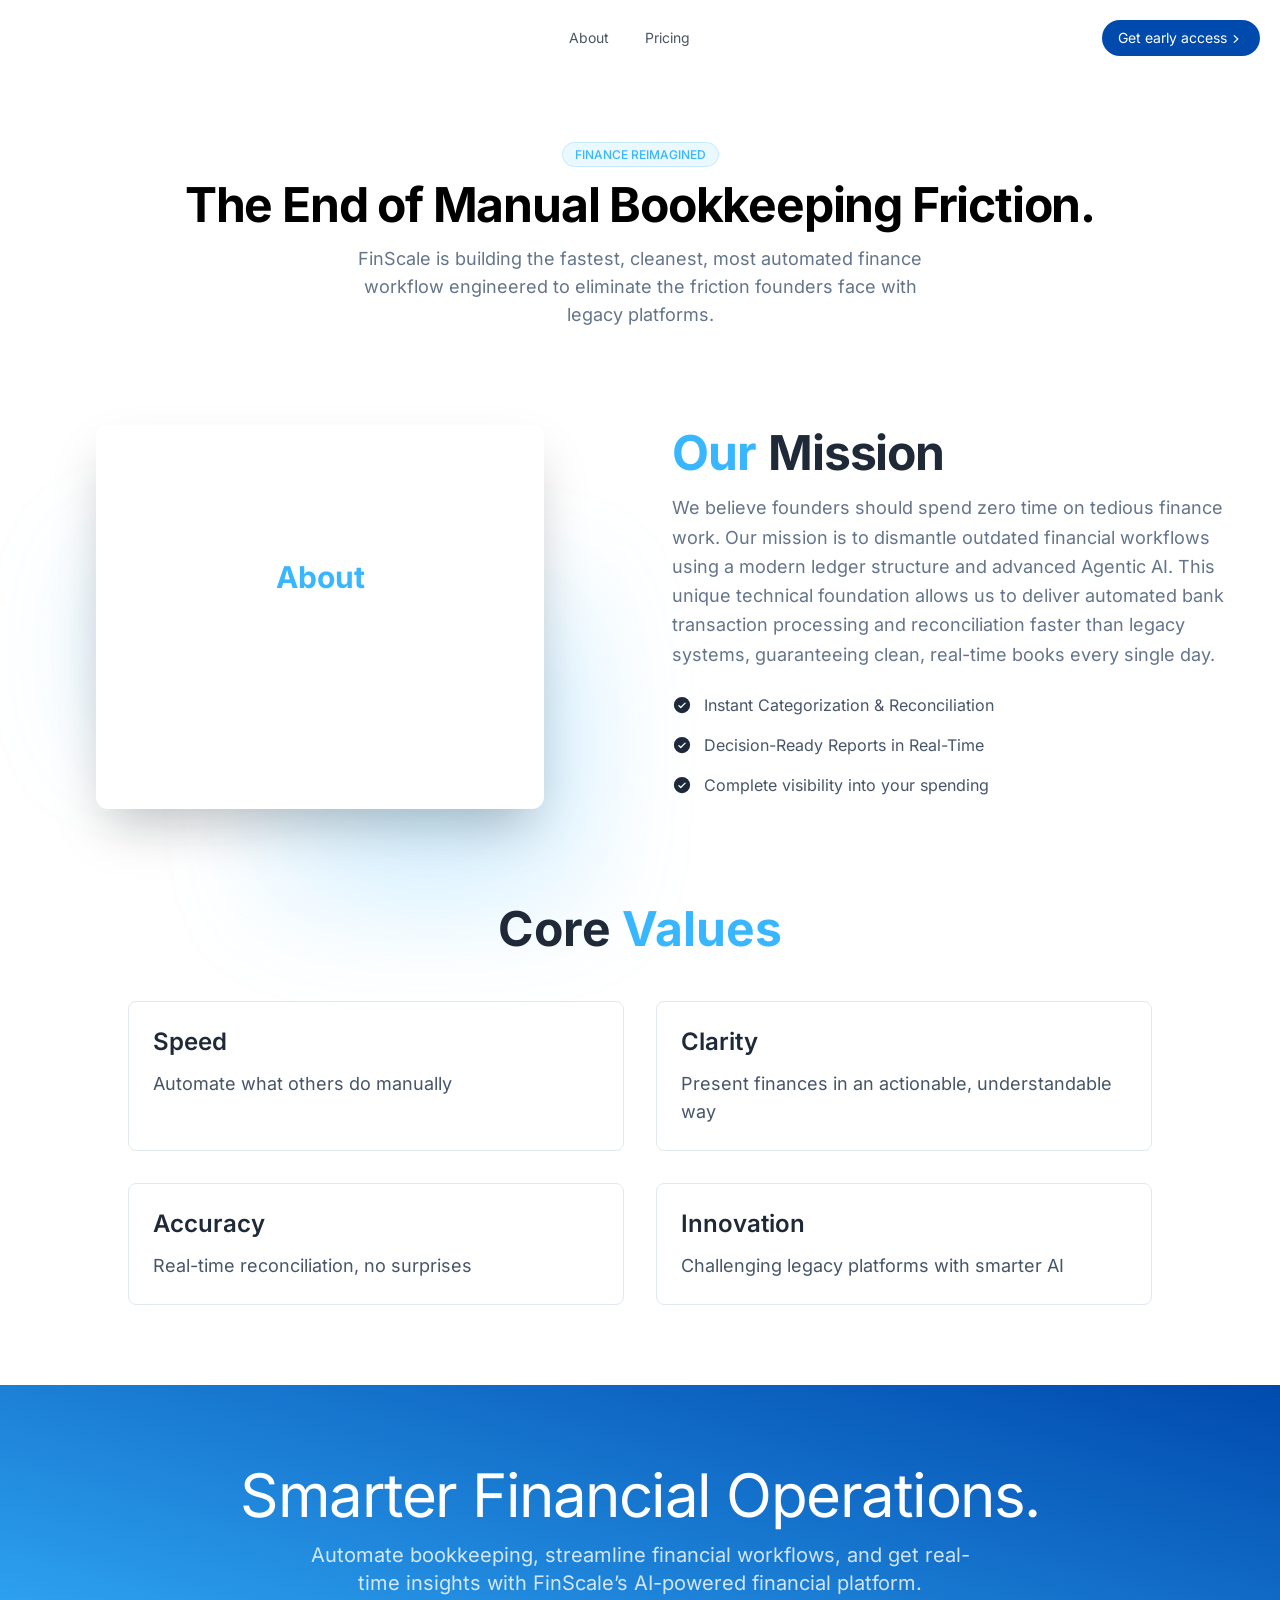
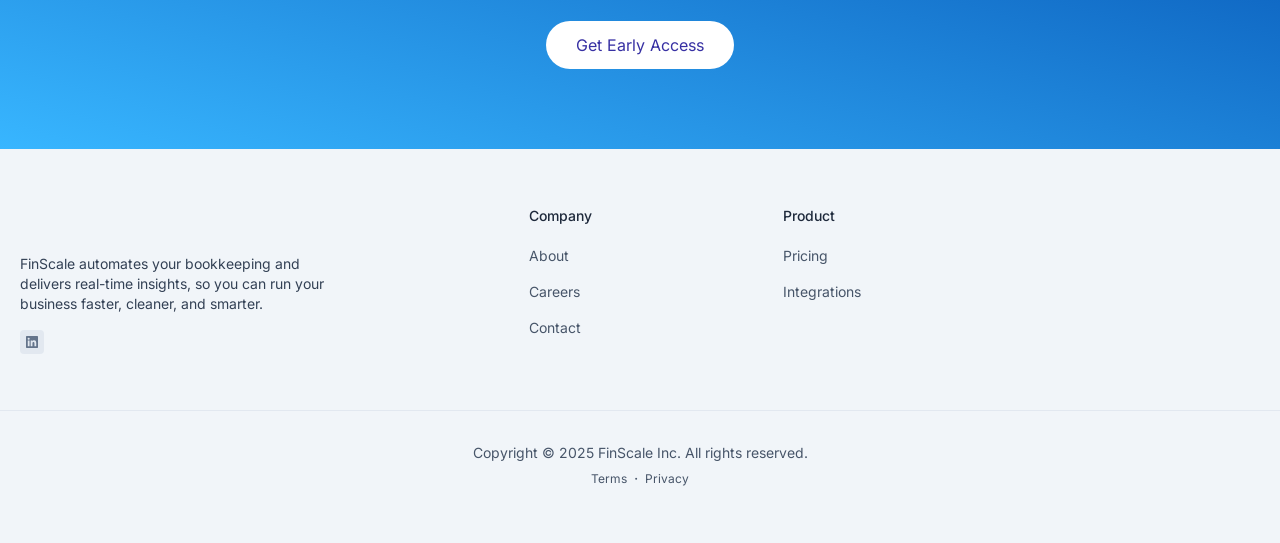
==== about/index.html @ 70cf9efe "deploy: finscale-ai/fs-landing-v2@641af76a51582f3c40b8018b71ad92f785cfe705" ====
<!DOCTYPE html><html lang="en"> <head><meta charset="UTF-8"><meta name="viewport" content="width=device-width"><link rel="icon" type="image/svg+xml" href="/favicon.ico"><meta name="generator" content="Astro v5.16.4"><title>About | FinScale</title><link rel="canonical" href="https://finscale.ai/about/"><meta name="description" content="FinScale - Smarter Books. Faster Descisions"><meta name="robots" content="index, follow"><meta property="og:title" content="FinScale - Smarter Books. Faster Descisions"><meta property="og:type" content="website"><meta property="og:image" content="https://finscale.ai/opengraph.jpg"><meta property="og:url" content="https://finscale.ai/about/"><meta property="og:image:url" content="https://finscale.ai/opengraph.jpg"><meta property="og:image:alt" content="Astroship Homepage Screenshot"><meta name="twitter:card" content="summary_large_image"><meta name="twitter:site" content="@web3templates"><meta name="twitter:creator" content="@surjithctly"><!-- Enable this if you want to use Astro ViewTransitions  --><meta name="astro-view-transitions-enabled" content="true"><meta name="astro-view-transitions-fallback" content="animate"><script type="module" src="/_astro/ClientRouter.astro_astro_type_script_index_0_lang.QW52Ox2j.js"></script><link rel="stylesheet" href="/_astro/about.HWCYnTnX.css">
<style>.astro-route-announcer{position:absolute;left:0;top:0;clip:rect(0 0 0 0);clip-path:inset(50%);overflow:hidden;white-space:nowrap;width:1px;height:1px}.astronav-sticky-header[data-astro-cid-itfz4qi6]{transition:all .3s ease;-webkit-transition:all .3s ease;will-change:transform}@keyframes astroFadeInOut{0%{opacity:1}to{opacity:0}}@keyframes astroFadeIn{0%{opacity:0;mix-blend-mode:plus-lighter}to{opacity:1;mix-blend-mode:plus-lighter}}@keyframes astroFadeOut{0%{opacity:1;mix-blend-mode:plus-lighter}to{opacity:0;mix-blend-mode:plus-lighter}}@keyframes astroSlideFromRight{0%{transform:translate(100%)}}@keyframes astroSlideFromLeft{0%{transform:translate(-100%)}}@keyframes astroSlideToRight{to{transform:translate(100%)}}@keyframes astroSlideToLeft{to{transform:translate(-100%)}}@media (prefers-reduced-motion){::view-transition-group(*),::view-transition-old(*),::view-transition-new(*){animation:none!important}[data-astro-transition-scope]{animation:none!important}}@font-face{font-family:Inter Variable;font-style:normal;font-display:swap;font-weight:100 900;src:url(/_astro/inter-cyrillic-ext-wght-normal.BOeWTOD4.woff2) format("woff2-variations");unicode-range:U+0460-052F,U+1C80-1C8A,U+20B4,U+2DE0-2DFF,U+A640-A69F,U+FE2E-FE2F}@font-face{font-family:Inter Variable;font-style:normal;font-display:swap;font-weight:100 900;src:url(/_astro/inter-cyrillic-wght-normal.DqGufNeO.woff2) format("woff2-variations");unicode-range:U+0301,U+0400-045F,U+0490-0491,U+04B0-04B1,U+2116}@font-face{font-family:Inter Variable;font-style:normal;font-display:swap;font-weight:100 900;src:url(/_astro/inter-greek-ext-wght-normal.DlzME5K_.woff2) format("woff2-variations");unicode-range:U+1F00-1FFF}@font-face{font-family:Inter Variable;font-style:normal;font-display:swap;font-weight:100 900;src:url(/_astro/inter-greek-wght-normal.CkhJZR-_.woff2) format("woff2-variations");unicode-range:U+0370-0377,U+037A-037F,U+0384-038A,U+038C,U+038E-03A1,U+03A3-03FF}@font-face{font-family:Inter Variable;font-style:normal;font-display:swap;font-weight:100 900;src:url(/_astro/inter-vietnamese-wght-normal.CBcvBZtf.woff2) format("woff2-variations");unicode-range:U+0102-0103,U+0110-0111,U+0128-0129,U+0168-0169,U+01A0-01A1,U+01AF-01B0,U+0300-0301,U+0303-0304,U+0308-0309,U+0323,U+0329,U+1EA0-1EF9,U+20AB}@font-face{font-family:Inter Variable;font-style:normal;font-display:swap;font-weight:100 900;src:url(/_astro/inter-latin-ext-wght-normal.DO1Apj_S.woff2) format("woff2-variations");unicode-range:U+0100-02BA,U+02BD-02C5,U+02C7-02CC,U+02CE-02D7,U+02DD-02FF,U+0304,U+0308,U+0329,U+1D00-1DBF,U+1E00-1E9F,U+1EF2-1EFF,U+2020,U+20A0-20AB,U+20AD-20C0,U+2113,U+2C60-2C7F,U+A720-A7FF}@font-face{font-family:Inter Variable;font-style:normal;font-display:swap;font-weight:100 900;src:url(/_astro/inter-latin-wght-normal.Dx4kXJAl.woff2) format("woff2-variations");unicode-range:U+0000-00FF,U+0131,U+0152-0153,U+02BB-02BC,U+02C6,U+02DA,U+02DC,U+0304,U+0308,U+0329,U+2000-206F,U+20AC,U+2122,U+2191,U+2193,U+2212,U+2215,U+FEFF,U+FFFD}img{content-visibility:auto}details>summary.list-none::-webkit-details-marker,details>summary.list-none::marker{display:none}
</style><style>[data-astro-transition-scope="astro-o7bz76pi-1"] { view-transition-name: astro-o7bz76pi-1; }@layer astro { ::view-transition-old(astro-o7bz76pi-1) { animation: none; opacity: 0; mix-blend-mode: normal; }::view-transition-new(astro-o7bz76pi-1) { animation: none; mix-blend-mode: normal; }::view-transition-group(astro-o7bz76pi-1) { animation: none } }[data-astro-transition-fallback="old"] [data-astro-transition-scope="astro-o7bz76pi-1"],
			[data-astro-transition-fallback="old"][data-astro-transition-scope="astro-o7bz76pi-1"] { animation: none; mix-blend-mode: normal; }[data-astro-transition-fallback="new"] [data-astro-transition-scope="astro-o7bz76pi-1"],
			[data-astro-transition-fallback="new"][data-astro-transition-scope="astro-o7bz76pi-1"] { animation: none; mix-blend-mode: normal; }</style></head> <body> <header class="astronav-sticky-header sticky top-0 border-b z-20 transition-all py-5 border-transparent" data-astro-cid-itfz4qi6>  <div class="max-w-screen-xl mx-auto px-5">  <div class="flex flex-col lg:flex-row justify-between items-center relative z-10" data-astro-transition-scope="astro-o7bz76pi-1"> <!-- <Astronav>
          <div class="flex w-full lg:w-auto items-center justify-between">
            <a
              href="/"
              class="text-lg flex items-center transition focus-visible:ring-2 focus-visible:ring-offset-2 focus-visible:ring-indigo-500 focus-visible:outline-none focus-visible:shadow-outline-indigo rounded-full px-2 -ml-2"
              ><span class="font-bold text-indigo-600">Fin</span><span
                class="text-slate-600">Scale</span
              >
              <span
                class="uppercase mt-0.5 leading-none text-[10px] ml-1 font-bold bg-gray-200 text-slate-700 px-2 py-1 rounded-md"
                >AI</span
              >
            </a>
            <div class="block lg:hidden">
              <MenuIcon class="w-4 h-4 text-gray-800" />
            </div>
          </div> -->  <div class="flex w-full lg:w-auto items-center justify-between"> <a href="/" class="flex items-center transition focus-visible:ring-2 focus-visible:ring-offset-2 focus-visible:ring-indigo-500 focus-visible:outline-none focus-visible:shadow-outline-indigo rounded-full px-2 -ml-2"> <picture> <source srcset="/_astro/fs-logo-new_960.BbjI-kse_Z1Q2pUW.avif 120w, /_astro/fs-logo-new_960.BbjI-kse_qluVp.avif 160w" type="image/avif" sizes="120px"><source srcset="/_astro/fs-logo-new_960.BbjI-kse_Z1tg0yg.webp 120w, /_astro/fs-logo-new_960.BbjI-kse_N7Uj6.webp 160w" type="image/webp" sizes="120px">  <img src="/_astro/fs-logo-new_960.BbjI-kse_ZiFWk5.png" srcset="/_astro/fs-logo-new_960.BbjI-kse_Z1ODM0L.png 120w, /_astro/fs-logo-new_960.BbjI-kse_rJ8QA.png 160w" alt="FinScale Logo" sizes="120px" loading="lazy" decoding="async" fetchpriority="auto" width="960" height="237" class="h-8 w-auto"> </picture> </a> <div class="block lg:hidden"> <button id="astronav-menu" aria-label="Toggle Menu">  <svg fill="currentColor" class="w-4 h-4 text-gray-800" width="24" height="24" viewBox="0 0 24 24" xmlns="http://www.w3.org/2000/svg"> <title>Toggle Menu</title> <path class="astronav-close-icon astronav-toggle hidden" fill-rule="evenodd" clip-rule="evenodd" d="M18.278 16.864a1 1 0 01-1.414 1.414l-4.829-4.828-4.828 4.828a1 1 0 01-1.414-1.414l4.828-4.829-4.828-4.828a1 1 0 011.414-1.414l4.829 4.828 4.828-4.828a1 1 0 111.414 1.414l-4.828 4.829 4.828 4.828z"></path> <path class="astronav-open-icon astronav-toggle" fill-rule="evenodd" d="M4 5h16a1 1 0 010 2H4a1 1 0 110-2zm0 6h16a1 1 0 010 2H4a1 1 0 010-2zm0 6h16a1 1 0 010 2H4a1 1 0 010-2z"></path> </svg>  </button> </div> </div> <nav class="astronav-items astronav-toggle hidden w-full lg:w-auto mt-2 lg:flex lg:mt-0">  <ul class="flex flex-col lg:flex-row lg:gap-3"> <li> <a href="/about" class="flex lg:px-3 py-2 text-sm text-gray-600 hover:text-indigo-600 focus-visible:ring-2 focus-visible:ring-offset-2 transition focus-visible:ring-indigo-500 focus-visible:outline-none focus-visible:shadow-outline-indigo rounded-full"> About </a> </li><li> <a href="/pricing" class="flex lg:px-3 py-2 text-sm text-gray-600 hover:text-indigo-600 focus-visible:ring-2 focus-visible:ring-offset-2 transition focus-visible:ring-indigo-500 focus-visible:outline-none focus-visible:shadow-outline-indigo rounded-full"> Pricing </a> </li> </ul> <div class="lg:hidden flex items-center mt-3 gap-4"> <!-- <Link href="#" style="muted" block size="md">Log in</Link> --> <a href="/demo" class="rounded-full text-center transition focus-visible:ring-2 focus-visible:ring-offset-2 focus-visible:ring-indigo-500 focus-visible:outline-none focus-visible:shadow-outline-indigo w-full px-5 py-2 bg-[#004aad] text-white hover:bg-[#38b6ff]">Get early access </a> </div>  </nav>  <script>(function(){const closeOnClick = false;

["DOMContentLoaded", "astro:after-swap"].forEach((event) => {
  document.addEventListener(event, addListeners);
});

// Function to clone and replace elements
function cloneAndReplace(element) {
  const clone = element.cloneNode(true);
  element.parentNode.replaceChild(clone, element);
}

function addListeners() {
  // Clean up existing listeners
  const oldMenuButton = document.getElementById("astronav-menu");
  if (oldMenuButton) {
    cloneAndReplace(oldMenuButton);
  }

  const oldDropdownMenus = document.querySelectorAll(".astronav-dropdown");
  oldDropdownMenus.forEach((menu) => {
    cloneAndReplace(menu);
  });

  // Mobile nav toggle
  const menuButton = document.getElementById("astronav-menu");
  menuButton && menuButton.addEventListener("click", toggleMobileNav);

  // Dropdown menus
  const dropdownMenus = document.querySelectorAll(".astronav-dropdown");
  dropdownMenus.forEach((menu) => {
    const button = menu.querySelector("button");
    button &&
      button.addEventListener("click", (event) =>
        toggleDropdownMenu(event, menu, dropdownMenus)
      );

    // Handle Submenu Dropdowns
    const dropDownSubmenus = menu.querySelectorAll(
      ".astronav-dropdown-submenu"
    );

    dropDownSubmenus.forEach((submenu) => {
      const submenuButton = submenu.querySelector("button");
      submenuButton &&
        submenuButton.addEventListener("click", (event) => {
          event.stopImmediatePropagation();
          toggleSubmenuDropdown(event, submenu);
        });
    });
  });

  // Clicking away from dropdown will remove the dropdown class
  document.addEventListener("click", closeAllDropdowns);

  if (closeOnClick) {
    handleCloseOnClick();
  }
}

function toggleMobileNav() {
  [...document.querySelectorAll(".astronav-toggle")].forEach((el) => {
    el.classList.toggle("hidden");
  });
}

function toggleDropdownMenu(event, menu, dropdownMenus) {
  toggleMenu(menu);

  // Close one dropdown when selecting another
  Array.from(dropdownMenus)
    .filter((el) => el !== menu && !menu.contains(el))
    .forEach(closeMenu);

  event.stopPropagation();
}

function toggleSubmenuDropdown(event, submenu) {
  event.stopPropagation();
  toggleMenu(submenu);

  // Close sibling submenus at the same nesting level
  const siblingSubmenus = submenu
    .closest(".astronav-dropdown")
    .querySelectorAll(".astronav-dropdown-submenu");
  Array.from(siblingSubmenus)
    .filter((el) => el !== submenu && !submenu.contains(el))
    .forEach(closeMenu);
}

function closeAllDropdowns(event) {
  const dropdownMenus = document.querySelectorAll(".dropdown-toggle");
  const dropdownParent = document.querySelectorAll(
    ".astronav-dropdown, .astronav-dropdown-submenu"
  );
  const isButtonInsideDropdown = [
    ...document.querySelectorAll(
      `.astronav-dropdown button, .astronav-dropdown label, .astronav-dropdown input,
	  .astronav-dropdown-submenu button, .astronav-dropdown-submenu label, .astronav-dropdown-submenu input,
	  #astronav-menu`
    ),
  ].some((button) => button.contains(event.target));
  if (!isButtonInsideDropdown) {
    dropdownMenus.forEach((d) => {
      // console.log("I ran", d);
      // if (!d.contains(event.target)) {
      d.classList.remove("open");
      d.removeAttribute("open");
      d.classList.add("hidden");
      // }
    });
    dropdownParent.forEach((d) => {
      d.classList.remove("open");
      d.removeAttribute("open");
      d.setAttribute("aria-expanded", "false");
    });
  }
}

function toggleMenu(menu) {
  menu.classList.toggle("open");
  const expanded = menu.getAttribute("aria-expanded") === "true";
  menu.setAttribute("aria-expanded", expanded ? "false" : "true");
  menu.hasAttribute("open")
    ? menu.removeAttribute("open")
    : menu.setAttribute("open", "");

  const dropdownToggle = menu.querySelector(".dropdown-toggle");
  const dropdownExpanded = dropdownToggle.getAttribute("aria-expanded");
  dropdownToggle.classList.toggle("hidden");
  dropdownToggle.setAttribute(
    "aria-expanded",
    dropdownExpanded === "true" ? "false" : "true"
  );
}

function closeMenu(menu) {
  // console.log("closing", menu);
  menu.classList.remove("open");
  menu.removeAttribute("open");
  menu.setAttribute("aria-expanded", "false");
  const dropdownToggles = menu.querySelectorAll(".dropdown-toggle");
  dropdownToggles.forEach((toggle) => {
    toggle.classList.add("hidden");
    toggle.setAttribute("aria-expanded", "false");
  });
}

function handleCloseOnClick() {
  const navMenuItems = document.querySelector(".astronav-items");
  const navToggle = document.getElementById("astronav-menu");
  const navLink = navMenuItems && navMenuItems.querySelectorAll("a");

  const MenuIcons = navToggle.querySelectorAll(".astronav-toggle");

  navLink &&
    navLink.forEach((item) => {
      item.addEventListener("click", () => {
        navMenuItems?.classList.add("hidden");
        MenuIcons.forEach((el) => {
          el.classList.toggle("hidden");
        });
      });
    });
}
})();</script> <div> <div class="hidden lg:flex items-center gap-4"> <!-- <a
              href="#"
              class="text-sm px-2 py-1 transition focus-visible:ring-2 focus-visible:ring-offset-2 focus-visible:ring-indigo-500 focus-visible:outline-none focus-visible:shadow-outline-indigo rounded-full"
              >Log in</a
            > --> <a href="/demo" class="rounded-full text-center transition focus-visible:ring-2 focus-visible:ring-offset-2 focus-visible:ring-indigo-500 focus-visible:outline-none focus-visible:shadow-outline-indigo px-4 py-2 text-sm bg-[#004aad] text-white hover:bg-[#38b6ff] inline-flex items-center group gap-px"> <span>Get early access</span> <svg xmlns="http://www.w3.org/2000/svg" viewBox="0 0 20 20" fill="currentColor" class="w-4 h-4 mt-px group-hover:translate-x-1 transition-transform"> <path fill-rule="evenodd" d="M7.21 14.77a.75.75 0 01.02-1.06L11.168 10 7.23 6.29a.75.75 0 111.04-1.08l4.5 4.25a.75.75 0 010 1.08l-4.5 4.25a.75.75 0 01-1.06-.02z" clip-rule="evenodd"></path> </svg>  </a> </div> </div> </div>  </div>  </header> <script data-astro-rerun>(function(){const scrollY = 130;
const defaultClass = "py-5 border-transparent";
const activeClass = "py-2 bg-white/80 border-gray-200 backdrop-blur-lg";

  // @ts-nocheck
  let lastKnownScrollPosition = 0;
  let ticking = false;

  const header = document.querySelector(".astronav-sticky-header");

  // Define two different scroll positions
  const addScrollY = Math.max(scrollY, 50); // Scroll position to add active class
  const removeScrollY = Math.max(scrollY - 50, 10); // Scroll position to remove active class

  function updateAnimation(scrollPos) {
    if (scrollPos > addScrollY) {
      header.classList.remove(...defaultClass.split(" "));
      header.classList.add("is-active", ...activeClass.split(" "));
      header.setAttribute("active", "");
    } else if (scrollPos < removeScrollY) {
      header.classList.remove("is-active", ...activeClass.split(" "));
      header.classList.add(...defaultClass.split(" "));
      header.removeAttribute("active");
    }
  }

  window.addEventListener("scroll", function () {
    lastKnownScrollPosition = window.scrollY;
    if (!ticking) {
      window.requestAnimationFrame(function () {
        updateAnimation(lastKnownScrollPosition);
        ticking = false;
      });

      ticking = true;
    }
  });
})();</script>  <!--
<script>
  // @ts-nocheck
  let lastKnownScrollPosition = 0;
  let ticking = false;
  const header = document.querySelector(".astronav-sticky-header");
  const animDiv = header.querySelector(".padding-anim");
  const defaultClass = "py-[20px] border-transparent";
  const activeClass = "py-[8px] bg-white border-gray-200";

  // Define two different scroll positions
  const addScrollY = 100;   // Scroll position to add active class
  const removeScrollY = 50; // Scroll position to remove active class

  function updateAnimation(scrollPos) {
    if (scrollPos > addScrollY) {
      animDiv.classList.remove(...defaultClass.split(" "));
      animDiv.classList.add("is-active", ...activeClass.split(" "));
      animDiv.setAttribute("active", "");
    } else if (scrollPos < removeScrollY) {
      animDiv.classList.remove("is-active", ...activeClass.split(" "));
      animDiv.classList.add(...defaultClass.split(" "));
      animDiv.removeAttribute("active");
    }
  }

  window.addEventListener("scroll", function () {
    lastKnownScrollPosition = window.scrollY;

    if (!ticking) {
      window.requestAnimationFrame(function () {
        updateAnimation(lastKnownScrollPosition);
        ticking = false;
      });

      ticking = true;
    }
  });
</script> -->  <div class="max-w-screen-xl mx-auto px-5">  <div class="mt-16 text-center"> <div class="mb-4"> <span class="bg-[#38b6ff]/10 border-[#38b6ff]/20 border text-[#38b6ff] rounded-full text-xs font-medium px-3 py-1 ">  FINANCE REIMAGINED  </span> </div> <h1 class="text-4xl lg:text-5xl font-bold lg:tracking-tight"> The End of Manual Bookkeeping Friction. </h1> <p class="text-lg mt-4 text-slate-500 mx-auto max-w-xl"> 
FinScale is building the fastest, cleanest, most automated finance
        workflow engineered to eliminate the friction founders face with legacy platforms.
 </p> </div> <div class="grid sm:grid-cols-2 gap-10 mx-auto mt-24"> <div class="relative"> <div class="absolute w-96 h-96 blur-2xl -z-10 bg-gradient-radial from-fslight/30 right-0 top-1/3"></div> <div class="absolute w-64 h-64 blur-2xl -z-10 bg-gradient-radial from-fslight/20 left-10 top-1/4"></div> <div class="rounded-xl w-full max-w-md mx-auto shadow-2xl bg-white h-96 flex flex-col items-center justify-center gap-4 p-8"> <span class="text-3xl font-bold text-fslight">About</span> <picture> <source srcset="/_astro/fs-logo-new_960.BbjI-kse_ZxXYIj.avif 200w, /_astro/fs-logo-new_960.BbjI-kse_1IoV93.avif 240w" type="image/avif" sizes="200px"><source srcset="/_astro/fs-logo-new_960.BbjI-kse_ZbczlC.webp 200w, /_astro/fs-logo-new_960.BbjI-kse_26blvJ.webp 240w" type="image/webp" sizes="200px">  <img src="/_astro/fs-logo-new_960.BbjI-kse_ZiFWk5.png" srcset="/_astro/fs-logo-new_960.BbjI-kse_ZwAlN8.png 200w, /_astro/fs-logo-new_960.BbjI-kse_1JMz4e.png 240w" alt="FinScale Logo" sizes="200px" loading="lazy" decoding="async" fetchpriority="auto" width="960" height="237" class="h-16 w-auto"> </picture> </div> </div> <div class="place-self-center"> <h2 class="text-5xl text-gray-800 tracking-tight -mt-2"> <span class="text-fslight font-bold ">Our</span>   <strong>Mission</strong> </h2> <p class="text-lg max-w-xl mt-4 leading-relaxed text-slate-500">
We believe founders should spend zero time on tedious finance work. Our mission is to dismantle outdated financial workflows using a modern ledger structure and advanced Agentic AI. This unique technical foundation allows us to deliver automated bank transaction processing and reconciliation faster than legacy systems, guaranteeing clean, real-time books every single day.
</p> <ul class="grid mt-6 text-left gap-y-4"> <li class="flex items-center gap-3 text-slate-800"> <svg width="1em" height="1em" class="w-5 h-5" data-icon="ph:check-circle-fill">   <symbol id="ai:ph:check-circle-fill" viewBox="0 0 256 256"><path fill="currentColor" d="M128 24a104 104 0 1 0 104 104A104.11 104.11 0 0 0 128 24m45.66 85.66l-56 56a8 8 0 0 1-11.32 0l-24-24a8 8 0 0 1 11.32-11.32L112 148.69l50.34-50.35a8 8 0 0 1 11.32 11.32"/></symbol><use href="#ai:ph:check-circle-fill"></use>  </svg> <span class="text-slate-600">Instant Categorization & Reconciliation</span> </li> <li class="flex items-center gap-3 text-slate-800"> <svg width="1em" height="1em" viewBox="0 0 256 256" class="w-5 h-5" data-icon="ph:check-circle-fill">   <use href="#ai:ph:check-circle-fill"></use>  </svg> <span class="text-slate-600">Decision-Ready Reports in Real-Time</span> </li> <li class="flex items-center gap-3 text-slate-800"> <svg width="1em" height="1em" viewBox="0 0 256 256" class="w-5 h-5" data-icon="ph:check-circle-fill">   <use href="#ai:ph:check-circle-fill"></use>  </svg> <span class="text-slate-600">Complete visibility into your spending</span> </li> </ul> </div> </div>  <div class="mt-24 max-w-5xl mx-auto"> <h2 class="text-4xl lg:text-5xl font-bold text-center text-gray-800">
Core <span class="text-fslight">Values</span> </h2> <div class="grid md:grid-cols-2 gap-8 mt-12"> <div class="p-6 rounded-lg border border-slate-200 hover:border-fslight transition-colors"> <h3 class="text-2xl font-semibold text-gray-800 mb-3">Speed</h3> <p class="text-lg text-slate-600">Automate what others do manually</p> </div> <div class="p-6 rounded-lg border border-slate-200 hover:border-fslight transition-colors"> <h3 class="text-2xl font-semibold text-gray-800 mb-3">Clarity</h3> <p class="text-lg text-slate-600">Present finances in an actionable, understandable way</p> </div> <div class="p-6 rounded-lg border border-slate-200 hover:border-fslight transition-colors"> <h3 class="text-2xl font-semibold text-gray-800 mb-3">Accuracy</h3> <p class="text-lg text-slate-600">Real-time reconciliation, no surprises</p> </div> <div class="p-6 rounded-lg border border-slate-200 hover:border-fslight transition-colors"> <h3 class="text-2xl font-semibold text-gray-800 mb-3">Innovation</h3> <p class="text-lg text-slate-600">Challenging legacy platforms with smarter AI</p> </div> </div> </div>   </div> <!-- <div
  class="bg-gradient-to-bl from-indigo-900 to-indigo-700 p-8 md:px-20 md:py-20 mt-20 flex flex-col items-center text-center">
  <h2 class="text-white text-4xl md:text-6xl tracking-tight">
    Build faster websites.
  </h2>
  <p class="text-white/70 mt-4 text-lg md:text-xl">
    Pull content from anywhere and serve it fast with Astro's next-gen island
    architecture.
  </p>
  <div class="flex mt-5">
    <Link href="/demo" style="inverted">Sign up for a 14-day Trial</Link>
  </div>
</div> --><div class="bg-gradient-to-bl from-fsdark to-fslight p-8 md:px-20 md:py-20 mt-20 flex flex-col items-center text-center"> <h2 class="text-white text-4xl md:text-6xl tracking-tight">
Smarter Financial Operations.
</h2> <p class="text-white/80 mt-4 text-lg md:text-xl max-w-2xl">
Automate bookkeeping, streamline financial workflows, and get real-time
    insights with FinScale’s AI-powered financial platform.
</p> <div class="flex mt-6"> <a href="/demo" class="rounded-full text-center transition focus-visible:ring-2 focus-visible:ring-offset-2 focus-visible:ring-indigo-500 focus-visible:outline-none focus-visible:shadow-outline-indigo px-7 py-2.5 bg-white text-indigo-800 border-2 border-transparent">Get Early Access </a> </div> </div>  <footer class="py-14 bg-slate-100 border-t border-slate-100"> <div class="max-w-screen-xl mx-auto px-5">  <div class="grid sm:grid-cols-2 md:grid-cols-3 lg:grid-cols-5 gap-8"> <div class="sm:col-span-2 md:col-span-3 lg:col-span-2"> <a href="/" class="flex items-center"> <picture> <source srcset="/_astro/fs-logo-new_960.BbjI-kse_Z1Q2pUW.avif 120w, /_astro/fs-logo-new_960.BbjI-kse_qluVp.avif 160w" type="image/avif" sizes="120px"><source srcset="/_astro/fs-logo-new_960.BbjI-kse_Z1tg0yg.webp 120w, /_astro/fs-logo-new_960.BbjI-kse_N7Uj6.webp 160w" type="image/webp" sizes="120px">  <img src="/_astro/fs-logo-new_960.BbjI-kse_ZiFWk5.png" srcset="/_astro/fs-logo-new_960.BbjI-kse_Z1ODM0L.png 120w, /_astro/fs-logo-new_960.BbjI-kse_rJ8QA.png 160w" alt="FinScale Logo" sizes="120px" loading="lazy" decoding="async" fetchpriority="auto" width="960" height="237" class="h-8 w-auto"> </picture> </a> <p class="mt-4 text-sm text-slate-700 max-w-xs">
FinScale automates your bookkeeping and delivers real-time insights, so you can run your business faster, cleaner, and smarter.
</p> <div class="flex gap-3 mt-4 items-center"> <!-- <a
            href="https://twitter.com"
            target="_blank"
            rel="noopener noreferrer"
            class="bg-slate-200 hover:bg-slate-300 rounded w-6 h-6 inline-flex items-center justify-center text-slate-500">
            <svg class="w-3 h-3" viewBox="0 0 300 300" fill="currentColor">
              <path d="M178.57 127.15 290.27 0h-26.46l-97.03 110.38L89.34 0H0l117.13 166.93L0 300.25h26.46l102.4-116.59 81.8 116.59h89.34M36.01 19.54H76.66l187.13 262.13h-40.66"/>
            </svg>
            <span class="sr-only">X (formerly Twitter)</span></a
          > --> <!-- <a
            href="https://facebook.com/"
            target="_blank"
            rel="noopener noreferrer"
            class="bg-slate-200 hover:bg-slate-300 rounded w-6 h-6 inline-flex items-center justify-center text-slate-500">
            <Icon name="bx:bxl-facebook-circle" class="w-4 h-4" /><span
              class="sr-only">Facebook</span
            ></a
          > --> <a href="https://ca.linkedin.com/company/finscale-ai" target="_blank" rel="noopener noreferrer" class="bg-slate-200 hover:bg-slate-300 rounded w-6 h-6 inline-flex items-center justify-center text-slate-500"> <svg width="1em" height="1em" class="w-4 h-4" data-icon="bx:bxl-linkedin-square">   <symbol id="ai:bx:bxl-linkedin-square" viewBox="0 0 24 24"><path d="M20 3H4a1 1 0 0 0-1 1v16a1 1 0 0 0 1 1h16a1 1 0 0 0 1-1V4a1 1 0 0 0-1-1zM8.339 18.337H5.667v-8.59h2.672v8.59zM7.003 8.574a1.548 1.548 0 1 1 0-3.096a1.548 1.548 0 0 1 0 3.096zm11.335 9.763h-2.669V14.16c0-.996-.018-2.277-1.388-2.277c-1.39 0-1.601 1.086-1.601 2.207v4.248h-2.667v-8.59h2.56v1.174h.037c.355-.675 1.227-1.387 2.524-1.387c2.704 0 3.203 1.778 3.203 4.092v4.71z" fill="currentColor"/></symbol><use href="#ai:bx:bxl-linkedin-square"></use>  </svg><span class="sr-only">Linkedin</span></a> </div> </div> <div> <h3 class="font-medium text-sm text-slate-800">Company</h3> <div class="flex flex-col mt-3"> <a href="/about" class="py-2 text-sm text-slate-600 hover:text-indigo-600"> About </a><a href="/careers" class="py-2 text-sm text-slate-600 hover:text-indigo-600"> Careers </a><a href="/contact" class="py-2 text-sm text-slate-600 hover:text-indigo-600"> Contact </a> </div> </div> <div> <h3 class="font-medium text-sm text-slate-800">Product</h3> <div class="flex flex-col mt-3"> <a href="/pricing" class="py-2 text-sm text-slate-600 hover:text-indigo-600"> Pricing </a><a href="/#integrations" class="py-2 text-sm text-slate-600 hover:text-indigo-600"> Integrations </a> </div> </div> <!-- <div>
        <h3 class="font-medium text-sm text-slate-800">Resources</h3>
        <div class="flex flex-col mt-3">
          {
            footermenu.resources.map((item) => (
              <a
                href={item.path || "#"}
                class="py-2 text-sm text-slate-600 hover:text-indigo-600">
                {item.title}
              </a>
            ))
          }
        </div>
      </div> --> </div>  </div> <div class="mt-14 pt-8 px-5 border-t border-slate-200"> <div class="max-w-screen-xl mx-auto px-5">  <p class="text-center text-sm text-slate-600 [text-wrap:balance]">
Copyright © 2025 FinScale Inc. All rights reserved.
</p> <p class="text-center text-xs text-slate-600 mt-2"> <a href="/terms" class="hover:text-indigo-500"> Terms</a> ・ <a href="/privacy" class="hover:text-indigo-500">
Privacy</a> </p>  </div> </div> </footer> </body></html> <!-- ---
import { getCollection } from "astro:content";
import { Picture } from "astro:assets";
import Layout from "@layouts/Layout.astro";
import Container from "@components/container.astro";
import Sectionhead from "@components/sectionhead.astro";
import Link from "@components/ui/link.astro";
import EmployeeImg from "../assets/hero-new.png";
import Logos from "@components/logos.astro";
import { Icon } from "astro-icon/components";
import Cta from "@components/cta.astro";

const publishedTeamMembers = await getCollection("team", ({ data }) => {
  return !data.draft && data.publishDate < new Date();
});
---
<Layout title="About" footerMargin={false}>
  <Container>
    <Sectionhead>
      <Fragment slot="badge">ABOUT US</Fragment>
      <Fragment slot="title">Building Smarter Financial Operations</Fragment>
      <Fragment slot="desc">
        FinScale is on a mission to make financial operations smarter, faster, and easier
        for businesses. Our AI-driven platform helps companies automate bookkeeping, gain
        actionable insights, and make informed decisions with confidence.
      </Fragment>
    </Sectionhead>
    <div class="mt-16 border-y py-6 border-slate-100">
      <Logos />
    </div>
    <div class="grid sm:grid-cols-2 gap-10 mx-auto mt-24">
      <div class="relative">
        <div
          class="absolute hidden md:block w-96 h-96 bg-purple-100 rounded-full right-0 top-1/3 -z-10">
        </div>
        <div
          class="absolute hidden md:block w-44 h-44 bg-purple-100 rounded-full left-10 top-1/4 -z-10">
        </div>
        <Picture
          formats={["avif", "webp"]}
          src={EmployeeImg}
          alt="FinScale Team"
          class="rounded-xl w-full max-w-md mx-auto shadow-2xl"
          loading="lazy"
        />
      </div>
      <div class="place-self-center">
        <h2 class="text-5xl text-gray-800 tracking-tight -mt-2">
          <span class="text-fslight font-bold ">Our</span>
          {" "}
          <strong>Mission</strong>
        </h2>
        <p class="text-lg max-w-xl mt-4 leading-relaxed text-slate-500">
          At FinScale, we’re creating the next-generation platform for financial operations. 
          By combining AI automation, smart insights, and seamless collaboration, we help 
          businesses save time, reduce errors, and make better financial decisions.
        </p>
        <ul class="grid mt-6 text-left gap-y-4">
          <li class="flex items-center gap-3 text-slate-800">
            <Icon name="ph:check-circle-fill" class="w-5 h-5" />
            <span class="text-slate-600">AI-Powered Bookkeeping</span>
          </li>
          <li class="flex items-center gap-3 text-slate-800">
            <Icon name="ph:check-circle-fill" class="w-5 h-5" />
            <span class="text-slate-600">Real-Time Financial Insights</span>
          </li>
          <li class="flex items-center gap-3 text-slate-800">
            <Icon name="ph:check-circle-fill" class="w-5 h-5" />
            <span class="text-slate-600">Secure & Compliant Data Handling</span>
          </li>
        </ul>
      </div>
    </div>
    <div class="mt-24">
      <h2 class="text-4xl lg:text-5xl lg:tracking-tight text-center">
        Core <span class="text-fslight font-bold">Team</span>
      </h2>
      <p class="text-lg mt-4 text-slate-600 text-center">
        FinScale is built by a diverse team of experts in AI, finance, and software engineering.
      </p>
    </div>
    <div class="grid md:grid-cols-4 gap-10 mx-auto mt-12">
      {
        publishedTeamMembers.map((teamMemberEntry) => (
          <div class="group">
            <div class="w-full aspect-square">
              <Picture
                src={teamMemberEntry?.data?.avatar?.src}
                alt={teamMemberEntry?.data?.avatar?.alt || "Team Member"}
                loading="lazy"
                width={400}
                height={400}
                formats={["avif", "webp"]}
                class="w-full h-full object-cover bg-white rounded transition group-hover:-translate-y-1 group-hover:shadow-xl"
              />
            </div>
            <div class="mt-4 text-center">
              <h2 class="text-lg text-gray-800">{teamMemberEntry.data.name}</h2>
              <h3 class="text-sm text-slate-500">
                {teamMemberEntry.data.title}
              </h3>
            </div>
          </div>
        ))
      }
    </div>
  </Container>
  <Cta />
</Layout> -->
---- _astro/about.HWCYnTnX.css ----
*,:before,:after{--tw-border-spacing-x: 0;--tw-border-spacing-y: 0;--tw-translate-x: 0;--tw-translate-y: 0;--tw-rotate: 0;--tw-skew-x: 0;--tw-skew-y: 0;--tw-scale-x: 1;--tw-scale-y: 1;--tw-pan-x: ;--tw-pan-y: ;--tw-pinch-zoom: ;--tw-scroll-snap-strictness: proximity;--tw-gradient-from-position: ;--tw-gradient-via-position: ;--tw-gradient-to-position: ;--tw-ordinal: ;--tw-slashed-zero: ;--tw-numeric-figure: ;--tw-numeric-spacing: ;--tw-numeric-fraction: ;--tw-ring-inset: ;--tw-ring-offset-width: 0px;--tw-ring-offset-color: #fff;--tw-ring-color: rgb(59 130 246 / .5);--tw-ring-offset-shadow: 0 0 #0000;--tw-ring-shadow: 0 0 #0000;--tw-shadow: 0 0 #0000;--tw-shadow-colored: 0 0 #0000;--tw-blur: ;--tw-brightness: ;--tw-contrast: ;--tw-grayscale: ;--tw-hue-rotate: ;--tw-invert: ;--tw-saturate: ;--tw-sepia: ;--tw-drop-shadow: ;--tw-backdrop-blur: ;--tw-backdrop-brightness: ;--tw-backdrop-contrast: ;--tw-backdrop-grayscale: ;--tw-backdrop-hue-rotate: ;--tw-backdrop-invert: ;--tw-backdrop-opacity: ;--tw-backdrop-saturate: ;--tw-backdrop-sepia: ;--tw-contain-size: ;--tw-contain-layout: ;--tw-contain-paint: ;--tw-contain-style: }::backdrop{--tw-border-spacing-x: 0;--tw-border-spacing-y: 0;--tw-translate-x: 0;--tw-translate-y: 0;--tw-rotate: 0;--tw-skew-x: 0;--tw-skew-y: 0;--tw-scale-x: 1;--tw-scale-y: 1;--tw-pan-x: ;--tw-pan-y: ;--tw-pinch-zoom: ;--tw-scroll-snap-strictness: proximity;--tw-gradient-from-position: ;--tw-gradient-via-position: ;--tw-gradient-to-position: ;--tw-ordinal: ;--tw-slashed-zero: ;--tw-numeric-figure: ;--tw-numeric-spacing: ;--tw-numeric-fraction: ;--tw-ring-inset: ;--tw-ring-offset-width: 0px;--tw-ring-offset-color: #fff;--tw-ring-color: rgb(59 130 246 / .5);--tw-ring-offset-shadow: 0 0 #0000;--tw-ring-shadow: 0 0 #0000;--tw-shadow: 0 0 #0000;--tw-shadow-colored: 0 0 #0000;--tw-blur: ;--tw-brightness: ;--tw-contrast: ;--tw-grayscale: ;--tw-hue-rotate: ;--tw-invert: ;--tw-saturate: ;--tw-sepia: ;--tw-drop-shadow: ;--tw-backdrop-blur: ;--tw-backdrop-brightness: ;--tw-backdrop-contrast: ;--tw-backdrop-grayscale: ;--tw-backdrop-hue-rotate: ;--tw-backdrop-invert: ;--tw-backdrop-opacity: ;--tw-backdrop-saturate: ;--tw-backdrop-sepia: ;--tw-contain-size: ;--tw-contain-layout: ;--tw-contain-paint: ;--tw-contain-style: }*,:before,:after{box-sizing:border-box;border-width:0;border-style:solid;border-color:#e5e7eb}:before,:after{--tw-content: ""}html,:host{line-height:1.5;-webkit-text-size-adjust:100%;-moz-tab-size:4;-o-tab-size:4;tab-size:4;font-family:Inter Variable,Inter,ui-sans-serif,system-ui,sans-serif,"Apple Color Emoji","Segoe UI Emoji",Segoe UI Symbol,"Noto Color Emoji";font-feature-settings:normal;font-variation-settings:normal;-webkit-tap-highlight-color:transparent}body{margin:0;line-height:inherit}hr{height:0;color:inherit;border-top-width:1px}abbr:where([title]){-webkit-text-decoration:underline dotted;text-decoration:underline dotted}h1,h2,h3,h4,h5,h6{font-size:inherit;font-weight:inherit}a{color:inherit;text-decoration:inherit}b,strong{font-weight:bolder}code,kbd,samp,pre{font-family:ui-monospace,SFMono-Regular,Menlo,Monaco,Consolas,Liberation Mono,Courier New,monospace;font-feature-settings:normal;font-variation-settings:normal;font-size:1em}small{font-size:80%}sub,sup{font-size:75%;line-height:0;position:relative;vertical-align:baseline}sub{bottom:-.25em}sup{top:-.5em}table{text-indent:0;border-color:inherit;border-collapse:collapse}button,input,optgroup,select,textarea{font-family:inherit;font-feature-settings:inherit;font-variation-settings:inherit;font-size:100%;font-weight:inherit;line-height:inherit;letter-spacing:inherit;color:inherit;margin:0;padding:0}button,select{text-transform:none}button,input:where([type=button]),input:where([type=reset]),input:where([type=submit]){-webkit-appearance:button;background-color:transparent;background-image:none}:-moz-focusring{outline:auto}:-moz-ui-invalid{box-shadow:none}progress{vertical-align:baseline}::-webkit-inner-spin-button,::-webkit-outer-spin-button{height:auto}[type=search]{-webkit-appearance:textfield;outline-offset:-2px}::-webkit-search-decoration{-webkit-appearance:none}::-webkit-file-upload-button{-webkit-appearance:button;font:inherit}summary{display:list-item}blockquote,dl,dd,h1,h2,h3,h4,h5,h6,hr,figure,p,pre{margin:0}fieldset{margin:0;padding:0}legend{padding:0}ol,ul,menu{list-style:none;margin:0;padding:0}dialog{padding:0}textarea{resize:vertical}input::-moz-placeholder,textarea::-moz-placeholder{opacity:1;color:#9ca3af}input::placeholder,textarea::placeholder{opacity:1;color:#9ca3af}button,[role=button]{cursor:pointer}:disabled{cursor:default}img,svg,video,canvas,audio,iframe,embed,object{display:block;vertical-align:middle}img,video{max-width:100%;height:auto}[hidden]:where(:not([hidden=until-found])){display:none}.container{width:100%}@media (min-width: 640px){.container{max-width:640px}}@media (min-width: 768px){.container{max-width:768px}}@media (min-width: 1024px){.container{max-width:1024px}}@media (min-width: 1280px){.container{max-width:1280px}}@media (min-width: 1536px){.container{max-width:1536px}}.prose{color:var(--tw-prose-body);max-width:65ch}.prose :where(p):not(:where([class~=not-prose],[class~=not-prose] *)){margin-top:1.25em;margin-bottom:1.25em}.prose :where([class~=lead]):not(:where([class~=not-prose],[class~=not-prose] *)){color:var(--tw-prose-lead);font-size:1.25em;line-height:1.6;margin-top:1.2em;margin-bottom:1.2em}.prose :where(a):not(:where([class~=not-prose],[class~=not-prose] *)){color:var(--tw-prose-links);text-decoration:underline;font-weight:500}.prose :where(strong):not(:where([class~=not-prose],[class~=not-prose] *)){color:var(--tw-prose-bold);font-weight:600}.prose :where(a strong):not(:where([class~=not-prose],[class~=not-prose] *)){color:inherit}.prose :where(blockquote strong):not(:where([class~=not-prose],[class~=not-prose] *)){color:inherit}.prose :where(thead th strong):not(:where([class~=not-prose],[class~=not-prose] *)){color:inherit}.prose :where(ol):not(:where([class~=not-prose],[class~=not-prose] *)){list-style-type:decimal;margin-top:1.25em;margin-bottom:1.25em;padding-inline-start:1.625em}.prose :where(ol[type=A]):not(:where([class~=not-prose],[class~=not-prose] *)){list-style-type:upper-alpha}.prose :where(ol[type=a]):not(:where([class~=not-prose],[class~=not-prose] *)){list-style-type:lower-alpha}.prose :where(ol[type=A s]):not(:where([class~=not-prose],[class~=not-prose] *)){list-style-type:upper-alpha}.prose :where(ol[type=a s]):not(:where([class~=not-prose],[class~=not-prose] *)){list-style-type:lower-alpha}.prose :where(ol[type=I]):not(:where([class~=not-prose],[class~=not-prose] *)){list-style-type:upper-roman}.prose :where(ol[type=i]):not(:where([class~=not-prose],[class~=not-prose] *)){list-style-type:lower-roman}.prose :where(ol[type=I s]):not(:where([class~=not-prose],[class~=not-prose] *)){list-style-type:upper-roman}.prose :where(ol[type=i s]):not(:where([class~=not-prose],[class~=not-prose] *)){list-style-type:lower-roman}.prose :where(ol[type="1"]):not(:where([class~=not-prose],[class~=not-prose] *)){list-style-type:decimal}.prose :where(ul):not(:where([class~=not-prose],[class~=not-prose] *)){list-style-type:disc;margin-top:1.25em;margin-bottom:1.25em;padding-inline-start:1.625em}.prose :where(ol>li):not(:where([class~=not-prose],[class~=not-prose] *))::marker{font-weight:400;color:var(--tw-prose-counters)}.prose :where(ul>li):not(:where([class~=not-prose],[class~=not-prose] *))::marker{color:var(--tw-prose-bullets)}.prose :where(dt):not(:where([class~=not-prose],[class~=not-prose] *)){color:var(--tw-prose-headings);font-weight:600;margin-top:1.25em}.prose :where(hr):not(:where([class~=not-prose],[class~=not-prose] *)){border-color:var(--tw-prose-hr);border-top-width:1px;margin-top:3em;margin-bottom:3em}.prose :where(blockquote):not(:where([class~=not-prose],[class~=not-prose] *)){font-weight:500;font-style:italic;color:var(--tw-prose-quotes);border-inline-start-width:.25rem;border-inline-start-color:var(--tw-prose-quote-borders);quotes:"“""”""‘""’";margin-top:1.6em;margin-bottom:1.6em;padding-inline-start:1em}.prose :where(blockquote p:first-of-type):not(:where([class~=not-prose],[class~=not-prose] *)):before{content:open-quote}.prose :where(blockquote p:last-of-type):not(:where([class~=not-prose],[class~=not-prose] *)):after{content:close-quote}.prose :where(h1):not(:where([class~=not-prose],[class~=not-prose] *)){color:var(--tw-prose-headings);font-weight:800;font-size:2.25em;margin-top:0;margin-bottom:.8888889em;line-height:1.1111111}.prose :where(h1 strong):not(:where([class~=not-prose],[class~=not-prose] *)){font-weight:900;color:inherit}.prose :where(h2):not(:where([class~=not-prose],[class~=not-prose] *)){color:var(--tw-prose-headings);font-weight:700;font-size:1.5em;margin-top:2em;margin-bottom:1em;line-height:1.3333333}.prose :where(h2 strong):not(:where([class~=not-prose],[class~=not-prose] *)){font-weight:800;color:inherit}.prose :where(h3):not(:where([class~=not-prose],[class~=not-prose] *)){color:var(--tw-prose-headings);font-weight:600;font-size:1.25em;margin-top:1.6em;margin-bottom:.6em;line-height:1.6}.prose :where(h3 strong):not(:where([class~=not-prose],[class~=not-prose] *)){font-weight:700;color:inherit}.prose :where(h4):not(:where([class~=not-prose],[class~=not-prose] *)){color:var(--tw-prose-headings);font-weight:600;margin-top:1.5em;margin-bottom:.5em;line-height:1.5}.prose :where(h4 strong):not(:where([class~=not-prose],[class~=not-prose] *)){font-weight:700;color:inherit}.prose :where(img):not(:where([class~=not-prose],[class~=not-prose] *)){margin-top:2em;margin-bottom:2em}.prose :where(picture):not(:where([class~=not-prose],[class~=not-prose] *)){display:block;margin-top:2em;margin-bottom:2em}.prose :where(video):not(:where([class~=not-prose],[class~=not-prose] *)){margin-top:2em;margin-bottom:2em}.prose :where(kbd):not(:where([class~=not-prose],[class~=not-prose] *)){font-weight:500;font-family:inherit;color:var(--tw-prose-kbd);box-shadow:0 0 0 1px var(--tw-prose-kbd-shadows),0 3px 0 var(--tw-prose-kbd-shadows);font-size:.875em;border-radius:.3125rem;padding-top:.1875em;padding-inline-end:.375em;padding-bottom:.1875em;padding-inline-start:.375em}.prose :where(code):not(:where([class~=not-prose],[class~=not-prose] *)){color:var(--tw-prose-code);font-weight:600;font-size:.875em}.prose :where(code):not(:where([class~=not-prose],[class~=not-prose] *)):before{content:"`"}.prose :where(code):not(:where([class~=not-prose],[class~=not-prose] *)):after{content:"`"}.prose :where(a code):not(:where([class~=not-prose],[class~=not-prose] *)){color:inherit}.prose :where(h1 code):not(:where([class~=not-prose],[class~=not-prose] *)){color:inherit}.prose :where(h2 code):not(:where([class~=not-prose],[class~=not-prose] *)){color:inherit;font-size:.875em}.prose :where(h3 code):not(:where([class~=not-prose],[class~=not-prose] *)){color:inherit;font-size:.9em}.prose :where(h4 code):not(:where([class~=not-prose],[class~=not-prose] *)){color:inherit}.prose :where(blockquote code):not(:where([class~=not-prose],[class~=not-prose] *)){color:inherit}.prose :where(thead th code):not(:where([class~=not-prose],[class~=not-prose] *)){color:inherit}.prose :where(pre):not(:where([class~=not-prose],[class~=not-prose] *)){color:var(--tw-prose-pre-code);background-color:var(--tw-prose-pre-bg);overflow-x:auto;font-weight:400;font-size:.875em;line-height:1.7142857;margin-top:1.7142857em;margin-bottom:1.7142857em;border-radius:.375rem;padding-top:.8571429em;padding-inline-end:1.1428571em;padding-bottom:.8571429em;padding-inline-start:1.1428571em}.prose :where(pre code):not(:where([class~=not-prose],[class~=not-prose] *)){background-color:transparent;border-width:0;border-radius:0;padding:0;font-weight:inherit;color:inherit;font-size:inherit;font-family:inherit;line-height:inherit}.prose :where(pre code):not(:where([class~=not-prose],[class~=not-prose] *)):before{content:none}.prose :where(pre code):not(:where([class~=not-prose],[class~=not-prose] *)):after{content:none}.prose :where(table):not(:where([class~=not-prose],[class~=not-prose] *)){width:100%;table-layout:auto;margin-top:2em;margin-bottom:2em;font-size:.875em;line-height:1.7142857}.prose :where(thead):not(:where([class~=not-prose],[class~=not-prose] *)){border-bottom-width:1px;border-bottom-color:var(--tw-prose-th-borders)}.prose :where(thead th):not(:where([class~=not-prose],[class~=not-prose] *)){color:var(--tw-prose-headings);font-weight:600;vertical-align:bottom;padding-inline-end:.5714286em;padding-bottom:.5714286em;padding-inline-start:.5714286em}.prose :where(tbody tr):not(:where([class~=not-prose],[class~=not-prose] *)){border-bottom-width:1px;border-bottom-color:var(--tw-prose-td-borders)}.prose :where(tbody tr:last-child):not(:where([class~=not-prose],[class~=not-prose] *)){border-bottom-width:0}.prose :where(tbody td):not(:where([class~=not-prose],[class~=not-prose] *)){vertical-align:baseline}.prose :where(tfoot):not(:where([class~=not-prose],[class~=not-prose] *)){border-top-width:1px;border-top-color:var(--tw-prose-th-borders)}.prose :where(tfoot td):not(:where([class~=not-prose],[class~=not-prose] *)){vertical-align:top}.prose :where(th,td):not(:where([class~=not-prose],[class~=not-prose] *)){text-align:start}.prose :where(figure>*):not(:where([class~=not-prose],[class~=not-prose] *)){margin-top:0;margin-bottom:0}.prose :where(figcaption):not(:where([class~=not-prose],[class~=not-prose] *)){color:var(--tw-prose-captions);font-size:.875em;line-height:1.4285714;margin-top:.8571429em}.prose{--tw-prose-body: #374151;--tw-prose-headings: #111827;--tw-prose-lead: #4b5563;--tw-prose-links: #111827;--tw-prose-bold: #111827;--tw-prose-counters: #6b7280;--tw-prose-bullets: #d1d5db;--tw-prose-hr: #e5e7eb;--tw-prose-quotes: #111827;--tw-prose-quote-borders: #e5e7eb;--tw-prose-captions: #6b7280;--tw-prose-kbd: #111827;--tw-prose-kbd-shadows: rgb(17 24 39 / 10%);--tw-prose-code: #111827;--tw-prose-pre-code: #e5e7eb;--tw-prose-pre-bg: #1f2937;--tw-prose-th-borders: #d1d5db;--tw-prose-td-borders: #e5e7eb;--tw-prose-invert-body: #d1d5db;--tw-prose-invert-headings: #fff;--tw-prose-invert-lead: #9ca3af;--tw-prose-invert-links: #fff;--tw-prose-invert-bold: #fff;--tw-prose-invert-counters: #9ca3af;--tw-prose-invert-bullets: #4b5563;--tw-prose-invert-hr: #374151;--tw-prose-invert-quotes: #f3f4f6;--tw-prose-invert-quote-borders: #374151;--tw-prose-invert-captions: #9ca3af;--tw-prose-invert-kbd: #fff;--tw-prose-invert-kbd-shadows: rgb(255 255 255 / 10%);--tw-prose-invert-code: #fff;--tw-prose-invert-pre-code: #d1d5db;--tw-prose-invert-pre-bg: rgb(0 0 0 / 50%);--tw-prose-invert-th-borders: #4b5563;--tw-prose-invert-td-borders: #374151;font-size:1rem;line-height:1.75}.prose :where(picture>img):not(:where([class~=not-prose],[class~=not-prose] *)){margin-top:0;margin-bottom:0}.prose :where(li):not(:where([class~=not-prose],[class~=not-prose] *)){margin-top:.5em;margin-bottom:.5em}.prose :where(ol>li):not(:where([class~=not-prose],[class~=not-prose] *)){padding-inline-start:.375em}.prose :where(ul>li):not(:where([class~=not-prose],[class~=not-prose] *)){padding-inline-start:.375em}.prose :where(.prose>ul>li p):not(:where([class~=not-prose],[class~=not-prose] *)){margin-top:.75em;margin-bottom:.75em}.prose :where(.prose>ul>li>p:first-child):not(:where([class~=not-prose],[class~=not-prose] *)){margin-top:1.25em}.prose :where(.prose>ul>li>p:last-child):not(:where([class~=not-prose],[class~=not-prose] *)){margin-bottom:1.25em}.prose :where(.prose>ol>li>p:first-child):not(:where([class~=not-prose],[class~=not-prose] *)){margin-top:1.25em}.prose :where(.prose>ol>li>p:last-child):not(:where([class~=not-prose],[class~=not-prose] *)){margin-bottom:1.25em}.prose :where(ul ul,ul ol,ol ul,ol ol):not(:where([class~=not-prose],[class~=not-prose] *)){margin-top:.75em;margin-bottom:.75em}.prose :where(dl):not(:where([class~=not-prose],[class~=not-prose] *)){margin-top:1.25em;margin-bottom:1.25em}.prose :where(dd):not(:where([class~=not-prose],[class~=not-prose] *)){margin-top:.5em;padding-inline-start:1.625em}.prose :where(hr+*):not(:where([class~=not-prose],[class~=not-prose] *)){margin-top:0}.prose :where(h2+*):not(:where([class~=not-prose],[class~=not-prose] *)){margin-top:0}.prose :where(h3+*):not(:where([class~=not-prose],[class~=not-prose] *)){margin-top:0}.prose :where(h4+*):not(:where([class~=not-prose],[class~=not-prose] *)){margin-top:0}.prose :where(thead th:first-child):not(:where([class~=not-prose],[class~=not-prose] *)){padding-inline-start:0}.prose :where(thead th:last-child):not(:where([class~=not-prose],[class~=not-prose] *)){padding-inline-end:0}.prose :where(tbody td,tfoot td):not(:where([class~=not-prose],[class~=not-prose] *)){padding-top:.5714286em;padding-inline-end:.5714286em;padding-bottom:.5714286em;padding-inline-start:.5714286em}.prose :where(tbody td:first-child,tfoot td:first-child):not(:where([class~=not-prose],[class~=not-prose] *)){padding-inline-start:0}.prose :where(tbody td:last-child,tfoot td:last-child):not(:where([class~=not-prose],[class~=not-prose] *)){padding-inline-end:0}.prose :where(figure):not(:where([class~=not-prose],[class~=not-prose] *)){margin-top:2em;margin-bottom:2em}.prose :where(.prose>:first-child):not(:where([class~=not-prose],[class~=not-prose] *)){margin-top:0}.prose :where(.prose>:last-child):not(:where([class~=not-prose],[class~=not-prose] *)){margin-bottom:0}.sr-only{position:absolute;width:1px;height:1px;padding:0;margin:-1px;overflow:hidden;clip:rect(0,0,0,0);white-space:nowrap;border-width:0}.visible{visibility:visible}.static{position:static}.absolute{position:absolute}.relative{position:relative}.sticky{position:sticky}.inset-0{inset:0}.-top-10{top:-2.5rem}.-top-3{top:-.75rem}.left-0{left:0}.left-1\/2{left:50%}.left-10{left:2.5rem}.left-2{left:.5rem}.right-0{right:0}.right-1\/3{right:33.333333%}.right-10{right:2.5rem}.right-56{right:14rem}.top-0{top:0}.top-1\/3{top:33.333333%}.top-1\/4{top:25%}.top-10{top:2.5rem}.top-8{top:2rem}.isolate{isolation:isolate}.-z-10{z-index:-10}.z-10{z-index:10}.z-20{z-index:20}.z-50{z-index:50}.order-first{order:-9999}.mx-auto{margin-left:auto;margin-right:auto}.my-2{margin-top:.5rem;margin-bottom:.5rem}.my-24{margin-top:6rem;margin-bottom:6rem}.-ml-2{margin-left:-.5rem}.-ml-px{margin-left:-1px}.-mt-16{margin-top:-4rem}.-mt-2{margin-top:-.5rem}.mb-2{margin-bottom:.5rem}.mb-3{margin-bottom:.75rem}.mb-4{margin-bottom:1rem}.mb-5{margin-bottom:1.25rem}.ml-1{margin-left:.25rem}.mr-1{margin-right:.25rem}.mt-0\.5{margin-top:.125rem}.mt-1{margin-top:.25rem}.mt-10{margin-top:2.5rem}.mt-12{margin-top:3rem}.mt-14{margin-top:3.5rem}.mt-16{margin-top:4rem}.mt-2{margin-top:.5rem}.mt-20{margin-top:5rem}.mt-24{margin-top:6rem}.mt-3{margin-top:.75rem}.mt-32{margin-top:8rem}.mt-4{margin-top:1rem}.mt-5{margin-top:1.25rem}.mt-6{margin-top:1.5rem}.mt-8{margin-top:2rem}.mt-px{margin-top:1px}.block{display:block}.inline-block{display:inline-block}.flex{display:flex}.inline-flex{display:inline-flex}.table{display:table}.grid{display:grid}.hidden{display:none}.aspect-square{aspect-ratio:1 / 1}.h-10{height:2.5rem}.h-12{height:3rem}.h-16{height:4rem}.h-24{height:6rem}.h-3{height:.75rem}.h-32{height:8rem}.h-36{height:9rem}.h-4{height:1rem}.h-44{height:11rem}.h-5{height:1.25rem}.h-6{height:1.5rem}.h-64{height:16rem}.h-7{height:1.75rem}.h-8{height:2rem}.h-96{height:24rem}.h-auto{height:auto}.h-full{height:100%}.min-h-\[calc\(100vh-20rem\)\]{min-height:calc(100vh - 20rem)}.w-10{width:2.5rem}.w-12{width:3rem}.w-16{width:4rem}.w-3{width:.75rem}.w-4{width:1rem}.w-44{width:11rem}.w-5{width:1.25rem}.w-6{width:1.5rem}.w-64{width:16rem}.w-8{width:2rem}.w-96{width:24rem}.w-\[55\%\]{width:55%}.w-\[80\%\]{width:80%}.w-\[calc\(100vw-5\.75rem\)\]{width:calc(100vw - 5.75rem)}.w-auto{width:auto}.w-full{width:100%}.min-w-full{min-width:100%}.min-w-max{min-width:-moz-max-content;min-width:max-content}.max-w-2xl{max-width:42rem}.max-w-3xl{max-width:48rem}.max-w-4xl{max-width:56rem}.max-w-5xl{max-width:64rem}.max-w-lg{max-width:32rem}.max-w-md{max-width:28rem}.max-w-screen-xl{max-width:1280px}.max-w-sm{max-width:24rem}.max-w-xl{max-width:36rem}.max-w-xs{max-width:20rem}.flex-shrink-0,.shrink-0{flex-shrink:0}.grow{flex-grow:1}.origin-top-left{transform-origin:top left}.origin-top-right{transform-origin:top right}.-translate-x-1\/2{--tw-translate-x: -50%;transform:translate(var(--tw-translate-x),var(--tw-translate-y)) rotate(var(--tw-rotate)) skew(var(--tw-skew-x)) skewY(var(--tw-skew-y)) scaleX(var(--tw-scale-x)) scaleY(var(--tw-scale-y))}.-translate-y-3{--tw-translate-y: -.75rem;transform:translate(var(--tw-translate-x),var(--tw-translate-y)) rotate(var(--tw-rotate)) skew(var(--tw-skew-x)) skewY(var(--tw-skew-y)) scaleX(var(--tw-scale-x)) scaleY(var(--tw-scale-y))}.translate-x-2\/3{--tw-translate-x: 66.666667%;transform:translate(var(--tw-translate-x),var(--tw-translate-y)) rotate(var(--tw-rotate)) skew(var(--tw-skew-x)) skewY(var(--tw-skew-y)) scaleX(var(--tw-scale-x)) scaleY(var(--tw-scale-y))}.transform{transform:translate(var(--tw-translate-x),var(--tw-translate-y)) rotate(var(--tw-rotate)) skew(var(--tw-skew-x)) skewY(var(--tw-skew-y)) scaleX(var(--tw-scale-x)) scaleY(var(--tw-scale-y))}.cursor-pointer{cursor:pointer}.snap-x{scroll-snap-type:x var(--tw-scroll-snap-strictness)}.snap-mandatory{--tw-scroll-snap-strictness: mandatory}.snap-start{scroll-snap-align:start}.snap-always{scroll-snap-stop:always}.scroll-m-5{scroll-margin:1.25rem}.list-none{list-style-type:none}.grid-cols-5{grid-template-columns:repeat(5,minmax(0,1fr))}.flex-col{flex-direction:column}.flex-wrap{flex-wrap:wrap}.flex-nowrap{flex-wrap:nowrap}.place-items-center{place-items:center}.items-start{align-items:flex-start}.items-center{align-items:center}.items-baseline{align-items:baseline}.items-stretch{align-items:stretch}.justify-end{justify-content:flex-end}.justify-center{justify-content:center}.justify-between{justify-content:space-between}.gap-0{gap:0px}.gap-1{gap:.25rem}.gap-10{gap:2.5rem}.gap-12{gap:3rem}.gap-2{gap:.5rem}.gap-3{gap:.75rem}.gap-4{gap:1rem}.gap-8{gap:2rem}.gap-px{gap:1px}.gap-x-10{-moz-column-gap:2.5rem;column-gap:2.5rem}.gap-x-3{-moz-column-gap:.75rem;column-gap:.75rem}.gap-x-4{-moz-column-gap:1rem;column-gap:1rem}.gap-x-8{-moz-column-gap:2rem;column-gap:2rem}.gap-y-12{row-gap:3rem}.gap-y-24{row-gap:6rem}.gap-y-4{row-gap:1rem}.space-x-3>:not([hidden])~:not([hidden]){--tw-space-x-reverse: 0;margin-right:calc(.75rem * var(--tw-space-x-reverse));margin-left:calc(.75rem * calc(1 - var(--tw-space-x-reverse)))}.space-y-3>:not([hidden])~:not([hidden]){--tw-space-y-reverse: 0;margin-top:calc(.75rem * calc(1 - var(--tw-space-y-reverse)));margin-bottom:calc(.75rem * var(--tw-space-y-reverse))}.divide-y>:not([hidden])~:not([hidden]){--tw-divide-y-reverse: 0;border-top-width:calc(1px * calc(1 - var(--tw-divide-y-reverse)));border-bottom-width:calc(1px * var(--tw-divide-y-reverse))}.divide-neutral-200>:not([hidden])~:not([hidden]){--tw-divide-opacity: 1;border-color:rgb(229 229 229 / var(--tw-divide-opacity, 1))}.place-self-center{place-self:center}.overflow-hidden{overflow:hidden}.overflow-x-auto{overflow-x:auto}.overflow-x-clip{overflow-x:clip}.whitespace-nowrap{white-space:nowrap}.rounded{border-radius:.25rem}.rounded-2xl{border-radius:1rem}.rounded-full{border-radius:9999px}.rounded-lg{border-radius:.5rem}.rounded-md{border-radius:.375rem}.rounded-xl{border-radius:.75rem}.rounded-t-md{border-top-left-radius:.375rem;border-top-right-radius:.375rem}.border{border-width:1px}.border-2{border-width:2px}.border-y{border-top-width:1px;border-bottom-width:1px}.border-b{border-bottom-width:1px}.border-l{border-left-width:1px}.border-t{border-top-width:1px}.border-\[\#38b6ff\]\/20{border-color:#38b6ff33}.border-fsdark{--tw-border-opacity: 1;border-color:rgb(0 74 173 / var(--tw-border-opacity, 1))}.border-fslight{--tw-border-opacity: 1;border-color:rgb(56 182 255 / var(--tw-border-opacity, 1))}.border-gray-200{--tw-border-opacity: 1;border-color:rgb(229 231 235 / var(--tw-border-opacity, 1))}.border-indigo-100{--tw-border-opacity: 1;border-color:rgb(224 231 255 / var(--tw-border-opacity, 1))}.border-indigo-200{--tw-border-opacity: 1;border-color:rgb(199 210 254 / var(--tw-border-opacity, 1))}.border-indigo-500{--tw-border-opacity: 1;border-color:rgb(99 102 241 / var(--tw-border-opacity, 1))}.border-neutral-200{--tw-border-opacity: 1;border-color:rgb(229 229 229 / var(--tw-border-opacity, 1))}.border-orange-200{--tw-border-opacity: 1;border-color:rgb(254 215 170 / var(--tw-border-opacity, 1))}.border-purple-200{--tw-border-opacity: 1;border-color:rgb(233 213 255 / var(--tw-border-opacity, 1))}.border-slate-100{--tw-border-opacity: 1;border-color:rgb(241 245 249 / var(--tw-border-opacity, 1))}.border-slate-200{--tw-border-opacity: 1;border-color:rgb(226 232 240 / var(--tw-border-opacity, 1))}.border-slate-300{--tw-border-opacity: 1;border-color:rgb(203 213 225 / var(--tw-border-opacity, 1))}.border-transparent{border-color:transparent}.bg-\[\#004aad\]{--tw-bg-opacity: 1;background-color:rgb(0 74 173 / var(--tw-bg-opacity, 1))}.bg-\[\#38b6ff\]\/10{background-color:#38b6ff1a}.bg-fslight{--tw-bg-opacity: 1;background-color:rgb(56 182 255 / var(--tw-bg-opacity, 1))}.bg-gray-100{--tw-bg-opacity: 1;background-color:rgb(243 244 246 / var(--tw-bg-opacity, 1))}.bg-gray-200{--tw-bg-opacity: 1;background-color:rgb(229 231 235 / var(--tw-bg-opacity, 1))}.bg-gray-50{--tw-bg-opacity: 1;background-color:rgb(249 250 251 / var(--tw-bg-opacity, 1))}.bg-gray-50\/60{background-color:#f9fafb99}.bg-indigo-100{--tw-bg-opacity: 1;background-color:rgb(224 231 255 / var(--tw-bg-opacity, 1))}.bg-indigo-50{--tw-bg-opacity: 1;background-color:rgb(238 242 255 / var(--tw-bg-opacity, 1))}.bg-orange-100{--tw-bg-opacity: 1;background-color:rgb(255 237 213 / var(--tw-bg-opacity, 1))}.bg-purple-100{--tw-bg-opacity: 1;background-color:rgb(243 232 255 / var(--tw-bg-opacity, 1))}.bg-purple-50{--tw-bg-opacity: 1;background-color:rgb(250 245 255 / var(--tw-bg-opacity, 1))}.bg-slate-100{--tw-bg-opacity: 1;background-color:rgb(241 245 249 / var(--tw-bg-opacity, 1))}.bg-slate-200{--tw-bg-opacity: 1;background-color:rgb(226 232 240 / var(--tw-bg-opacity, 1))}.bg-white{--tw-bg-opacity: 1;background-color:rgb(255 255 255 / var(--tw-bg-opacity, 1))}.bg-white\/80{background-color:#fffc}.bg-gradient-radial{background-image:radial-gradient(var(--tw-gradient-stops))}.bg-gradient-to-b{background-image:linear-gradient(to bottom,var(--tw-gradient-stops))}.bg-gradient-to-bl{background-image:linear-gradient(to bottom left,var(--tw-gradient-stops))}.bg-gradient-to-t{background-image:linear-gradient(to top,var(--tw-gradient-stops))}.from-fsdark{--tw-gradient-from: #004aad var(--tw-gradient-from-position);--tw-gradient-to: rgb(0 74 173 / 0) var(--tw-gradient-to-position);--tw-gradient-stops: var(--tw-gradient-from), var(--tw-gradient-to)}.from-fslight\/10{--tw-gradient-from: rgb(56 182 255 / .1) var(--tw-gradient-from-position);--tw-gradient-to: rgb(56 182 255 / 0) var(--tw-gradient-to-position);--tw-gradient-stops: var(--tw-gradient-from), var(--tw-gradient-to)}.from-fslight\/15{--tw-gradient-from: rgb(56 182 255 / .15) var(--tw-gradient-from-position);--tw-gradient-to: rgb(56 182 255 / 0) var(--tw-gradient-to-position);--tw-gradient-stops: var(--tw-gradient-from), var(--tw-gradient-to)}.from-fslight\/20{--tw-gradient-from: rgb(56 182 255 / .2) var(--tw-gradient-from-position);--tw-gradient-to: rgb(56 182 255 / 0) var(--tw-gradient-to-position);--tw-gradient-stops: var(--tw-gradient-from), var(--tw-gradient-to)}.from-fslight\/30{--tw-gradient-from: rgb(56 182 255 / .3) var(--tw-gradient-from-position);--tw-gradient-to: rgb(56 182 255 / 0) var(--tw-gradient-to-position);--tw-gradient-stops: var(--tw-gradient-from), var(--tw-gradient-to)}.from-gray-50{--tw-gradient-from: #f9fafb var(--tw-gradient-from-position);--tw-gradient-to: rgb(249 250 251 / 0) var(--tw-gradient-to-position);--tw-gradient-stops: var(--tw-gradient-from), var(--tw-gradient-to)}.from-indigo-100{--tw-gradient-from: #e0e7ff var(--tw-gradient-from-position);--tw-gradient-to: rgb(224 231 255 / 0) var(--tw-gradient-to-position);--tw-gradient-stops: var(--tw-gradient-from), var(--tw-gradient-to)}.from-indigo-200{--tw-gradient-from: #c7d2fe var(--tw-gradient-from-position);--tw-gradient-to: rgb(199 210 254 / 0) var(--tw-gradient-to-position);--tw-gradient-stops: var(--tw-gradient-from), var(--tw-gradient-to)}.from-indigo-600{--tw-gradient-from: #4f46e5 var(--tw-gradient-from-position);--tw-gradient-to: rgb(79 70 229 / 0) var(--tw-gradient-to-position);--tw-gradient-stops: var(--tw-gradient-from), var(--tw-gradient-to)}.from-indigo-900{--tw-gradient-from: #312e81 var(--tw-gradient-from-position);--tw-gradient-to: rgb(49 46 129 / 0) var(--tw-gradient-to-position);--tw-gradient-stops: var(--tw-gradient-from), var(--tw-gradient-to)}.from-purple-100{--tw-gradient-from: #f3e8ff var(--tw-gradient-from-position);--tw-gradient-to: rgb(243 232 255 / 0) var(--tw-gradient-to-position);--tw-gradient-stops: var(--tw-gradient-from), var(--tw-gradient-to)}.from-purple-200{--tw-gradient-from: #e9d5ff var(--tw-gradient-from-position);--tw-gradient-to: rgb(233 213 255 / 0) var(--tw-gradient-to-position);--tw-gradient-stops: var(--tw-gradient-from), var(--tw-gradient-to)}.via-transparent{--tw-gradient-to: rgb(0 0 0 / 0) var(--tw-gradient-to-position);--tw-gradient-stops: var(--tw-gradient-from), transparent var(--tw-gradient-via-position), var(--tw-gradient-to)}.to-fslight{--tw-gradient-to: #38b6ff var(--tw-gradient-to-position)}.to-indigo-300{--tw-gradient-to: #a5b4fc var(--tw-gradient-to-position)}.to-indigo-700{--tw-gradient-to: #4338ca var(--tw-gradient-to-position)}.bg-clip-text{-webkit-background-clip:text;background-clip:text}.object-contain{-o-object-fit:contain;object-fit:contain}.object-cover{-o-object-fit:cover;object-fit:cover}.p-2{padding:.5rem}.p-5{padding:1.25rem}.p-6{padding:1.5rem}.p-8{padding:2rem}.px-2{padding-left:.5rem;padding-right:.5rem}.px-3{padding-left:.75rem;padding-right:.75rem}.px-4{padding-left:1rem;padding-right:1rem}.px-5{padding-left:1.25rem;padding-right:1.25rem}.px-6{padding-left:1.5rem;padding-right:1.5rem}.px-7{padding-left:1.75rem;padding-right:1.75rem}.px-8{padding-left:2rem;padding-right:2rem}.py-1{padding-top:.25rem;padding-bottom:.25rem}.py-10{padding-top:2.5rem;padding-bottom:2.5rem}.py-14{padding-top:3.5rem;padding-bottom:3.5rem}.py-2{padding-top:.5rem;padding-bottom:.5rem}.py-2\.5{padding-top:.625rem;padding-bottom:.625rem}.py-3{padding-top:.75rem;padding-bottom:.75rem}.py-5{padding-top:1.25rem;padding-bottom:1.25rem}.py-6{padding-top:1.5rem;padding-bottom:1.5rem}.py-\[20px\]{padding-top:20px;padding-bottom:20px}.py-\[8px\]{padding-top:8px;padding-bottom:8px}.pb-10{padding-bottom:2.5rem}.pt-12{padding-top:3rem}.pt-8{padding-top:2rem}.text-left{text-align:left}.text-center{text-align:center}.font-serif{font-family:ui-serif,Georgia,Cambria,Times New Roman,Times,serif}.text-2xl{font-size:1.5rem;line-height:2rem}.text-3xl{font-size:1.875rem;line-height:2.25rem}.text-4xl{font-size:2.25rem;line-height:2.5rem}.text-5xl{font-size:3rem;line-height:1}.text-6xl{font-size:3.75rem;line-height:1}.text-\[10px\]{font-size:10px}.text-lg{font-size:1.125rem;line-height:1.75rem}.text-sm{font-size:.875rem;line-height:1.25rem}.text-xl{font-size:1.25rem;line-height:1.75rem}.text-xs{font-size:.75rem;line-height:1rem}.font-bold{font-weight:700}.font-medium{font-weight:500}.font-semibold{font-weight:600}.uppercase{text-transform:uppercase}.italic{font-style:italic}.leading-none{line-height:1}.leading-relaxed{line-height:1.625}.leading-snug{line-height:1.375}.tracking-tight{letter-spacing:-.025em}.tracking-wider{letter-spacing:.05em}.text-\[\#38b6ff\]{--tw-text-opacity: 1;color:rgb(56 182 255 / var(--tw-text-opacity, 1))}.text-black{--tw-text-opacity: 1;color:rgb(0 0 0 / var(--tw-text-opacity, 1))}.text-blue-400{--tw-text-opacity: 1;color:rgb(96 165 250 / var(--tw-text-opacity, 1))}.text-fsdark{--tw-text-opacity: 1;color:rgb(0 74 173 / var(--tw-text-opacity, 1))}.text-fslight{--tw-text-opacity: 1;color:rgb(56 182 255 / var(--tw-text-opacity, 1))}.text-gray-400{--tw-text-opacity: 1;color:rgb(156 163 175 / var(--tw-text-opacity, 1))}.text-gray-500{--tw-text-opacity: 1;color:rgb(107 114 128 / var(--tw-text-opacity, 1))}.text-gray-600{--tw-text-opacity: 1;color:rgb(75 85 99 / var(--tw-text-opacity, 1))}.text-gray-700{--tw-text-opacity: 1;color:rgb(55 65 81 / var(--tw-text-opacity, 1))}.text-gray-800{--tw-text-opacity: 1;color:rgb(31 41 55 / var(--tw-text-opacity, 1))}.text-gray-900{--tw-text-opacity: 1;color:rgb(17 24 39 / var(--tw-text-opacity, 1))}.text-green-500{--tw-text-opacity: 1;color:rgb(34 197 94 / var(--tw-text-opacity, 1))}.text-indigo-500{--tw-text-opacity: 1;color:rgb(99 102 241 / var(--tw-text-opacity, 1))}.text-indigo-600{--tw-text-opacity: 1;color:rgb(79 70 229 / var(--tw-text-opacity, 1))}.text-indigo-800{--tw-text-opacity: 1;color:rgb(55 48 163 / var(--tw-text-opacity, 1))}.text-neutral-400{--tw-text-opacity: 1;color:rgb(163 163 163 / var(--tw-text-opacity, 1))}.text-neutral-500{--tw-text-opacity: 1;color:rgb(115 115 115 / var(--tw-text-opacity, 1))}.text-neutral-600{--tw-text-opacity: 1;color:rgb(82 82 82 / var(--tw-text-opacity, 1))}.text-neutral-800{--tw-text-opacity: 1;color:rgb(38 38 38 / var(--tw-text-opacity, 1))}.text-orange-600{--tw-text-opacity: 1;color:rgb(234 88 12 / var(--tw-text-opacity, 1))}.text-orange-700{--tw-text-opacity: 1;color:rgb(194 65 12 / var(--tw-text-opacity, 1))}.text-purple-600{--tw-text-opacity: 1;color:rgb(147 51 234 / var(--tw-text-opacity, 1))}.text-red-400{--tw-text-opacity: 1;color:rgb(248 113 113 / var(--tw-text-opacity, 1))}.text-red-500{--tw-text-opacity: 1;color:rgb(239 68 68 / var(--tw-text-opacity, 1))}.text-slate-300{--tw-text-opacity: 1;color:rgb(203 213 225 / var(--tw-text-opacity, 1))}.text-slate-400{--tw-text-opacity: 1;color:rgb(148 163 184 / var(--tw-text-opacity, 1))}.text-slate-500{--tw-text-opacity: 1;color:rgb(100 116 139 / var(--tw-text-opacity, 1))}.text-slate-600{--tw-text-opacity: 1;color:rgb(71 85 105 / var(--tw-text-opacity, 1))}.text-slate-700{--tw-text-opacity: 1;color:rgb(51 65 85 / var(--tw-text-opacity, 1))}.text-slate-800{--tw-text-opacity: 1;color:rgb(30 41 59 / var(--tw-text-opacity, 1))}.text-transparent{color:transparent}.text-white{--tw-text-opacity: 1;color:rgb(255 255 255 / var(--tw-text-opacity, 1))}.text-white\/70{color:#ffffffb3}.text-white\/80{color:#fffc}.line-through{text-decoration-line:line-through}.opacity-0{opacity:0}.opacity-80{opacity:.8}.shadow{--tw-shadow: 0 1px 3px 0 rgb(0 0 0 / .1), 0 1px 2px -1px rgb(0 0 0 / .1);--tw-shadow-colored: 0 1px 3px 0 var(--tw-shadow-color), 0 1px 2px -1px var(--tw-shadow-color);box-shadow:var(--tw-ring-offset-shadow, 0 0 #0000),var(--tw-ring-shadow, 0 0 #0000),var(--tw-shadow)}.shadow-2xl{--tw-shadow: 0 25px 50px -12px rgb(0 0 0 / .25);--tw-shadow-colored: 0 25px 50px -12px var(--tw-shadow-color);box-shadow:var(--tw-ring-offset-shadow, 0 0 #0000),var(--tw-ring-shadow, 0 0 #0000),var(--tw-shadow)}.shadow-lg{--tw-shadow: 0 10px 15px -3px rgb(0 0 0 / .1), 0 4px 6px -4px rgb(0 0 0 / .1);--tw-shadow-colored: 0 10px 15px -3px var(--tw-shadow-color), 0 4px 6px -4px var(--tw-shadow-color);box-shadow:var(--tw-ring-offset-shadow, 0 0 #0000),var(--tw-ring-shadow, 0 0 #0000),var(--tw-shadow)}.shadow-sm{--tw-shadow: 0 1px 2px 0 rgb(0 0 0 / .05);--tw-shadow-colored: 0 1px 2px 0 var(--tw-shadow-color);box-shadow:var(--tw-ring-offset-shadow, 0 0 #0000),var(--tw-ring-shadow, 0 0 #0000),var(--tw-shadow)}.shadow-fslight\/10{--tw-shadow-color: rgb(56 182 255 / .1);--tw-shadow: var(--tw-shadow-colored)}.shadow-indigo-100\/50{--tw-shadow-color: rgb(224 231 255 / .5);--tw-shadow: var(--tw-shadow-colored)}.shadow-slate-100{--tw-shadow-color: #f1f5f9;--tw-shadow: var(--tw-shadow-colored)}.outline-none{outline:2px solid transparent;outline-offset:2px}.outline{outline-style:solid}.ring-1{--tw-ring-offset-shadow: var(--tw-ring-inset) 0 0 0 var(--tw-ring-offset-width) var(--tw-ring-offset-color);--tw-ring-shadow: var(--tw-ring-inset) 0 0 0 calc(1px + var(--tw-ring-offset-width)) var(--tw-ring-color);box-shadow:var(--tw-ring-offset-shadow),var(--tw-ring-shadow),var(--tw-shadow, 0 0 #0000)}.ring-2{--tw-ring-offset-shadow: var(--tw-ring-inset) 0 0 0 var(--tw-ring-offset-width) var(--tw-ring-offset-color);--tw-ring-shadow: var(--tw-ring-inset) 0 0 0 calc(2px + var(--tw-ring-offset-width)) var(--tw-ring-color);box-shadow:var(--tw-ring-offset-shadow),var(--tw-ring-shadow),var(--tw-shadow, 0 0 #0000)}.ring-gray-200{--tw-ring-opacity: 1;--tw-ring-color: rgb(229 231 235 / var(--tw-ring-opacity, 1))}.ring-gray-200\/50{--tw-ring-color: rgb(229 231 235 / .5)}.ring-slate-100{--tw-ring-opacity: 1;--tw-ring-color: rgb(241 245 249 / var(--tw-ring-opacity, 1))}.ring-slate-200\/50{--tw-ring-color: rgb(226 232 240 / .5)}.ring-offset-2{--tw-ring-offset-width: 2px}.blur-2xl{--tw-blur: blur(40px);filter:var(--tw-blur) var(--tw-brightness) var(--tw-contrast) var(--tw-grayscale) var(--tw-hue-rotate) var(--tw-invert) var(--tw-saturate) var(--tw-sepia) var(--tw-drop-shadow)}.backdrop-blur-lg{--tw-backdrop-blur: blur(16px);backdrop-filter:var(--tw-backdrop-blur) var(--tw-backdrop-brightness) var(--tw-backdrop-contrast) var(--tw-backdrop-grayscale) var(--tw-backdrop-hue-rotate) var(--tw-backdrop-invert) var(--tw-backdrop-opacity) var(--tw-backdrop-saturate) var(--tw-backdrop-sepia)}.backdrop-blur-md{--tw-backdrop-blur: blur(12px);backdrop-filter:var(--tw-backdrop-blur) var(--tw-backdrop-brightness) var(--tw-backdrop-contrast) var(--tw-backdrop-grayscale) var(--tw-backdrop-hue-rotate) var(--tw-backdrop-invert) var(--tw-backdrop-opacity) var(--tw-backdrop-saturate) var(--tw-backdrop-sepia)}.transition{transition-property:color,background-color,border-color,text-decoration-color,fill,stroke,opacity,box-shadow,transform,filter,backdrop-filter;transition-timing-function:cubic-bezier(.4,0,.2,1);transition-duration:.15s}.transition-all{transition-property:all;transition-timing-function:cubic-bezier(.4,0,.2,1);transition-duration:.15s}.transition-colors{transition-property:color,background-color,border-color,text-decoration-color,fill,stroke;transition-timing-function:cubic-bezier(.4,0,.2,1);transition-duration:.15s}.transition-opacity{transition-property:opacity;transition-timing-function:cubic-bezier(.4,0,.2,1);transition-duration:.15s}.transition-transform{transition-property:transform;transition-timing-function:cubic-bezier(.4,0,.2,1);transition-duration:.15s}.duration-200{transition-duration:.2s}.\[text-wrap\:balance\]{text-wrap:balance}.\[text-wrap\:pretty\]{text-wrap:pretty}.placeholder\:text-gray-400::-moz-placeholder{--tw-text-opacity: 1;color:rgb(156 163 175 / var(--tw-text-opacity, 1))}.placeholder\:text-gray-400::placeholder{--tw-text-opacity: 1;color:rgb(156 163 175 / var(--tw-text-opacity, 1))}.placeholder\:text-slate-400::-moz-placeholder{--tw-text-opacity: 1;color:rgb(148 163 184 / var(--tw-text-opacity, 1))}.placeholder\:text-slate-400::placeholder{--tw-text-opacity: 1;color:rgb(148 163 184 / var(--tw-text-opacity, 1))}.odd\:bg-slate-50:nth-child(odd){--tw-bg-opacity: 1;background-color:rgb(248 250 252 / var(--tw-bg-opacity, 1))}.first-of-type\:scroll-m-10:first-of-type{scroll-margin:2.5rem}.hover\:border-fslight:hover{--tw-border-opacity: 1;border-color:rgb(56 182 255 / var(--tw-border-opacity, 1))}.hover\:border-slate-100:hover{--tw-border-opacity: 1;border-color:rgb(241 245 249 / var(--tw-border-opacity, 1))}.hover\:bg-\[\#38b6ff\]:hover{--tw-bg-opacity: 1;background-color:rgb(56 182 255 / var(--tw-bg-opacity, 1))}.hover\:bg-black:hover{--tw-bg-opacity: 1;background-color:rgb(0 0 0 / var(--tw-bg-opacity, 1))}.hover\:bg-fsdark:hover{--tw-bg-opacity: 1;background-color:rgb(0 74 173 / var(--tw-bg-opacity, 1))}.hover\:bg-gray-200:hover{--tw-bg-opacity: 1;background-color:rgb(229 231 235 / var(--tw-bg-opacity, 1))}.hover\:bg-gray-50:hover{--tw-bg-opacity: 1;background-color:rgb(249 250 251 / var(--tw-bg-opacity, 1))}.hover\:bg-slate-300:hover{--tw-bg-opacity: 1;background-color:rgb(203 213 225 / var(--tw-bg-opacity, 1))}.hover\:bg-slate-50:hover{--tw-bg-opacity: 1;background-color:rgb(248 250 252 / var(--tw-bg-opacity, 1))}.hover\:text-indigo-500:hover{--tw-text-opacity: 1;color:rgb(99 102 241 / var(--tw-text-opacity, 1))}.hover\:text-indigo-600:hover{--tw-text-opacity: 1;color:rgb(79 70 229 / var(--tw-text-opacity, 1))}.hover\:text-white:hover{--tw-text-opacity: 1;color:rgb(255 255 255 / var(--tw-text-opacity, 1))}.hover\:opacity-100:hover{opacity:1}.hover\:opacity-90:hover{opacity:.9}.hover\:shadow-lg:hover{--tw-shadow: 0 10px 15px -3px rgb(0 0 0 / .1), 0 4px 6px -4px rgb(0 0 0 / .1);--tw-shadow-colored: 0 10px 15px -3px var(--tw-shadow-color), 0 4px 6px -4px var(--tw-shadow-color);box-shadow:var(--tw-ring-offset-shadow, 0 0 #0000),var(--tw-ring-shadow, 0 0 #0000),var(--tw-shadow)}.hover\:shadow-md:hover{--tw-shadow: 0 4px 6px -1px rgb(0 0 0 / .1), 0 2px 4px -2px rgb(0 0 0 / .1);--tw-shadow-colored: 0 4px 6px -1px var(--tw-shadow-color), 0 2px 4px -2px var(--tw-shadow-color);box-shadow:var(--tw-ring-offset-shadow, 0 0 #0000),var(--tw-ring-shadow, 0 0 #0000),var(--tw-shadow)}.hover\:ring-slate-200:hover{--tw-ring-opacity: 1;--tw-ring-color: rgb(226 232 240 / var(--tw-ring-opacity, 1))}.focus\:border-slate-600:focus{--tw-border-opacity: 1;border-color:rgb(71 85 105 / var(--tw-border-opacity, 1))}.focus\:ring-4:focus{--tw-ring-offset-shadow: var(--tw-ring-inset) 0 0 0 var(--tw-ring-offset-width) var(--tw-ring-offset-color);--tw-ring-shadow: var(--tw-ring-inset) 0 0 0 calc(4px + var(--tw-ring-offset-width)) var(--tw-ring-color);box-shadow:var(--tw-ring-offset-shadow),var(--tw-ring-shadow),var(--tw-shadow, 0 0 #0000)}.focus-visible\:outline-none:focus-visible{outline:2px solid transparent;outline-offset:2px}.focus-visible\:ring-2:focus-visible{--tw-ring-offset-shadow: var(--tw-ring-inset) 0 0 0 var(--tw-ring-offset-width) var(--tw-ring-offset-color);--tw-ring-shadow: var(--tw-ring-inset) 0 0 0 calc(2px + var(--tw-ring-offset-width)) var(--tw-ring-color);box-shadow:var(--tw-ring-offset-shadow),var(--tw-ring-shadow),var(--tw-shadow, 0 0 #0000)}.focus-visible\:ring-indigo-500:focus-visible{--tw-ring-opacity: 1;--tw-ring-color: rgb(99 102 241 / var(--tw-ring-opacity, 1))}.focus-visible\:ring-offset-2:focus-visible{--tw-ring-offset-width: 2px}.group[open] .group-open\:translate-y-0{--tw-translate-y: 0px;transform:translate(var(--tw-translate-x),var(--tw-translate-y)) rotate(var(--tw-rotate)) skew(var(--tw-skew-x)) skewY(var(--tw-skew-y)) scaleX(var(--tw-scale-x)) scaleY(var(--tw-scale-y))}.group[open] .group-open\:rotate-180{--tw-rotate: 180deg;transform:translate(var(--tw-translate-x),var(--tw-translate-y)) rotate(var(--tw-rotate)) skew(var(--tw-skew-x)) skewY(var(--tw-skew-y)) scaleX(var(--tw-scale-x)) scaleY(var(--tw-scale-y))}.group[open] .group-open\:opacity-100{opacity:1}.group[open] .group-open\:transition-all{transition-property:all;transition-timing-function:cubic-bezier(.4,0,.2,1);transition-duration:.15s}.group:hover .group-hover\:-translate-y-1{--tw-translate-y: -.25rem;transform:translate(var(--tw-translate-x),var(--tw-translate-y)) rotate(var(--tw-rotate)) skew(var(--tw-skew-x)) skewY(var(--tw-skew-y)) scaleX(var(--tw-scale-x)) scaleY(var(--tw-scale-y))}.group:hover .group-hover\:translate-x-1{--tw-translate-x: .25rem;transform:translate(var(--tw-translate-x),var(--tw-translate-y)) rotate(var(--tw-rotate)) skew(var(--tw-skew-x)) skewY(var(--tw-skew-y)) scaleX(var(--tw-scale-x)) scaleY(var(--tw-scale-y))}.group:hover .group-hover\:shadow-xl{--tw-shadow: 0 20px 25px -5px rgb(0 0 0 / .1), 0 8px 10px -6px rgb(0 0 0 / .1);--tw-shadow-colored: 0 20px 25px -5px var(--tw-shadow-color), 0 8px 10px -6px var(--tw-shadow-color);box-shadow:var(--tw-ring-offset-shadow, 0 0 #0000),var(--tw-ring-shadow, 0 0 #0000),var(--tw-shadow)}.group:hover .group-hover\:ring-slate-200{--tw-ring-opacity: 1;--tw-ring-color: rgb(226 232 240 / var(--tw-ring-opacity, 1))}.prose-headings\:mb-2 :is(:where(h1,h2,h3,h4,h5,h6,th):not(:where([class~=not-prose],[class~=not-prose] *))){margin-bottom:.5rem}.prose-headings\:mt-8 :is(:where(h1,h2,h3,h4,h5,h6,th):not(:where([class~=not-prose],[class~=not-prose] *))){margin-top:2rem}@media (min-width: 640px){.sm\:col-span-2{grid-column:span 2 / span 2}.sm\:grid-cols-2{grid-template-columns:repeat(2,minmax(0,1fr))}.sm\:flex-row{flex-direction:row}.sm\:justify-center{justify-content:center}}@media (min-width: 768px){.md\:order-2{order:2}.md\:col-span-3{grid-column:span 3 / span 3}.md\:-m-5{margin:-1.25rem}.md\:block{display:block}.md\:flex{display:flex}.md\:h-28{height:7rem}.md\:h-40{height:10rem}.md\:h-7{height:1.75rem}.md\:h-9{height:2.25rem}.md\:w-auto{width:auto}.md\:max-w-max{max-width:-moz-max-content;max-width:max-content}.md\:grid-cols-2{grid-template-columns:repeat(2,minmax(0,1fr))}.md\:grid-cols-3{grid-template-columns:repeat(3,minmax(0,1fr))}.md\:grid-cols-4{grid-template-columns:repeat(4,minmax(0,1fr))}.md\:flex-nowrap{flex-wrap:nowrap}.md\:gap-16{gap:4rem}.md\:gap-20{gap:5rem}.md\:p-8{padding:2rem}.md\:px-20{padding-left:5rem;padding-right:5rem}.md\:py-20{padding-top:5rem;padding-bottom:5rem}.md\:pb-0{padding-bottom:0}.md\:pt-16{padding-top:4rem}.md\:text-4xl{font-size:2.25rem;line-height:2.5rem}.md\:text-6xl{font-size:3.75rem;line-height:1}.md\:text-xl{font-size:1.25rem;line-height:1.75rem}@media (prefers-reduced-motion: no-preference){@keyframes marquee{0%{transform:translate(0)}to{transform:translate(calc(-100% - 2.5rem))}}.md\:motion-safe\:animate-marquee{animation:marquee 50s linear infinite}}@media (prefers-reduced-motion: reduce){.md\:motion-reduce\:hidden{display:none}}}@media (min-width: 1024px){.lg\:absolute{position:absolute}.lg\:left-0{left:0}.lg\:right-0{right:0}.lg\:order-none{order:0}.lg\:col-span-2{grid-column:span 2 / span 2}.lg\:col-span-3{grid-column:span 3 / span 3}.lg\:-mr-44{margin-right:-11rem}.lg\:mt-0{margin-top:0}.lg\:flex{display:flex}.lg\:hidden{display:none}.lg\:h-60{height:15rem}.lg\:h-80{height:20rem}.lg\:w-48{width:12rem}.lg\:w-auto{width:auto}.lg\:grid-cols-3{grid-template-columns:repeat(3,minmax(0,1fr))}.lg\:grid-cols-5{grid-template-columns:repeat(5,minmax(0,1fr))}.lg\:flex-row{flex-direction:row}.lg\:justify-start{justify-content:flex-start}.lg\:gap-16{gap:4rem}.lg\:gap-28{gap:7rem}.lg\:gap-3{gap:.75rem}.lg\:overflow-visible{overflow:visible}.lg\:rounded-md{border-radius:.375rem}.lg\:border{border-width:1px}.lg\:border-0{border-width:0px}.lg\:bg-white{--tw-bg-opacity: 1;background-color:rgb(255 255 255 / var(--tw-bg-opacity, 1))}.lg\:px-3{padding-left:.75rem;padding-right:.75rem}.lg\:py-2{padding-top:.5rem;padding-bottom:.5rem}.lg\:text-start{text-align:start}.lg\:text-2xl{font-size:1.5rem;line-height:2rem}.lg\:text-3xl{font-size:1.875rem;line-height:2.25rem}.lg\:text-4xl{font-size:2.25rem;line-height:2.5rem}.lg\:text-5xl{font-size:3rem;line-height:1}.lg\:text-9xl{font-size:8rem;line-height:1}.lg\:leading-tight{line-height:1.25}.lg\:tracking-tight{letter-spacing:-.025em}.lg\:shadow{--tw-shadow: 0 1px 3px 0 rgb(0 0 0 / .1), 0 1px 2px -1px rgb(0 0 0 / .1);--tw-shadow-colored: 0 1px 3px 0 var(--tw-shadow-color), 0 1px 2px -1px var(--tw-shadow-color);box-shadow:var(--tw-ring-offset-shadow, 0 0 #0000),var(--tw-ring-shadow, 0 0 #0000),var(--tw-shadow)}}@media (min-width: 1280px){.xl\:text-6xl{font-size:3.75rem;line-height:1}.xl\:tracking-tighter{letter-spacing:-.05em}}
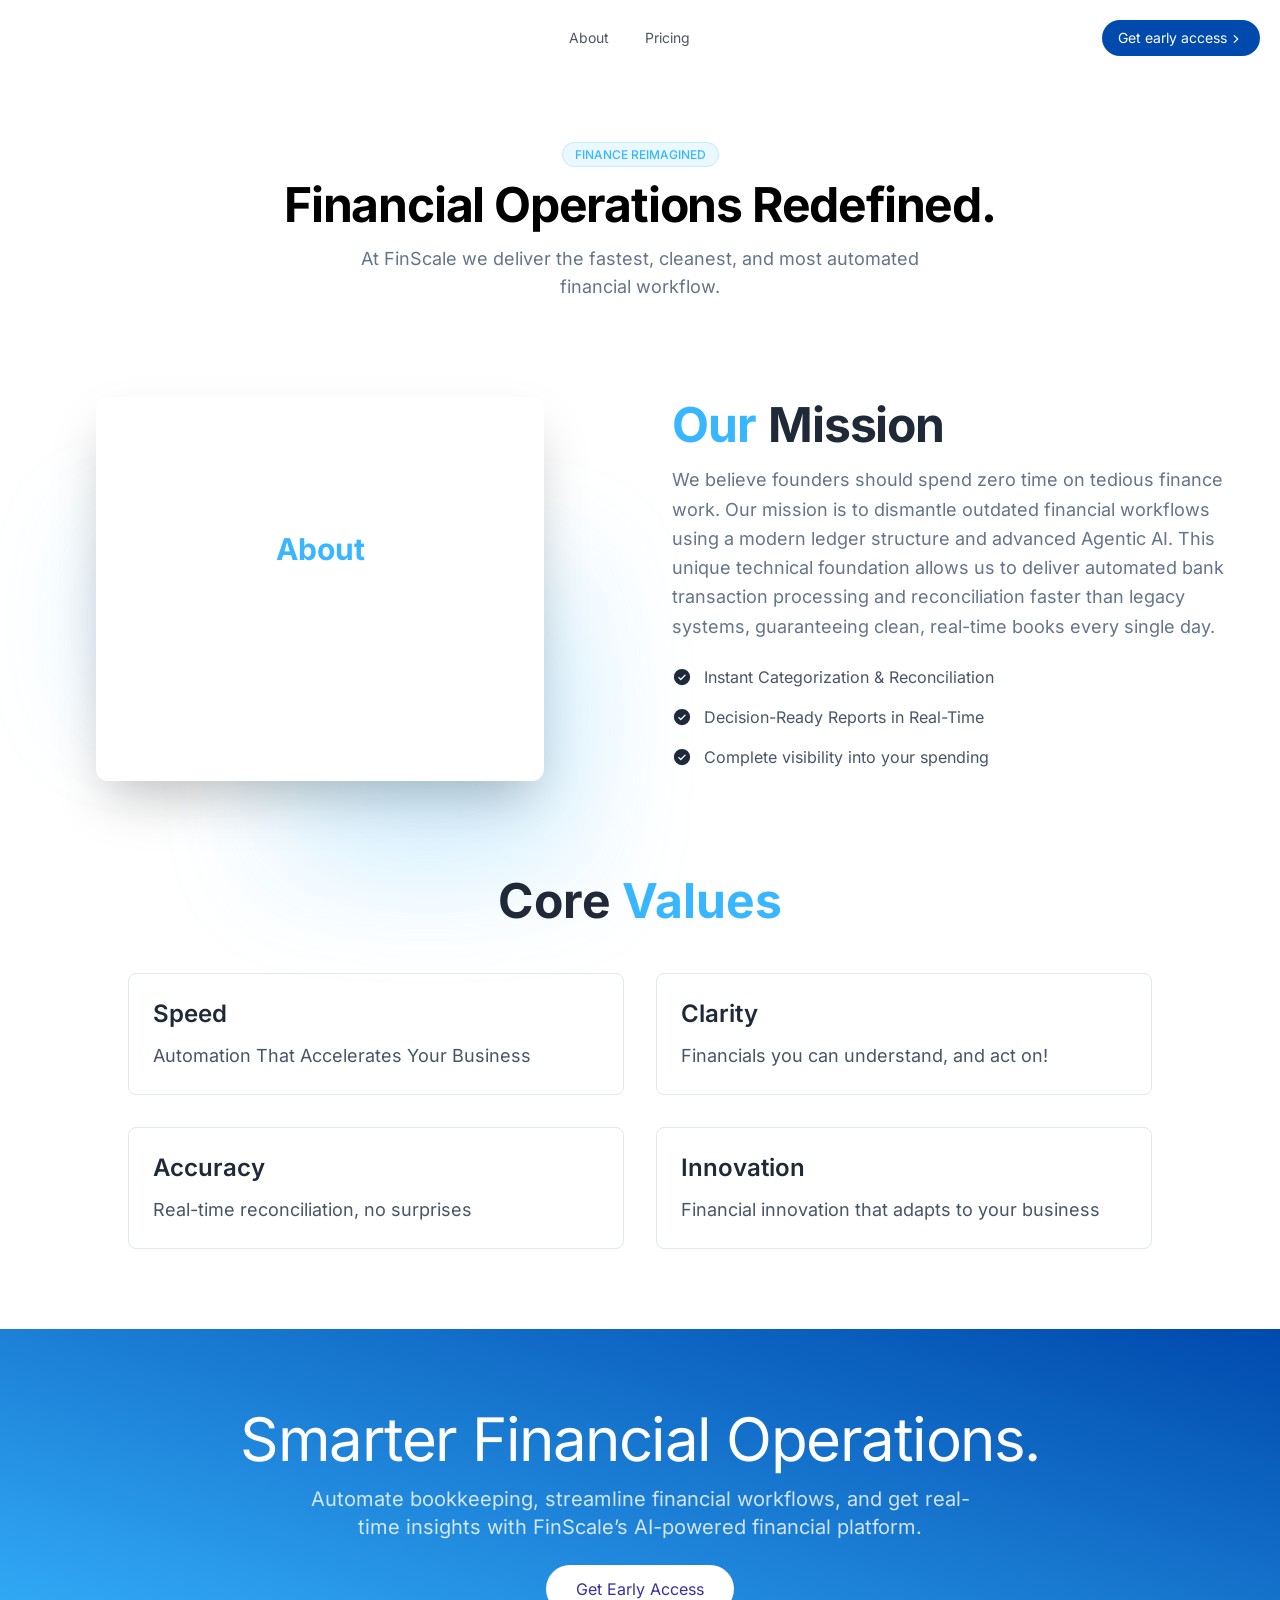
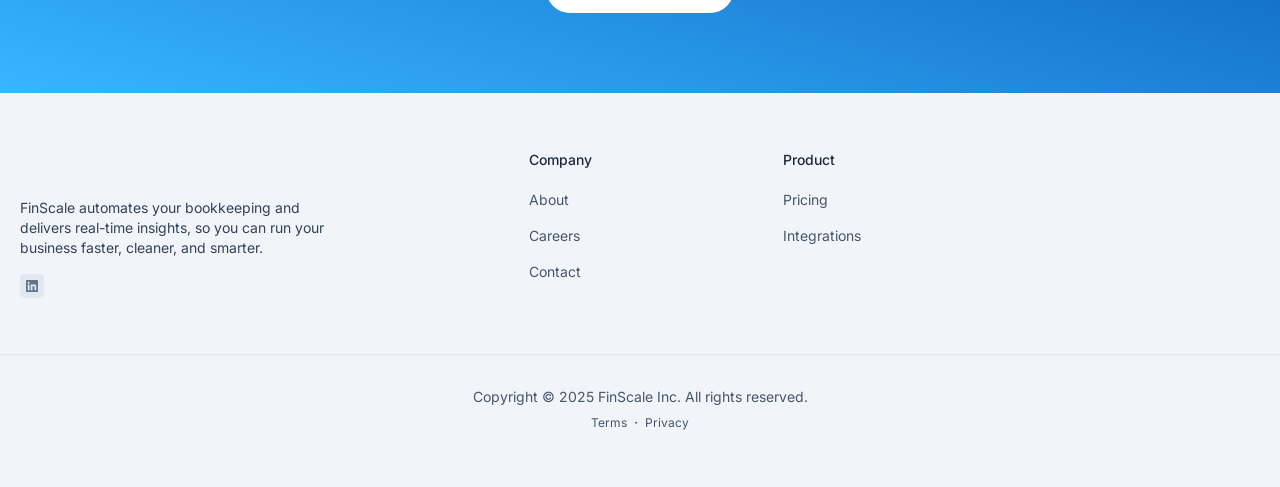
==== commit 2f7b90f7: "deploy: finscale-ai/fs-landing-v2@386ea97788543cc291212e18e90a37a029acee90" ====
--- a/about/index.html
+++ b/about/index.html
@@ -1,4 +1,4 @@
-<!DOCTYPE html><html lang="en"> <head><meta charset="UTF-8"><meta name="viewport" content="width=device-width"><link rel="icon" type="image/svg+xml" href="/favicon.ico"><meta name="generator" content="Astro v5.16.4"><title>About | FinScale</title><link rel="canonical" href="https://finscale.ai/about/"><meta name="description" content="FinScale - Smarter Books. Faster Descisions"><meta name="robots" content="index, follow"><meta property="og:title" content="FinScale - Smarter Books. Faster Descisions"><meta property="og:type" content="website"><meta property="og:image" content="https://finscale.ai/opengraph.jpg"><meta property="og:url" content="https://finscale.ai/about/"><meta property="og:image:url" content="https://finscale.ai/opengraph.jpg"><meta property="og:image:alt" content="Astroship Homepage Screenshot"><meta name="twitter:card" content="summary_large_image"><meta name="twitter:site" content="@web3templates"><meta name="twitter:creator" content="@surjithctly"><!-- Enable this if you want to use Astro ViewTransitions  --><meta name="astro-view-transitions-enabled" content="true"><meta name="astro-view-transitions-fallback" content="animate"><script type="module" src="/_astro/ClientRouter.astro_astro_type_script_index_0_lang.QW52Ox2j.js"></script><link rel="stylesheet" href="/_astro/about.HWCYnTnX.css">
+<!DOCTYPE html><html lang="en"> <head><meta charset="UTF-8"><meta name="viewport" content="width=device-width"><link rel="icon" type="image/svg+xml" href="/favicon.ico"><meta name="generator" content="Astro v5.16.5"><title>About | FinScale</title><link rel="canonical" href="https://finscale.ai/about/"><meta name="description" content="FinScale - Smarter Books. Faster Descisions"><meta name="robots" content="index, follow"><meta property="og:title" content="FinScale - Smarter Books. Faster Descisions"><meta property="og:type" content="website"><meta property="og:image" content="https://finscale.ai/opengraph.jpg"><meta property="og:url" content="https://finscale.ai/about/"><meta property="og:image:url" content="https://finscale.ai/opengraph.jpg"><meta property="og:image:alt" content="Astroship Homepage Screenshot"><meta name="twitter:card" content="summary_large_image"><meta name="twitter:site" content="@web3templates"><meta name="twitter:creator" content="@surjithctly"><!-- Enable this if you want to use Astro ViewTransitions  --><meta name="astro-view-transitions-enabled" content="true"><meta name="astro-view-transitions-fallback" content="animate"><script type="module" src="/_astro/ClientRouter.astro_astro_type_script_index_0_lang.QW52Ox2j.js"></script><link rel="stylesheet" href="/_astro/about.HWCYnTnX.css">
 <style>.astro-route-announcer{position:absolute;left:0;top:0;clip:rect(0 0 0 0);clip-path:inset(50%);overflow:hidden;white-space:nowrap;width:1px;height:1px}.astronav-sticky-header[data-astro-cid-itfz4qi6]{transition:all .3s ease;-webkit-transition:all .3s ease;will-change:transform}@keyframes astroFadeInOut{0%{opacity:1}to{opacity:0}}@keyframes astroFadeIn{0%{opacity:0;mix-blend-mode:plus-lighter}to{opacity:1;mix-blend-mode:plus-lighter}}@keyframes astroFadeOut{0%{opacity:1;mix-blend-mode:plus-lighter}to{opacity:0;mix-blend-mode:plus-lighter}}@keyframes astroSlideFromRight{0%{transform:translate(100%)}}@keyframes astroSlideFromLeft{0%{transform:translate(-100%)}}@keyframes astroSlideToRight{to{transform:translate(100%)}}@keyframes astroSlideToLeft{to{transform:translate(-100%)}}@media (prefers-reduced-motion){::view-transition-group(*),::view-transition-old(*),::view-transition-new(*){animation:none!important}[data-astro-transition-scope]{animation:none!important}}@font-face{font-family:Inter Variable;font-style:normal;font-display:swap;font-weight:100 900;src:url(/_astro/inter-cyrillic-ext-wght-normal.BOeWTOD4.woff2) format("woff2-variations");unicode-range:U+0460-052F,U+1C80-1C8A,U+20B4,U+2DE0-2DFF,U+A640-A69F,U+FE2E-FE2F}@font-face{font-family:Inter Variable;font-style:normal;font-display:swap;font-weight:100 900;src:url(/_astro/inter-cyrillic-wght-normal.DqGufNeO.woff2) format("woff2-variations");unicode-range:U+0301,U+0400-045F,U+0490-0491,U+04B0-04B1,U+2116}@font-face{font-family:Inter Variable;font-style:normal;font-display:swap;font-weight:100 900;src:url(/_astro/inter-greek-ext-wght-normal.DlzME5K_.woff2) format("woff2-variations");unicode-range:U+1F00-1FFF}@font-face{font-family:Inter Variable;font-style:normal;font-display:swap;font-weight:100 900;src:url(/_astro/inter-greek-wght-normal.CkhJZR-_.woff2) format("woff2-variations");unicode-range:U+0370-0377,U+037A-037F,U+0384-038A,U+038C,U+038E-03A1,U+03A3-03FF}@font-face{font-family:Inter Variable;font-style:normal;font-display:swap;font-weight:100 900;src:url(/_astro/inter-vietnamese-wght-normal.CBcvBZtf.woff2) format("woff2-variations");unicode-range:U+0102-0103,U+0110-0111,U+0128-0129,U+0168-0169,U+01A0-01A1,U+01AF-01B0,U+0300-0301,U+0303-0304,U+0308-0309,U+0323,U+0329,U+1EA0-1EF9,U+20AB}@font-face{font-family:Inter Variable;font-style:normal;font-display:swap;font-weight:100 900;src:url(/_astro/inter-latin-ext-wght-normal.DO1Apj_S.woff2) format("woff2-variations");unicode-range:U+0100-02BA,U+02BD-02C5,U+02C7-02CC,U+02CE-02D7,U+02DD-02FF,U+0304,U+0308,U+0329,U+1D00-1DBF,U+1E00-1E9F,U+1EF2-1EFF,U+2020,U+20A0-20AB,U+20AD-20C0,U+2113,U+2C60-2C7F,U+A720-A7FF}@font-face{font-family:Inter Variable;font-style:normal;font-display:swap;font-weight:100 900;src:url(/_astro/inter-latin-wght-normal.Dx4kXJAl.woff2) format("woff2-variations");unicode-range:U+0000-00FF,U+0131,U+0152-0153,U+02BB-02BC,U+02C6,U+02DA,U+02DC,U+0304,U+0308,U+0329,U+2000-206F,U+20AC,U+2122,U+2191,U+2193,U+2212,U+2215,U+FEFF,U+FFFD}img{content-visibility:auto}details>summary.list-none::-webkit-details-marker,details>summary.list-none::marker{display:none}
 </style><style>[data-astro-transition-scope="astro-o7bz76pi-1"] { view-transition-name: astro-o7bz76pi-1; }@layer astro { ::view-transition-old(astro-o7bz76pi-1) { animation: none; opacity: 0; mix-blend-mode: normal; }::view-transition-new(astro-o7bz76pi-1) { animation: none; mix-blend-mode: normal; }::view-transition-group(astro-o7bz76pi-1) { animation: none } }[data-astro-transition-fallback="old"] [data-astro-transition-scope="astro-o7bz76pi-1"],
 			[data-astro-transition-fallback="old"][data-astro-transition-scope="astro-o7bz76pi-1"] { animation: none; mix-blend-mode: normal; }[data-astro-transition-fallback="new"] [data-astro-transition-scope="astro-o7bz76pi-1"],
@@ -262,13 +262,12 @@
       ticking = true;
     }
   });
-</script> -->  <div class="max-w-screen-xl mx-auto px-5">  <div class="mt-16 text-center"> <div class="mb-4"> <span class="bg-[#38b6ff]/10 border-[#38b6ff]/20 border text-[#38b6ff] rounded-full text-xs font-medium px-3 py-1 ">  FINANCE REIMAGINED  </span> </div> <h1 class="text-4xl lg:text-5xl font-bold lg:tracking-tight"> The End of Manual Bookkeeping Friction. </h1> <p class="text-lg mt-4 text-slate-500 mx-auto max-w-xl"> 
-FinScale is building the fastest, cleanest, most automated finance
-        workflow engineered to eliminate the friction founders face with legacy platforms.
+</script> -->  <div class="max-w-screen-xl mx-auto px-5">  <div class="mt-16 text-center"> <div class="mb-4"> <span class="bg-[#38b6ff]/10 border-[#38b6ff]/20 border text-[#38b6ff] rounded-full text-xs font-medium px-3 py-1 ">  FINANCE REIMAGINED  </span> </div> <h1 class="text-4xl lg:text-5xl font-bold lg:tracking-tight"> Financial Operations Redefined. </h1> <p class="text-lg mt-4 text-slate-500 mx-auto max-w-xl"> 
+At FinScale we deliver the fastest, cleanest, and most automated financial workflow.
  </p> </div> <div class="grid sm:grid-cols-2 gap-10 mx-auto mt-24"> <div class="relative"> <div class="absolute w-96 h-96 blur-2xl -z-10 bg-gradient-radial from-fslight/30 right-0 top-1/3"></div> <div class="absolute w-64 h-64 blur-2xl -z-10 bg-gradient-radial from-fslight/20 left-10 top-1/4"></div> <div class="rounded-xl w-full max-w-md mx-auto shadow-2xl bg-white h-96 flex flex-col items-center justify-center gap-4 p-8"> <span class="text-3xl font-bold text-fslight">About</span> <picture> <source srcset="/_astro/fs-logo-new_960.BbjI-kse_ZxXYIj.avif 200w, /_astro/fs-logo-new_960.BbjI-kse_1IoV93.avif 240w" type="image/avif" sizes="200px"><source srcset="/_astro/fs-logo-new_960.BbjI-kse_ZbczlC.webp 200w, /_astro/fs-logo-new_960.BbjI-kse_26blvJ.webp 240w" type="image/webp" sizes="200px">  <img src="/_astro/fs-logo-new_960.BbjI-kse_ZiFWk5.png" srcset="/_astro/fs-logo-new_960.BbjI-kse_ZwAlN8.png 200w, /_astro/fs-logo-new_960.BbjI-kse_1JMz4e.png 240w" alt="FinScale Logo" sizes="200px" loading="lazy" decoding="async" fetchpriority="auto" width="960" height="237" class="h-16 w-auto"> </picture> </div> </div> <div class="place-self-center"> <h2 class="text-5xl text-gray-800 tracking-tight -mt-2"> <span class="text-fslight font-bold ">Our</span>   <strong>Mission</strong> </h2> <p class="text-lg max-w-xl mt-4 leading-relaxed text-slate-500">
 We believe founders should spend zero time on tedious finance work. Our mission is to dismantle outdated financial workflows using a modern ledger structure and advanced Agentic AI. This unique technical foundation allows us to deliver automated bank transaction processing and reconciliation faster than legacy systems, guaranteeing clean, real-time books every single day.
 </p> <ul class="grid mt-6 text-left gap-y-4"> <li class="flex items-center gap-3 text-slate-800"> <svg width="1em" height="1em" class="w-5 h-5" data-icon="ph:check-circle-fill">   <symbol id="ai:ph:check-circle-fill" viewBox="0 0 256 256"><path fill="currentColor" d="M128 24a104 104 0 1 0 104 104A104.11 104.11 0 0 0 128 24m45.66 85.66l-56 56a8 8 0 0 1-11.32 0l-24-24a8 8 0 0 1 11.32-11.32L112 148.69l50.34-50.35a8 8 0 0 1 11.32 11.32"/></symbol><use href="#ai:ph:check-circle-fill"></use>  </svg> <span class="text-slate-600">Instant Categorization & Reconciliation</span> </li> <li class="flex items-center gap-3 text-slate-800"> <svg width="1em" height="1em" viewBox="0 0 256 256" class="w-5 h-5" data-icon="ph:check-circle-fill">   <use href="#ai:ph:check-circle-fill"></use>  </svg> <span class="text-slate-600">Decision-Ready Reports in Real-Time</span> </li> <li class="flex items-center gap-3 text-slate-800"> <svg width="1em" height="1em" viewBox="0 0 256 256" class="w-5 h-5" data-icon="ph:check-circle-fill">   <use href="#ai:ph:check-circle-fill"></use>  </svg> <span class="text-slate-600">Complete visibility into your spending</span> </li> </ul> </div> </div>  <div class="mt-24 max-w-5xl mx-auto"> <h2 class="text-4xl lg:text-5xl font-bold text-center text-gray-800">
-Core <span class="text-fslight">Values</span> </h2> <div class="grid md:grid-cols-2 gap-8 mt-12"> <div class="p-6 rounded-lg border border-slate-200 hover:border-fslight transition-colors"> <h3 class="text-2xl font-semibold text-gray-800 mb-3">Speed</h3> <p class="text-lg text-slate-600">Automate what others do manually</p> </div> <div class="p-6 rounded-lg border border-slate-200 hover:border-fslight transition-colors"> <h3 class="text-2xl font-semibold text-gray-800 mb-3">Clarity</h3> <p class="text-lg text-slate-600">Present finances in an actionable, understandable way</p> </div> <div class="p-6 rounded-lg border border-slate-200 hover:border-fslight transition-colors"> <h3 class="text-2xl font-semibold text-gray-800 mb-3">Accuracy</h3> <p class="text-lg text-slate-600">Real-time reconciliation, no surprises</p> </div> <div class="p-6 rounded-lg border border-slate-200 hover:border-fslight transition-colors"> <h3 class="text-2xl font-semibold text-gray-800 mb-3">Innovation</h3> <p class="text-lg text-slate-600">Challenging legacy platforms with smarter AI</p> </div> </div> </div>   </div> <!-- <div
+Core <span class="text-fslight">Values</span> </h2> <div class="grid md:grid-cols-2 gap-8 mt-12"> <div class="p-6 rounded-lg border border-slate-200 hover:border-fslight transition-colors"> <h3 class="text-2xl font-semibold text-gray-800 mb-3">Speed</h3> <p class="text-lg text-slate-600">Automation That Accelerates Your Business</p> </div> <div class="p-6 rounded-lg border border-slate-200 hover:border-fslight transition-colors"> <h3 class="text-2xl font-semibold text-gray-800 mb-3">Clarity</h3> <p class="text-lg text-slate-600">Financials you can understand, and act on!</p> </div> <div class="p-6 rounded-lg border border-slate-200 hover:border-fslight transition-colors"> <h3 class="text-2xl font-semibold text-gray-800 mb-3">Accuracy</h3> <p class="text-lg text-slate-600">Real-time reconciliation, no surprises</p> </div> <div class="p-6 rounded-lg border border-slate-200 hover:border-fslight transition-colors"> <h3 class="text-2xl font-semibold text-gray-800 mb-3">Innovation</h3> <p class="text-lg text-slate-600">Financial innovation that adapts to your business</p> </div> </div> </div>   </div> <!-- <div
   class="bg-gradient-to-bl from-indigo-900 to-indigo-700 p-8 md:px-20 md:py-20 mt-20 flex flex-col items-center text-center">
   <h2 class="text-white text-4xl md:text-6xl tracking-tight">
     Build faster websites.
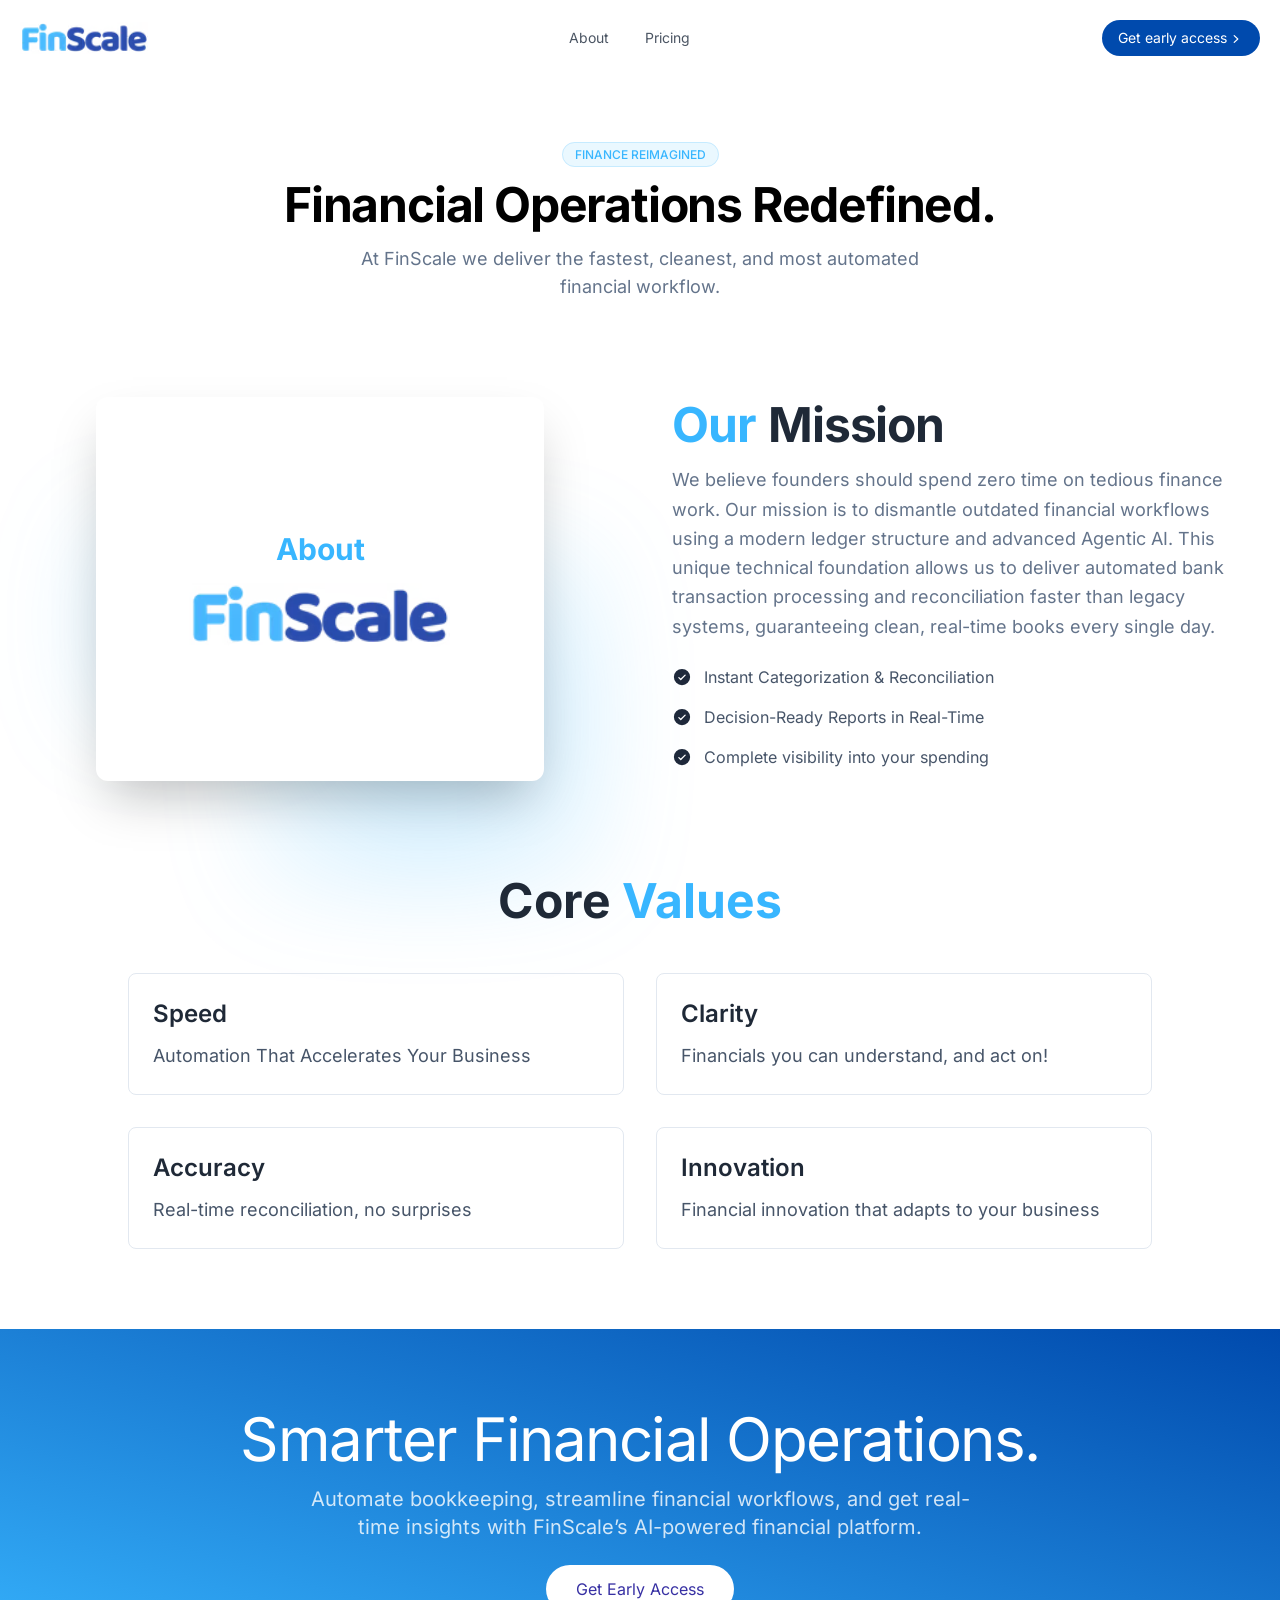
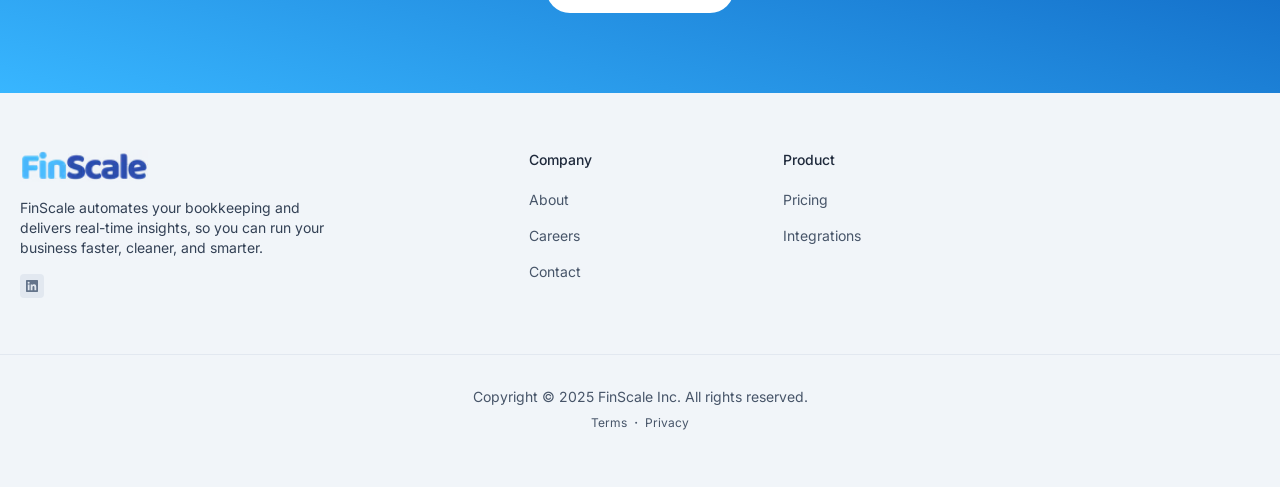
==== commit f92be37d: "deploy: finscale-ai/fs-landing-v2@20823ab788420a1a9057be0aed067edea91a8538" ====
--- a/about/index.html
+++ b/about/index.html
@@ -1,4 +1,4 @@
-<!DOCTYPE html><html lang="en"> <head><meta charset="UTF-8"><meta name="viewport" content="width=device-width"><link rel="icon" type="image/svg+xml" href="/favicon.ico"><meta name="generator" content="Astro v5.16.5"><title>About | FinScale</title><link rel="canonical" href="https://finscale.ai/about/"><meta name="description" content="FinScale - Smarter Books. Faster Descisions"><meta name="robots" content="index, follow"><meta property="og:title" content="FinScale - Smarter Books. Faster Descisions"><meta property="og:type" content="website"><meta property="og:image" content="https://finscale.ai/opengraph.jpg"><meta property="og:url" content="https://finscale.ai/about/"><meta property="og:image:url" content="https://finscale.ai/opengraph.jpg"><meta property="og:image:alt" content="Astroship Homepage Screenshot"><meta name="twitter:card" content="summary_large_image"><meta name="twitter:site" content="@web3templates"><meta name="twitter:creator" content="@surjithctly"><!-- Enable this if you want to use Astro ViewTransitions  --><meta name="astro-view-transitions-enabled" content="true"><meta name="astro-view-transitions-fallback" content="animate"><script type="module" src="/_astro/ClientRouter.astro_astro_type_script_index_0_lang.QW52Ox2j.js"></script><link rel="stylesheet" href="/_astro/about.HWCYnTnX.css">
+<!DOCTYPE html><html lang="en"> <head><meta charset="UTF-8"><meta name="viewport" content="width=device-width"><link rel="icon" type="image/svg+xml" href="/favicon.ico"><meta name="generator" content="Astro v5.16.5"><title>About | FinScale</title><link rel="canonical" href="https://finscale.ai/about/"><meta name="description" content="FinScale - Smarter Books. Faster Descisions"><meta name="robots" content="index, follow"><meta property="og:title" content="FinScale - Smarter Books. Faster Descisions"><meta property="og:type" content="website"><meta property="og:image" content="https://finscale.ai/opengraph.jpg"><meta property="og:url" content="https://finscale.ai/about/"><meta property="og:image:url" content="https://finscale.ai/opengraph.jpg"><meta property="og:image:alt" content="Astroship Homepage Screenshot"><meta name="twitter:card" content="summary_large_image"><meta name="twitter:site" content="@web3templates"><meta name="twitter:creator" content="@surjithctly"><!-- Enable this if you want to use Astro ViewTransitions  --><meta name="astro-view-transitions-enabled" content="true"><meta name="astro-view-transitions-fallback" content="animate"><script type="module" src="/_astro/ClientRouter.astro_astro_type_script_index_0_lang.QW52Ox2j.js"></script><link rel="stylesheet" href="/_astro/about.DY68ilFn.css">
 <style>.astro-route-announcer{position:absolute;left:0;top:0;clip:rect(0 0 0 0);clip-path:inset(50%);overflow:hidden;white-space:nowrap;width:1px;height:1px}.astronav-sticky-header[data-astro-cid-itfz4qi6]{transition:all .3s ease;-webkit-transition:all .3s ease;will-change:transform}@keyframes astroFadeInOut{0%{opacity:1}to{opacity:0}}@keyframes astroFadeIn{0%{opacity:0;mix-blend-mode:plus-lighter}to{opacity:1;mix-blend-mode:plus-lighter}}@keyframes astroFadeOut{0%{opacity:1;mix-blend-mode:plus-lighter}to{opacity:0;mix-blend-mode:plus-lighter}}@keyframes astroSlideFromRight{0%{transform:translate(100%)}}@keyframes astroSlideFromLeft{0%{transform:translate(-100%)}}@keyframes astroSlideToRight{to{transform:translate(100%)}}@keyframes astroSlideToLeft{to{transform:translate(-100%)}}@media (prefers-reduced-motion){::view-transition-group(*),::view-transition-old(*),::view-transition-new(*){animation:none!important}[data-astro-transition-scope]{animation:none!important}}@font-face{font-family:Inter Variable;font-style:normal;font-display:swap;font-weight:100 900;src:url(/_astro/inter-cyrillic-ext-wght-normal.BOeWTOD4.woff2) format("woff2-variations");unicode-range:U+0460-052F,U+1C80-1C8A,U+20B4,U+2DE0-2DFF,U+A640-A69F,U+FE2E-FE2F}@font-face{font-family:Inter Variable;font-style:normal;font-display:swap;font-weight:100 900;src:url(/_astro/inter-cyrillic-wght-normal.DqGufNeO.woff2) format("woff2-variations");unicode-range:U+0301,U+0400-045F,U+0490-0491,U+04B0-04B1,U+2116}@font-face{font-family:Inter Variable;font-style:normal;font-display:swap;font-weight:100 900;src:url(/_astro/inter-greek-ext-wght-normal.DlzME5K_.woff2) format("woff2-variations");unicode-range:U+1F00-1FFF}@font-face{font-family:Inter Variable;font-style:normal;font-display:swap;font-weight:100 900;src:url(/_astro/inter-greek-wght-normal.CkhJZR-_.woff2) format("woff2-variations");unicode-range:U+0370-0377,U+037A-037F,U+0384-038A,U+038C,U+038E-03A1,U+03A3-03FF}@font-face{font-family:Inter Variable;font-style:normal;font-display:swap;font-weight:100 900;src:url(/_astro/inter-vietnamese-wght-normal.CBcvBZtf.woff2) format("woff2-variations");unicode-range:U+0102-0103,U+0110-0111,U+0128-0129,U+0168-0169,U+01A0-01A1,U+01AF-01B0,U+0300-0301,U+0303-0304,U+0308-0309,U+0323,U+0329,U+1EA0-1EF9,U+20AB}@font-face{font-family:Inter Variable;font-style:normal;font-display:swap;font-weight:100 900;src:url(/_astro/inter-latin-ext-wght-normal.DO1Apj_S.woff2) format("woff2-variations");unicode-range:U+0100-02BA,U+02BD-02C5,U+02C7-02CC,U+02CE-02D7,U+02DD-02FF,U+0304,U+0308,U+0329,U+1D00-1DBF,U+1E00-1E9F,U+1EF2-1EFF,U+2020,U+20A0-20AB,U+20AD-20C0,U+2113,U+2C60-2C7F,U+A720-A7FF}@font-face{font-family:Inter Variable;font-style:normal;font-display:swap;font-weight:100 900;src:url(/_astro/inter-latin-wght-normal.Dx4kXJAl.woff2) format("woff2-variations");unicode-range:U+0000-00FF,U+0131,U+0152-0153,U+02BB-02BC,U+02C6,U+02DA,U+02DC,U+0304,U+0308,U+0329,U+2000-206F,U+20AC,U+2122,U+2191,U+2193,U+2212,U+2215,U+FEFF,U+FFFD}img{content-visibility:auto}details>summary.list-none::-webkit-details-marker,details>summary.list-none::marker{display:none}
 </style><style>[data-astro-transition-scope="astro-o7bz76pi-1"] { view-transition-name: astro-o7bz76pi-1; }@layer astro { ::view-transition-old(astro-o7bz76pi-1) { animation: none; opacity: 0; mix-blend-mode: normal; }::view-transition-new(astro-o7bz76pi-1) { animation: none; mix-blend-mode: normal; }::view-transition-group(astro-o7bz76pi-1) { animation: none } }[data-astro-transition-fallback="old"] [data-astro-transition-scope="astro-o7bz76pi-1"],
 			[data-astro-transition-fallback="old"][data-astro-transition-scope="astro-o7bz76pi-1"] { animation: none; mix-blend-mode: normal; }[data-astro-transition-fallback="new"] [data-astro-transition-scope="astro-o7bz76pi-1"],
--- a/_astro/about.DY68ilFn.css
+++ b/_astro/about.DY68ilFn.css
@@ -0,0 +1 @@
+*,:before,:after{--tw-border-spacing-x: 0;--tw-border-spacing-y: 0;--tw-translate-x: 0;--tw-translate-y: 0;--tw-rotate: 0;--tw-skew-x: 0;--tw-skew-y: 0;--tw-scale-x: 1;--tw-scale-y: 1;--tw-pan-x: ;--tw-pan-y: ;--tw-pinch-zoom: ;--tw-scroll-snap-strictness: proximity;--tw-gradient-from-position: ;--tw-gradient-via-position: ;--tw-gradient-to-position: ;--tw-ordinal: ;--tw-slashed-zero: ;--tw-numeric-figure: ;--tw-numeric-spacing: ;--tw-numeric-fraction: ;--tw-ring-inset: ;--tw-ring-offset-width: 0px;--tw-ring-offset-color: #fff;--tw-ring-color: rgb(59 130 246 / .5);--tw-ring-offset-shadow: 0 0 #0000;--tw-ring-shadow: 0 0 #0000;--tw-shadow: 0 0 #0000;--tw-shadow-colored: 0 0 #0000;--tw-blur: ;--tw-brightness: ;--tw-contrast: ;--tw-grayscale: ;--tw-hue-rotate: ;--tw-invert: ;--tw-saturate: ;--tw-sepia: ;--tw-drop-shadow: ;--tw-backdrop-blur: ;--tw-backdrop-brightness: ;--tw-backdrop-contrast: ;--tw-backdrop-grayscale: ;--tw-backdrop-hue-rotate: ;--tw-backdrop-invert: ;--tw-backdrop-opacity: ;--tw-backdrop-saturate: ;--tw-backdrop-sepia: ;--tw-contain-size: ;--tw-contain-layout: ;--tw-contain-paint: ;--tw-contain-style: }::backdrop{--tw-border-spacing-x: 0;--tw-border-spacing-y: 0;--tw-translate-x: 0;--tw-translate-y: 0;--tw-rotate: 0;--tw-skew-x: 0;--tw-skew-y: 0;--tw-scale-x: 1;--tw-scale-y: 1;--tw-pan-x: ;--tw-pan-y: ;--tw-pinch-zoom: ;--tw-scroll-snap-strictness: proximity;--tw-gradient-from-position: ;--tw-gradient-via-position: ;--tw-gradient-to-position: ;--tw-ordinal: ;--tw-slashed-zero: ;--tw-numeric-figure: ;--tw-numeric-spacing: ;--tw-numeric-fraction: ;--tw-ring-inset: ;--tw-ring-offset-width: 0px;--tw-ring-offset-color: #fff;--tw-ring-color: rgb(59 130 246 / .5);--tw-ring-offset-shadow: 0 0 #0000;--tw-ring-shadow: 0 0 #0000;--tw-shadow: 0 0 #0000;--tw-shadow-colored: 0 0 #0000;--tw-blur: ;--tw-brightness: ;--tw-contrast: ;--tw-grayscale: ;--tw-hue-rotate: ;--tw-invert: ;--tw-saturate: ;--tw-sepia: ;--tw-drop-shadow: ;--tw-backdrop-blur: ;--tw-backdrop-brightness: ;--tw-backdrop-contrast: ;--tw-backdrop-grayscale: ;--tw-backdrop-hue-rotate: ;--tw-backdrop-invert: ;--tw-backdrop-opacity: ;--tw-backdrop-saturate: ;--tw-backdrop-sepia: ;--tw-contain-size: ;--tw-contain-layout: ;--tw-contain-paint: ;--tw-contain-style: }*,:before,:after{box-sizing:border-box;border-width:0;border-style:solid;border-color:#e5e7eb}:before,:after{--tw-content: ""}html,:host{line-height:1.5;-webkit-text-size-adjust:100%;-moz-tab-size:4;-o-tab-size:4;tab-size:4;font-family:Inter Variable,Inter,ui-sans-serif,system-ui,sans-serif,"Apple Color Emoji","Segoe UI Emoji",Segoe UI Symbol,"Noto Color Emoji";font-feature-settings:normal;font-variation-settings:normal;-webkit-tap-highlight-color:transparent}body{margin:0;line-height:inherit}hr{height:0;color:inherit;border-top-width:1px}abbr:where([title]){-webkit-text-decoration:underline dotted;text-decoration:underline dotted}h1,h2,h3,h4,h5,h6{font-size:inherit;font-weight:inherit}a{color:inherit;text-decoration:inherit}b,strong{font-weight:bolder}code,kbd,samp,pre{font-family:ui-monospace,SFMono-Regular,Menlo,Monaco,Consolas,Liberation Mono,Courier New,monospace;font-feature-settings:normal;font-variation-settings:normal;font-size:1em}small{font-size:80%}sub,sup{font-size:75%;line-height:0;position:relative;vertical-align:baseline}sub{bottom:-.25em}sup{top:-.5em}table{text-indent:0;border-color:inherit;border-collapse:collapse}button,input,optgroup,select,textarea{font-family:inherit;font-feature-settings:inherit;font-variation-settings:inherit;font-size:100%;font-weight:inherit;line-height:inherit;letter-spacing:inherit;color:inherit;margin:0;padding:0}button,select{text-transform:none}button,input:where([type=button]),input:where([type=reset]),input:where([type=submit]){-webkit-appearance:button;background-color:transparent;background-image:none}:-moz-focusring{outline:auto}:-moz-ui-invalid{box-shadow:none}progress{vertical-align:baseline}::-webkit-inner-spin-button,::-webkit-outer-spin-button{height:auto}[type=search]{-webkit-appearance:textfield;outline-offset:-2px}::-webkit-search-decoration{-webkit-appearance:none}::-webkit-file-upload-button{-webkit-appearance:button;font:inherit}summary{display:list-item}blockquote,dl,dd,h1,h2,h3,h4,h5,h6,hr,figure,p,pre{margin:0}fieldset{margin:0;padding:0}legend{padding:0}ol,ul,menu{list-style:none;margin:0;padding:0}dialog{padding:0}textarea{resize:vertical}input::-moz-placeholder,textarea::-moz-placeholder{opacity:1;color:#9ca3af}input::placeholder,textarea::placeholder{opacity:1;color:#9ca3af}button,[role=button]{cursor:pointer}:disabled{cursor:default}img,svg,video,canvas,audio,iframe,embed,object{display:block;vertical-align:middle}img,video{max-width:100%;height:auto}[hidden]:where(:not([hidden=until-found])){display:none}.container{width:100%}@media (min-width: 640px){.container{max-width:640px}}@media (min-width: 768px){.container{max-width:768px}}@media (min-width: 1024px){.container{max-width:1024px}}@media (min-width: 1280px){.container{max-width:1280px}}@media (min-width: 1536px){.container{max-width:1536px}}.prose{color:var(--tw-prose-body);max-width:65ch}.prose :where(p):not(:where([class~=not-prose],[class~=not-prose] *)){margin-top:1.25em;margin-bottom:1.25em}.prose :where([class~=lead]):not(:where([class~=not-prose],[class~=not-prose] *)){color:var(--tw-prose-lead);font-size:1.25em;line-height:1.6;margin-top:1.2em;margin-bottom:1.2em}.prose :where(a):not(:where([class~=not-prose],[class~=not-prose] *)){color:var(--tw-prose-links);text-decoration:underline;font-weight:500}.prose :where(strong):not(:where([class~=not-prose],[class~=not-prose] *)){color:var(--tw-prose-bold);font-weight:600}.prose :where(a strong):not(:where([class~=not-prose],[class~=not-prose] *)){color:inherit}.prose :where(blockquote strong):not(:where([class~=not-prose],[class~=not-prose] *)){color:inherit}.prose :where(thead th strong):not(:where([class~=not-prose],[class~=not-prose] *)){color:inherit}.prose :where(ol):not(:where([class~=not-prose],[class~=not-prose] *)){list-style-type:decimal;margin-top:1.25em;margin-bottom:1.25em;padding-inline-start:1.625em}.prose :where(ol[type=A]):not(:where([class~=not-prose],[class~=not-prose] *)){list-style-type:upper-alpha}.prose :where(ol[type=a]):not(:where([class~=not-prose],[class~=not-prose] *)){list-style-type:lower-alpha}.prose :where(ol[type=A s]):not(:where([class~=not-prose],[class~=not-prose] *)){list-style-type:upper-alpha}.prose :where(ol[type=a s]):not(:where([class~=not-prose],[class~=not-prose] *)){list-style-type:lower-alpha}.prose :where(ol[type=I]):not(:where([class~=not-prose],[class~=not-prose] *)){list-style-type:upper-roman}.prose :where(ol[type=i]):not(:where([class~=not-prose],[class~=not-prose] *)){list-style-type:lower-roman}.prose :where(ol[type=I s]):not(:where([class~=not-prose],[class~=not-prose] *)){list-style-type:upper-roman}.prose :where(ol[type=i s]):not(:where([class~=not-prose],[class~=not-prose] *)){list-style-type:lower-roman}.prose :where(ol[type="1"]):not(:where([class~=not-prose],[class~=not-prose] *)){list-style-type:decimal}.prose :where(ul):not(:where([class~=not-prose],[class~=not-prose] *)){list-style-type:disc;margin-top:1.25em;margin-bottom:1.25em;padding-inline-start:1.625em}.prose :where(ol>li):not(:where([class~=not-prose],[class~=not-prose] *))::marker{font-weight:400;color:var(--tw-prose-counters)}.prose :where(ul>li):not(:where([class~=not-prose],[class~=not-prose] *))::marker{color:var(--tw-prose-bullets)}.prose :where(dt):not(:where([class~=not-prose],[class~=not-prose] *)){color:var(--tw-prose-headings);font-weight:600;margin-top:1.25em}.prose :where(hr):not(:where([class~=not-prose],[class~=not-prose] *)){border-color:var(--tw-prose-hr);border-top-width:1px;margin-top:3em;margin-bottom:3em}.prose :where(blockquote):not(:where([class~=not-prose],[class~=not-prose] *)){font-weight:500;font-style:italic;color:var(--tw-prose-quotes);border-inline-start-width:.25rem;border-inline-start-color:var(--tw-prose-quote-borders);quotes:"“""”""‘""’";margin-top:1.6em;margin-bottom:1.6em;padding-inline-start:1em}.prose :where(blockquote p:first-of-type):not(:where([class~=not-prose],[class~=not-prose] *)):before{content:open-quote}.prose :where(blockquote p:last-of-type):not(:where([class~=not-prose],[class~=not-prose] *)):after{content:close-quote}.prose :where(h1):not(:where([class~=not-prose],[class~=not-prose] *)){color:var(--tw-prose-headings);font-weight:800;font-size:2.25em;margin-top:0;margin-bottom:.8888889em;line-height:1.1111111}.prose :where(h1 strong):not(:where([class~=not-prose],[class~=not-prose] *)){font-weight:900;color:inherit}.prose :where(h2):not(:where([class~=not-prose],[class~=not-prose] *)){color:var(--tw-prose-headings);font-weight:700;font-size:1.5em;margin-top:2em;margin-bottom:1em;line-height:1.3333333}.prose :where(h2 strong):not(:where([class~=not-prose],[class~=not-prose] *)){font-weight:800;color:inherit}.prose :where(h3):not(:where([class~=not-prose],[class~=not-prose] *)){color:var(--tw-prose-headings);font-weight:600;font-size:1.25em;margin-top:1.6em;margin-bottom:.6em;line-height:1.6}.prose :where(h3 strong):not(:where([class~=not-prose],[class~=not-prose] *)){font-weight:700;color:inherit}.prose :where(h4):not(:where([class~=not-prose],[class~=not-prose] *)){color:var(--tw-prose-headings);font-weight:600;margin-top:1.5em;margin-bottom:.5em;line-height:1.5}.prose :where(h4 strong):not(:where([class~=not-prose],[class~=not-prose] *)){font-weight:700;color:inherit}.prose :where(img):not(:where([class~=not-prose],[class~=not-prose] *)){margin-top:2em;margin-bottom:2em}.prose :where(picture):not(:where([class~=not-prose],[class~=not-prose] *)){display:block;margin-top:2em;margin-bottom:2em}.prose :where(video):not(:where([class~=not-prose],[class~=not-prose] *)){margin-top:2em;margin-bottom:2em}.prose :where(kbd):not(:where([class~=not-prose],[class~=not-prose] *)){font-weight:500;font-family:inherit;color:var(--tw-prose-kbd);box-shadow:0 0 0 1px var(--tw-prose-kbd-shadows),0 3px 0 var(--tw-prose-kbd-shadows);font-size:.875em;border-radius:.3125rem;padding-top:.1875em;padding-inline-end:.375em;padding-bottom:.1875em;padding-inline-start:.375em}.prose :where(code):not(:where([class~=not-prose],[class~=not-prose] *)){color:var(--tw-prose-code);font-weight:600;font-size:.875em}.prose :where(code):not(:where([class~=not-prose],[class~=not-prose] *)):before{content:"`"}.prose :where(code):not(:where([class~=not-prose],[class~=not-prose] *)):after{content:"`"}.prose :where(a code):not(:where([class~=not-prose],[class~=not-prose] *)){color:inherit}.prose :where(h1 code):not(:where([class~=not-prose],[class~=not-prose] *)){color:inherit}.prose :where(h2 code):not(:where([class~=not-prose],[class~=not-prose] *)){color:inherit;font-size:.875em}.prose :where(h3 code):not(:where([class~=not-prose],[class~=not-prose] *)){color:inherit;font-size:.9em}.prose :where(h4 code):not(:where([class~=not-prose],[class~=not-prose] *)){color:inherit}.prose :where(blockquote code):not(:where([class~=not-prose],[class~=not-prose] *)){color:inherit}.prose :where(thead th code):not(:where([class~=not-prose],[class~=not-prose] *)){color:inherit}.prose :where(pre):not(:where([class~=not-prose],[class~=not-prose] *)){color:var(--tw-prose-pre-code);background-color:var(--tw-prose-pre-bg);overflow-x:auto;font-weight:400;font-size:.875em;line-height:1.7142857;margin-top:1.7142857em;margin-bottom:1.7142857em;border-radius:.375rem;padding-top:.8571429em;padding-inline-end:1.1428571em;padding-bottom:.8571429em;padding-inline-start:1.1428571em}.prose :where(pre code):not(:where([class~=not-prose],[class~=not-prose] *)){background-color:transparent;border-width:0;border-radius:0;padding:0;font-weight:inherit;color:inherit;font-size:inherit;font-family:inherit;line-height:inherit}.prose :where(pre code):not(:where([class~=not-prose],[class~=not-prose] *)):before{content:none}.prose :where(pre code):not(:where([class~=not-prose],[class~=not-prose] *)):after{content:none}.prose :where(table):not(:where([class~=not-prose],[class~=not-prose] *)){width:100%;table-layout:auto;margin-top:2em;margin-bottom:2em;font-size:.875em;line-height:1.7142857}.prose :where(thead):not(:where([class~=not-prose],[class~=not-prose] *)){border-bottom-width:1px;border-bottom-color:var(--tw-prose-th-borders)}.prose :where(thead th):not(:where([class~=not-prose],[class~=not-prose] *)){color:var(--tw-prose-headings);font-weight:600;vertical-align:bottom;padding-inline-end:.5714286em;padding-bottom:.5714286em;padding-inline-start:.5714286em}.prose :where(tbody tr):not(:where([class~=not-prose],[class~=not-prose] *)){border-bottom-width:1px;border-bottom-color:var(--tw-prose-td-borders)}.prose :where(tbody tr:last-child):not(:where([class~=not-prose],[class~=not-prose] *)){border-bottom-width:0}.prose :where(tbody td):not(:where([class~=not-prose],[class~=not-prose] *)){vertical-align:baseline}.prose :where(tfoot):not(:where([class~=not-prose],[class~=not-prose] *)){border-top-width:1px;border-top-color:var(--tw-prose-th-borders)}.prose :where(tfoot td):not(:where([class~=not-prose],[class~=not-prose] *)){vertical-align:top}.prose :where(th,td):not(:where([class~=not-prose],[class~=not-prose] *)){text-align:start}.prose :where(figure>*):not(:where([class~=not-prose],[class~=not-prose] *)){margin-top:0;margin-bottom:0}.prose :where(figcaption):not(:where([class~=not-prose],[class~=not-prose] *)){color:var(--tw-prose-captions);font-size:.875em;line-height:1.4285714;margin-top:.8571429em}.prose{--tw-prose-body: #374151;--tw-prose-headings: #111827;--tw-prose-lead: #4b5563;--tw-prose-links: #111827;--tw-prose-bold: #111827;--tw-prose-counters: #6b7280;--tw-prose-bullets: #d1d5db;--tw-prose-hr: #e5e7eb;--tw-prose-quotes: #111827;--tw-prose-quote-borders: #e5e7eb;--tw-prose-captions: #6b7280;--tw-prose-kbd: #111827;--tw-prose-kbd-shadows: rgb(17 24 39 / 10%);--tw-prose-code: #111827;--tw-prose-pre-code: #e5e7eb;--tw-prose-pre-bg: #1f2937;--tw-prose-th-borders: #d1d5db;--tw-prose-td-borders: #e5e7eb;--tw-prose-invert-body: #d1d5db;--tw-prose-invert-headings: #fff;--tw-prose-invert-lead: #9ca3af;--tw-prose-invert-links: #fff;--tw-prose-invert-bold: #fff;--tw-prose-invert-counters: #9ca3af;--tw-prose-invert-bullets: #4b5563;--tw-prose-invert-hr: #374151;--tw-prose-invert-quotes: #f3f4f6;--tw-prose-invert-quote-borders: #374151;--tw-prose-invert-captions: #9ca3af;--tw-prose-invert-kbd: #fff;--tw-prose-invert-kbd-shadows: rgb(255 255 255 / 10%);--tw-prose-invert-code: #fff;--tw-prose-invert-pre-code: #d1d5db;--tw-prose-invert-pre-bg: rgb(0 0 0 / 50%);--tw-prose-invert-th-borders: #4b5563;--tw-prose-invert-td-borders: #374151;font-size:1rem;line-height:1.75}.prose :where(picture>img):not(:where([class~=not-prose],[class~=not-prose] *)){margin-top:0;margin-bottom:0}.prose :where(li):not(:where([class~=not-prose],[class~=not-prose] *)){margin-top:.5em;margin-bottom:.5em}.prose :where(ol>li):not(:where([class~=not-prose],[class~=not-prose] *)){padding-inline-start:.375em}.prose :where(ul>li):not(:where([class~=not-prose],[class~=not-prose] *)){padding-inline-start:.375em}.prose :where(.prose>ul>li p):not(:where([class~=not-prose],[class~=not-prose] *)){margin-top:.75em;margin-bottom:.75em}.prose :where(.prose>ul>li>p:first-child):not(:where([class~=not-prose],[class~=not-prose] *)){margin-top:1.25em}.prose :where(.prose>ul>li>p:last-child):not(:where([class~=not-prose],[class~=not-prose] *)){margin-bottom:1.25em}.prose :where(.prose>ol>li>p:first-child):not(:where([class~=not-prose],[class~=not-prose] *)){margin-top:1.25em}.prose :where(.prose>ol>li>p:last-child):not(:where([class~=not-prose],[class~=not-prose] *)){margin-bottom:1.25em}.prose :where(ul ul,ul ol,ol ul,ol ol):not(:where([class~=not-prose],[class~=not-prose] *)){margin-top:.75em;margin-bottom:.75em}.prose :where(dl):not(:where([class~=not-prose],[class~=not-prose] *)){margin-top:1.25em;margin-bottom:1.25em}.prose :where(dd):not(:where([class~=not-prose],[class~=not-prose] *)){margin-top:.5em;padding-inline-start:1.625em}.prose :where(hr+*):not(:where([class~=not-prose],[class~=not-prose] *)){margin-top:0}.prose :where(h2+*):not(:where([class~=not-prose],[class~=not-prose] *)){margin-top:0}.prose :where(h3+*):not(:where([class~=not-prose],[class~=not-prose] *)){margin-top:0}.prose :where(h4+*):not(:where([class~=not-prose],[class~=not-prose] *)){margin-top:0}.prose :where(thead th:first-child):not(:where([class~=not-prose],[class~=not-prose] *)){padding-inline-start:0}.prose :where(thead th:last-child):not(:where([class~=not-prose],[class~=not-prose] *)){padding-inline-end:0}.prose :where(tbody td,tfoot td):not(:where([class~=not-prose],[class~=not-prose] *)){padding-top:.5714286em;padding-inline-end:.5714286em;padding-bottom:.5714286em;padding-inline-start:.5714286em}.prose :where(tbody td:first-child,tfoot td:first-child):not(:where([class~=not-prose],[class~=not-prose] *)){padding-inline-start:0}.prose :where(tbody td:last-child,tfoot td:last-child):not(:where([class~=not-prose],[class~=not-prose] *)){padding-inline-end:0}.prose :where(figure):not(:where([class~=not-prose],[class~=not-prose] *)){margin-top:2em;margin-bottom:2em}.prose :where(.prose>:first-child):not(:where([class~=not-prose],[class~=not-prose] *)){margin-top:0}.prose :where(.prose>:last-child):not(:where([class~=not-prose],[class~=not-prose] *)){margin-bottom:0}.sr-only{position:absolute;width:1px;height:1px;padding:0;margin:-1px;overflow:hidden;clip:rect(0,0,0,0);white-space:nowrap;border-width:0}.visible{visibility:visible}.static{position:static}.absolute{position:absolute}.relative{position:relative}.sticky{position:sticky}.inset-0{inset:0}.-top-10{top:-2.5rem}.-top-3{top:-.75rem}.left-0{left:0}.left-1\/2{left:50%}.left-10{left:2.5rem}.left-2{left:.5rem}.right-0{right:0}.right-1\/3{right:33.333333%}.right-10{right:2.5rem}.right-56{right:14rem}.top-0{top:0}.top-1\/3{top:33.333333%}.top-1\/4{top:25%}.top-10{top:2.5rem}.top-8{top:2rem}.isolate{isolation:isolate}.-z-10{z-index:-10}.z-10{z-index:10}.z-20{z-index:20}.z-50{z-index:50}.order-1{order:1}.order-2{order:2}.order-3{order:3}.order-first{order:-9999}.mx-auto{margin-left:auto;margin-right:auto}.my-2{margin-top:.5rem;margin-bottom:.5rem}.my-24{margin-top:6rem;margin-bottom:6rem}.-ml-2{margin-left:-.5rem}.-ml-px{margin-left:-1px}.-mt-16{margin-top:-4rem}.-mt-2{margin-top:-.5rem}.mb-2{margin-bottom:.5rem}.mb-3{margin-bottom:.75rem}.mb-4{margin-bottom:1rem}.mb-5{margin-bottom:1.25rem}.ml-1{margin-left:.25rem}.mr-1{margin-right:.25rem}.mt-0\.5{margin-top:.125rem}.mt-1{margin-top:.25rem}.mt-10{margin-top:2.5rem}.mt-12{margin-top:3rem}.mt-14{margin-top:3.5rem}.mt-16{margin-top:4rem}.mt-2{margin-top:.5rem}.mt-20{margin-top:5rem}.mt-24{margin-top:6rem}.mt-3{margin-top:.75rem}.mt-32{margin-top:8rem}.mt-4{margin-top:1rem}.mt-5{margin-top:1.25rem}.mt-6{margin-top:1.5rem}.mt-8{margin-top:2rem}.mt-px{margin-top:1px}.block{display:block}.inline-block{display:inline-block}.flex{display:flex}.inline-flex{display:inline-flex}.table{display:table}.grid{display:grid}.hidden{display:none}.aspect-square{aspect-ratio:1 / 1}.h-10{height:2.5rem}.h-12{height:3rem}.h-16{height:4rem}.h-24{height:6rem}.h-3{height:.75rem}.h-32{height:8rem}.h-36{height:9rem}.h-4{height:1rem}.h-44{height:11rem}.h-5{height:1.25rem}.h-6{height:1.5rem}.h-64{height:16rem}.h-7{height:1.75rem}.h-8{height:2rem}.h-96{height:24rem}.h-auto{height:auto}.h-full{height:100%}.min-h-\[calc\(100vh-20rem\)\]{min-height:calc(100vh - 20rem)}.w-10{width:2.5rem}.w-12{width:3rem}.w-16{width:4rem}.w-3{width:.75rem}.w-4{width:1rem}.w-44{width:11rem}.w-5{width:1.25rem}.w-6{width:1.5rem}.w-64{width:16rem}.w-8{width:2rem}.w-96{width:24rem}.w-\[55\%\]{width:55%}.w-\[80\%\]{width:80%}.w-\[calc\(100vw-5\.75rem\)\]{width:calc(100vw - 5.75rem)}.w-auto{width:auto}.w-full{width:100%}.min-w-full{min-width:100%}.min-w-max{min-width:-moz-max-content;min-width:max-content}.max-w-2xl{max-width:42rem}.max-w-3xl{max-width:48rem}.max-w-4xl{max-width:56rem}.max-w-5xl{max-width:64rem}.max-w-lg{max-width:32rem}.max-w-md{max-width:28rem}.max-w-screen-xl{max-width:1280px}.max-w-xl{max-width:36rem}.max-w-xs{max-width:20rem}.flex-shrink-0,.shrink-0{flex-shrink:0}.grow{flex-grow:1}.origin-top-left{transform-origin:top left}.origin-top-right{transform-origin:top right}.-translate-x-1\/2{--tw-translate-x: -50%;transform:translate(var(--tw-translate-x),var(--tw-translate-y)) rotate(var(--tw-rotate)) skew(var(--tw-skew-x)) skewY(var(--tw-skew-y)) scaleX(var(--tw-scale-x)) scaleY(var(--tw-scale-y))}.-translate-y-3{--tw-translate-y: -.75rem;transform:translate(var(--tw-translate-x),var(--tw-translate-y)) rotate(var(--tw-rotate)) skew(var(--tw-skew-x)) skewY(var(--tw-skew-y)) scaleX(var(--tw-scale-x)) scaleY(var(--tw-scale-y))}.translate-x-2\/3{--tw-translate-x: 66.666667%;transform:translate(var(--tw-translate-x),var(--tw-translate-y)) rotate(var(--tw-rotate)) skew(var(--tw-skew-x)) skewY(var(--tw-skew-y)) scaleX(var(--tw-scale-x)) scaleY(var(--tw-scale-y))}.transform{transform:translate(var(--tw-translate-x),var(--tw-translate-y)) rotate(var(--tw-rotate)) skew(var(--tw-skew-x)) skewY(var(--tw-skew-y)) scaleX(var(--tw-scale-x)) scaleY(var(--tw-scale-y))}.cursor-pointer{cursor:pointer}.snap-x{scroll-snap-type:x var(--tw-scroll-snap-strictness)}.snap-mandatory{--tw-scroll-snap-strictness: mandatory}.snap-start{scroll-snap-align:start}.snap-always{scroll-snap-stop:always}.scroll-m-5{scroll-margin:1.25rem}.list-none{list-style-type:none}.grid-cols-5{grid-template-columns:repeat(5,minmax(0,1fr))}.flex-col{flex-direction:column}.flex-wrap{flex-wrap:wrap}.flex-nowrap{flex-wrap:nowrap}.place-items-center{place-items:center}.items-start{align-items:flex-start}.items-center{align-items:center}.items-baseline{align-items:baseline}.items-stretch{align-items:stretch}.justify-start{justify-content:flex-start}.justify-end{justify-content:flex-end}.justify-center{justify-content:center}.justify-between{justify-content:space-between}.gap-0{gap:0px}.gap-1{gap:.25rem}.gap-10{gap:2.5rem}.gap-12{gap:3rem}.gap-2{gap:.5rem}.gap-3{gap:.75rem}.gap-4{gap:1rem}.gap-6{gap:1.5rem}.gap-8{gap:2rem}.gap-px{gap:1px}.gap-x-10{-moz-column-gap:2.5rem;column-gap:2.5rem}.gap-x-3{-moz-column-gap:.75rem;column-gap:.75rem}.gap-x-8{-moz-column-gap:2rem;column-gap:2rem}.gap-y-12{row-gap:3rem}.gap-y-24{row-gap:6rem}.gap-y-4{row-gap:1rem}.space-x-3>:not([hidden])~:not([hidden]){--tw-space-x-reverse: 0;margin-right:calc(.75rem * var(--tw-space-x-reverse));margin-left:calc(.75rem * calc(1 - var(--tw-space-x-reverse)))}.space-y-3>:not([hidden])~:not([hidden]){--tw-space-y-reverse: 0;margin-top:calc(.75rem * calc(1 - var(--tw-space-y-reverse)));margin-bottom:calc(.75rem * var(--tw-space-y-reverse))}.divide-y>:not([hidden])~:not([hidden]){--tw-divide-y-reverse: 0;border-top-width:calc(1px * calc(1 - var(--tw-divide-y-reverse)));border-bottom-width:calc(1px * var(--tw-divide-y-reverse))}.divide-neutral-200>:not([hidden])~:not([hidden]){--tw-divide-opacity: 1;border-color:rgb(229 229 229 / var(--tw-divide-opacity, 1))}.place-self-center{place-self:center}.overflow-hidden{overflow:hidden}.overflow-x-auto{overflow-x:auto}.overflow-x-clip{overflow-x:clip}.whitespace-nowrap{white-space:nowrap}.rounded{border-radius:.25rem}.rounded-2xl{border-radius:1rem}.rounded-full{border-radius:9999px}.rounded-lg{border-radius:.5rem}.rounded-md{border-radius:.375rem}.rounded-xl{border-radius:.75rem}.rounded-t-md{border-top-left-radius:.375rem;border-top-right-radius:.375rem}.border{border-width:1px}.border-2{border-width:2px}.border-y{border-top-width:1px;border-bottom-width:1px}.border-b{border-bottom-width:1px}.border-l{border-left-width:1px}.border-t{border-top-width:1px}.border-\[\#38b6ff\]\/20{border-color:#38b6ff33}.border-fsdark{--tw-border-opacity: 1;border-color:rgb(0 74 173 / var(--tw-border-opacity, 1))}.border-fslight{--tw-border-opacity: 1;border-color:rgb(56 182 255 / var(--tw-border-opacity, 1))}.border-gray-200{--tw-border-opacity: 1;border-color:rgb(229 231 235 / var(--tw-border-opacity, 1))}.border-indigo-100{--tw-border-opacity: 1;border-color:rgb(224 231 255 / var(--tw-border-opacity, 1))}.border-indigo-200{--tw-border-opacity: 1;border-color:rgb(199 210 254 / var(--tw-border-opacity, 1))}.border-indigo-500{--tw-border-opacity: 1;border-color:rgb(99 102 241 / var(--tw-border-opacity, 1))}.border-neutral-200{--tw-border-opacity: 1;border-color:rgb(229 229 229 / var(--tw-border-opacity, 1))}.border-orange-200{--tw-border-opacity: 1;border-color:rgb(254 215 170 / var(--tw-border-opacity, 1))}.border-purple-200{--tw-border-opacity: 1;border-color:rgb(233 213 255 / var(--tw-border-opacity, 1))}.border-slate-100{--tw-border-opacity: 1;border-color:rgb(241 245 249 / var(--tw-border-opacity, 1))}.border-slate-200{--tw-border-opacity: 1;border-color:rgb(226 232 240 / var(--tw-border-opacity, 1))}.border-slate-300{--tw-border-opacity: 1;border-color:rgb(203 213 225 / var(--tw-border-opacity, 1))}.border-transparent{border-color:transparent}.bg-\[\#004aad\]{--tw-bg-opacity: 1;background-color:rgb(0 74 173 / var(--tw-bg-opacity, 1))}.bg-\[\#38b6ff\]\/10{background-color:#38b6ff1a}.bg-fslight{--tw-bg-opacity: 1;background-color:rgb(56 182 255 / var(--tw-bg-opacity, 1))}.bg-gray-100{--tw-bg-opacity: 1;background-color:rgb(243 244 246 / var(--tw-bg-opacity, 1))}.bg-gray-200{--tw-bg-opacity: 1;background-color:rgb(229 231 235 / var(--tw-bg-opacity, 1))}.bg-gray-50{--tw-bg-opacity: 1;background-color:rgb(249 250 251 / var(--tw-bg-opacity, 1))}.bg-gray-50\/60{background-color:#f9fafb99}.bg-indigo-100{--tw-bg-opacity: 1;background-color:rgb(224 231 255 / var(--tw-bg-opacity, 1))}.bg-indigo-50{--tw-bg-opacity: 1;background-color:rgb(238 242 255 / var(--tw-bg-opacity, 1))}.bg-orange-100{--tw-bg-opacity: 1;background-color:rgb(255 237 213 / var(--tw-bg-opacity, 1))}.bg-purple-100{--tw-bg-opacity: 1;background-color:rgb(243 232 255 / var(--tw-bg-opacity, 1))}.bg-purple-50{--tw-bg-opacity: 1;background-color:rgb(250 245 255 / var(--tw-bg-opacity, 1))}.bg-slate-100{--tw-bg-opacity: 1;background-color:rgb(241 245 249 / var(--tw-bg-opacity, 1))}.bg-slate-200{--tw-bg-opacity: 1;background-color:rgb(226 232 240 / var(--tw-bg-opacity, 1))}.bg-white{--tw-bg-opacity: 1;background-color:rgb(255 255 255 / var(--tw-bg-opacity, 1))}.bg-white\/80{background-color:#fffc}.bg-gradient-radial{background-image:radial-gradient(var(--tw-gradient-stops))}.bg-gradient-to-b{background-image:linear-gradient(to bottom,var(--tw-gradient-stops))}.bg-gradient-to-bl{background-image:linear-gradient(to bottom left,var(--tw-gradient-stops))}.bg-gradient-to-t{background-image:linear-gradient(to top,var(--tw-gradient-stops))}.from-fsdark{--tw-gradient-from: #004aad var(--tw-gradient-from-position);--tw-gradient-to: rgb(0 74 173 / 0) var(--tw-gradient-to-position);--tw-gradient-stops: var(--tw-gradient-from), var(--tw-gradient-to)}.from-fslight\/10{--tw-gradient-from: rgb(56 182 255 / .1) var(--tw-gradient-from-position);--tw-gradient-to: rgb(56 182 255 / 0) var(--tw-gradient-to-position);--tw-gradient-stops: var(--tw-gradient-from), var(--tw-gradient-to)}.from-fslight\/15{--tw-gradient-from: rgb(56 182 255 / .15) var(--tw-gradient-from-position);--tw-gradient-to: rgb(56 182 255 / 0) var(--tw-gradient-to-position);--tw-gradient-stops: var(--tw-gradient-from), var(--tw-gradient-to)}.from-fslight\/20{--tw-gradient-from: rgb(56 182 255 / .2) var(--tw-gradient-from-position);--tw-gradient-to: rgb(56 182 255 / 0) var(--tw-gradient-to-position);--tw-gradient-stops: var(--tw-gradient-from), var(--tw-gradient-to)}.from-fslight\/30{--tw-gradient-from: rgb(56 182 255 / .3) var(--tw-gradient-from-position);--tw-gradient-to: rgb(56 182 255 / 0) var(--tw-gradient-to-position);--tw-gradient-stops: var(--tw-gradient-from), var(--tw-gradient-to)}.from-gray-50{--tw-gradient-from: #f9fafb var(--tw-gradient-from-position);--tw-gradient-to: rgb(249 250 251 / 0) var(--tw-gradient-to-position);--tw-gradient-stops: var(--tw-gradient-from), var(--tw-gradient-to)}.from-indigo-100{--tw-gradient-from: #e0e7ff var(--tw-gradient-from-position);--tw-gradient-to: rgb(224 231 255 / 0) var(--tw-gradient-to-position);--tw-gradient-stops: var(--tw-gradient-from), var(--tw-gradient-to)}.from-indigo-600{--tw-gradient-from: #4f46e5 var(--tw-gradient-from-position);--tw-gradient-to: rgb(79 70 229 / 0) var(--tw-gradient-to-position);--tw-gradient-stops: var(--tw-gradient-from), var(--tw-gradient-to)}.from-indigo-900{--tw-gradient-from: #312e81 var(--tw-gradient-from-position);--tw-gradient-to: rgb(49 46 129 / 0) var(--tw-gradient-to-position);--tw-gradient-stops: var(--tw-gradient-from), var(--tw-gradient-to)}.from-purple-100{--tw-gradient-from: #f3e8ff var(--tw-gradient-from-position);--tw-gradient-to: rgb(243 232 255 / 0) var(--tw-gradient-to-position);--tw-gradient-stops: var(--tw-gradient-from), var(--tw-gradient-to)}.via-transparent{--tw-gradient-to: rgb(0 0 0 / 0) var(--tw-gradient-to-position);--tw-gradient-stops: var(--tw-gradient-from), transparent var(--tw-gradient-via-position), var(--tw-gradient-to)}.to-fslight{--tw-gradient-to: #38b6ff var(--tw-gradient-to-position)}.to-indigo-300{--tw-gradient-to: #a5b4fc var(--tw-gradient-to-position)}.to-indigo-700{--tw-gradient-to: #4338ca var(--tw-gradient-to-position)}.bg-clip-text{-webkit-background-clip:text;background-clip:text}.object-contain{-o-object-fit:contain;object-fit:contain}.object-cover{-o-object-fit:cover;object-fit:cover}.p-2{padding:.5rem}.p-5{padding:1.25rem}.p-6{padding:1.5rem}.p-8{padding:2rem}.px-2{padding-left:.5rem;padding-right:.5rem}.px-3{padding-left:.75rem;padding-right:.75rem}.px-4{padding-left:1rem;padding-right:1rem}.px-5{padding-left:1.25rem;padding-right:1.25rem}.px-6{padding-left:1.5rem;padding-right:1.5rem}.px-7{padding-left:1.75rem;padding-right:1.75rem}.px-8{padding-left:2rem;padding-right:2rem}.py-1{padding-top:.25rem;padding-bottom:.25rem}.py-10{padding-top:2.5rem;padding-bottom:2.5rem}.py-14{padding-top:3.5rem;padding-bottom:3.5rem}.py-2{padding-top:.5rem;padding-bottom:.5rem}.py-2\.5{padding-top:.625rem;padding-bottom:.625rem}.py-3{padding-top:.75rem;padding-bottom:.75rem}.py-5{padding-top:1.25rem;padding-bottom:1.25rem}.py-6{padding-top:1.5rem;padding-bottom:1.5rem}.py-\[20px\]{padding-top:20px;padding-bottom:20px}.py-\[8px\]{padding-top:8px;padding-bottom:8px}.pb-10{padding-bottom:2.5rem}.pt-12{padding-top:3rem}.pt-8{padding-top:2rem}.text-left{text-align:left}.text-center{text-align:center}.font-serif{font-family:ui-serif,Georgia,Cambria,Times New Roman,Times,serif}.text-2xl{font-size:1.5rem;line-height:2rem}.text-3xl{font-size:1.875rem;line-height:2.25rem}.text-4xl{font-size:2.25rem;line-height:2.5rem}.text-5xl{font-size:3rem;line-height:1}.text-6xl{font-size:3.75rem;line-height:1}.text-\[10px\]{font-size:10px}.text-lg{font-size:1.125rem;line-height:1.75rem}.text-sm{font-size:.875rem;line-height:1.25rem}.text-xl{font-size:1.25rem;line-height:1.75rem}.text-xs{font-size:.75rem;line-height:1rem}.font-bold{font-weight:700}.font-medium{font-weight:500}.font-semibold{font-weight:600}.uppercase{text-transform:uppercase}.italic{font-style:italic}.leading-none{line-height:1}.leading-relaxed{line-height:1.625}.leading-snug{line-height:1.375}.tracking-tight{letter-spacing:-.025em}.tracking-wider{letter-spacing:.05em}.text-\[\#38b6ff\]{--tw-text-opacity: 1;color:rgb(56 182 255 / var(--tw-text-opacity, 1))}.text-black{--tw-text-opacity: 1;color:rgb(0 0 0 / var(--tw-text-opacity, 1))}.text-blue-400{--tw-text-opacity: 1;color:rgb(96 165 250 / var(--tw-text-opacity, 1))}.text-fsdark{--tw-text-opacity: 1;color:rgb(0 74 173 / var(--tw-text-opacity, 1))}.text-fslight{--tw-text-opacity: 1;color:rgb(56 182 255 / var(--tw-text-opacity, 1))}.text-gray-400{--tw-text-opacity: 1;color:rgb(156 163 175 / var(--tw-text-opacity, 1))}.text-gray-500{--tw-text-opacity: 1;color:rgb(107 114 128 / var(--tw-text-opacity, 1))}.text-gray-600{--tw-text-opacity: 1;color:rgb(75 85 99 / var(--tw-text-opacity, 1))}.text-gray-700{--tw-text-opacity: 1;color:rgb(55 65 81 / var(--tw-text-opacity, 1))}.text-gray-800{--tw-text-opacity: 1;color:rgb(31 41 55 / var(--tw-text-opacity, 1))}.text-gray-900{--tw-text-opacity: 1;color:rgb(17 24 39 / var(--tw-text-opacity, 1))}.text-green-500{--tw-text-opacity: 1;color:rgb(34 197 94 / var(--tw-text-opacity, 1))}.text-indigo-500{--tw-text-opacity: 1;color:rgb(99 102 241 / var(--tw-text-opacity, 1))}.text-indigo-600{--tw-text-opacity: 1;color:rgb(79 70 229 / var(--tw-text-opacity, 1))}.text-indigo-800{--tw-text-opacity: 1;color:rgb(55 48 163 / var(--tw-text-opacity, 1))}.text-neutral-400{--tw-text-opacity: 1;color:rgb(163 163 163 / var(--tw-text-opacity, 1))}.text-neutral-500{--tw-text-opacity: 1;color:rgb(115 115 115 / var(--tw-text-opacity, 1))}.text-neutral-600{--tw-text-opacity: 1;color:rgb(82 82 82 / var(--tw-text-opacity, 1))}.text-neutral-800{--tw-text-opacity: 1;color:rgb(38 38 38 / var(--tw-text-opacity, 1))}.text-orange-600{--tw-text-opacity: 1;color:rgb(234 88 12 / var(--tw-text-opacity, 1))}.text-orange-700{--tw-text-opacity: 1;color:rgb(194 65 12 / var(--tw-text-opacity, 1))}.text-purple-600{--tw-text-opacity: 1;color:rgb(147 51 234 / var(--tw-text-opacity, 1))}.text-red-400{--tw-text-opacity: 1;color:rgb(248 113 113 / var(--tw-text-opacity, 1))}.text-red-500{--tw-text-opacity: 1;color:rgb(239 68 68 / var(--tw-text-opacity, 1))}.text-slate-300{--tw-text-opacity: 1;color:rgb(203 213 225 / var(--tw-text-opacity, 1))}.text-slate-400{--tw-text-opacity: 1;color:rgb(148 163 184 / var(--tw-text-opacity, 1))}.text-slate-500{--tw-text-opacity: 1;color:rgb(100 116 139 / var(--tw-text-opacity, 1))}.text-slate-600{--tw-text-opacity: 1;color:rgb(71 85 105 / var(--tw-text-opacity, 1))}.text-slate-700{--tw-text-opacity: 1;color:rgb(51 65 85 / var(--tw-text-opacity, 1))}.text-slate-800{--tw-text-opacity: 1;color:rgb(30 41 59 / var(--tw-text-opacity, 1))}.text-transparent{color:transparent}.text-white{--tw-text-opacity: 1;color:rgb(255 255 255 / var(--tw-text-opacity, 1))}.text-white\/70{color:#ffffffb3}.text-white\/80{color:#fffc}.line-through{text-decoration-line:line-through}.opacity-0{opacity:0}.opacity-80{opacity:.8}.shadow{--tw-shadow: 0 1px 3px 0 rgb(0 0 0 / .1), 0 1px 2px -1px rgb(0 0 0 / .1);--tw-shadow-colored: 0 1px 3px 0 var(--tw-shadow-color), 0 1px 2px -1px var(--tw-shadow-color);box-shadow:var(--tw-ring-offset-shadow, 0 0 #0000),var(--tw-ring-shadow, 0 0 #0000),var(--tw-shadow)}.shadow-2xl{--tw-shadow: 0 25px 50px -12px rgb(0 0 0 / .25);--tw-shadow-colored: 0 25px 50px -12px var(--tw-shadow-color);box-shadow:var(--tw-ring-offset-shadow, 0 0 #0000),var(--tw-ring-shadow, 0 0 #0000),var(--tw-shadow)}.shadow-lg{--tw-shadow: 0 10px 15px -3px rgb(0 0 0 / .1), 0 4px 6px -4px rgb(0 0 0 / .1);--tw-shadow-colored: 0 10px 15px -3px var(--tw-shadow-color), 0 4px 6px -4px var(--tw-shadow-color);box-shadow:var(--tw-ring-offset-shadow, 0 0 #0000),var(--tw-ring-shadow, 0 0 #0000),var(--tw-shadow)}.shadow-sm{--tw-shadow: 0 1px 2px 0 rgb(0 0 0 / .05);--tw-shadow-colored: 0 1px 2px 0 var(--tw-shadow-color);box-shadow:var(--tw-ring-offset-shadow, 0 0 #0000),var(--tw-ring-shadow, 0 0 #0000),var(--tw-shadow)}.shadow-fslight\/10{--tw-shadow-color: rgb(56 182 255 / .1);--tw-shadow: var(--tw-shadow-colored)}.shadow-indigo-100\/50{--tw-shadow-color: rgb(224 231 255 / .5);--tw-shadow: var(--tw-shadow-colored)}.shadow-slate-100{--tw-shadow-color: #f1f5f9;--tw-shadow: var(--tw-shadow-colored)}.outline-none{outline:2px solid transparent;outline-offset:2px}.outline{outline-style:solid}.ring-1{--tw-ring-offset-shadow: var(--tw-ring-inset) 0 0 0 var(--tw-ring-offset-width) var(--tw-ring-offset-color);--tw-ring-shadow: var(--tw-ring-inset) 0 0 0 calc(1px + var(--tw-ring-offset-width)) var(--tw-ring-color);box-shadow:var(--tw-ring-offset-shadow),var(--tw-ring-shadow),var(--tw-shadow, 0 0 #0000)}.ring-2{--tw-ring-offset-shadow: var(--tw-ring-inset) 0 0 0 var(--tw-ring-offset-width) var(--tw-ring-offset-color);--tw-ring-shadow: var(--tw-ring-inset) 0 0 0 calc(2px + var(--tw-ring-offset-width)) var(--tw-ring-color);box-shadow:var(--tw-ring-offset-shadow),var(--tw-ring-shadow),var(--tw-shadow, 0 0 #0000)}.ring-gray-200{--tw-ring-opacity: 1;--tw-ring-color: rgb(229 231 235 / var(--tw-ring-opacity, 1))}.ring-gray-200\/50{--tw-ring-color: rgb(229 231 235 / .5)}.ring-slate-100{--tw-ring-opacity: 1;--tw-ring-color: rgb(241 245 249 / var(--tw-ring-opacity, 1))}.ring-slate-200\/50{--tw-ring-color: rgb(226 232 240 / .5)}.ring-offset-2{--tw-ring-offset-width: 2px}.blur-2xl{--tw-blur: blur(40px);filter:var(--tw-blur) var(--tw-brightness) var(--tw-contrast) var(--tw-grayscale) var(--tw-hue-rotate) var(--tw-invert) var(--tw-saturate) var(--tw-sepia) var(--tw-drop-shadow)}.backdrop-blur-lg{--tw-backdrop-blur: blur(16px);backdrop-filter:var(--tw-backdrop-blur) var(--tw-backdrop-brightness) var(--tw-backdrop-contrast) var(--tw-backdrop-grayscale) var(--tw-backdrop-hue-rotate) var(--tw-backdrop-invert) var(--tw-backdrop-opacity) var(--tw-backdrop-saturate) var(--tw-backdrop-sepia)}.backdrop-blur-md{--tw-backdrop-blur: blur(12px);backdrop-filter:var(--tw-backdrop-blur) var(--tw-backdrop-brightness) var(--tw-backdrop-contrast) var(--tw-backdrop-grayscale) var(--tw-backdrop-hue-rotate) var(--tw-backdrop-invert) var(--tw-backdrop-opacity) var(--tw-backdrop-saturate) var(--tw-backdrop-sepia)}.transition{transition-property:color,background-color,border-color,text-decoration-color,fill,stroke,opacity,box-shadow,transform,filter,backdrop-filter;transition-timing-function:cubic-bezier(.4,0,.2,1);transition-duration:.15s}.transition-all{transition-property:all;transition-timing-function:cubic-bezier(.4,0,.2,1);transition-duration:.15s}.transition-colors{transition-property:color,background-color,border-color,text-decoration-color,fill,stroke;transition-timing-function:cubic-bezier(.4,0,.2,1);transition-duration:.15s}.transition-opacity{transition-property:opacity;transition-timing-function:cubic-bezier(.4,0,.2,1);transition-duration:.15s}.transition-transform{transition-property:transform;transition-timing-function:cubic-bezier(.4,0,.2,1);transition-duration:.15s}.duration-200{transition-duration:.2s}.\[text-wrap\:balance\]{text-wrap:balance}.\[text-wrap\:pretty\]{text-wrap:pretty}.placeholder\:text-gray-400::-moz-placeholder{--tw-text-opacity: 1;color:rgb(156 163 175 / var(--tw-text-opacity, 1))}.placeholder\:text-gray-400::placeholder{--tw-text-opacity: 1;color:rgb(156 163 175 / var(--tw-text-opacity, 1))}.placeholder\:text-slate-400::-moz-placeholder{--tw-text-opacity: 1;color:rgb(148 163 184 / var(--tw-text-opacity, 1))}.placeholder\:text-slate-400::placeholder{--tw-text-opacity: 1;color:rgb(148 163 184 / var(--tw-text-opacity, 1))}.odd\:bg-slate-50:nth-child(odd){--tw-bg-opacity: 1;background-color:rgb(248 250 252 / var(--tw-bg-opacity, 1))}.first-of-type\:scroll-m-10:first-of-type{scroll-margin:2.5rem}.hover\:border-fslight:hover{--tw-border-opacity: 1;border-color:rgb(56 182 255 / var(--tw-border-opacity, 1))}.hover\:border-slate-100:hover{--tw-border-opacity: 1;border-color:rgb(241 245 249 / var(--tw-border-opacity, 1))}.hover\:bg-\[\#38b6ff\]:hover{--tw-bg-opacity: 1;background-color:rgb(56 182 255 / var(--tw-bg-opacity, 1))}.hover\:bg-black:hover{--tw-bg-opacity: 1;background-color:rgb(0 0 0 / var(--tw-bg-opacity, 1))}.hover\:bg-fsdark:hover{--tw-bg-opacity: 1;background-color:rgb(0 74 173 / var(--tw-bg-opacity, 1))}.hover\:bg-gray-200:hover{--tw-bg-opacity: 1;background-color:rgb(229 231 235 / var(--tw-bg-opacity, 1))}.hover\:bg-gray-50:hover{--tw-bg-opacity: 1;background-color:rgb(249 250 251 / var(--tw-bg-opacity, 1))}.hover\:bg-slate-300:hover{--tw-bg-opacity: 1;background-color:rgb(203 213 225 / var(--tw-bg-opacity, 1))}.hover\:bg-slate-50:hover{--tw-bg-opacity: 1;background-color:rgb(248 250 252 / var(--tw-bg-opacity, 1))}.hover\:text-indigo-500:hover{--tw-text-opacity: 1;color:rgb(99 102 241 / var(--tw-text-opacity, 1))}.hover\:text-indigo-600:hover{--tw-text-opacity: 1;color:rgb(79 70 229 / var(--tw-text-opacity, 1))}.hover\:text-white:hover{--tw-text-opacity: 1;color:rgb(255 255 255 / var(--tw-text-opacity, 1))}.hover\:opacity-100:hover{opacity:1}.hover\:opacity-90:hover{opacity:.9}.hover\:shadow-lg:hover{--tw-shadow: 0 10px 15px -3px rgb(0 0 0 / .1), 0 4px 6px -4px rgb(0 0 0 / .1);--tw-shadow-colored: 0 10px 15px -3px var(--tw-shadow-color), 0 4px 6px -4px var(--tw-shadow-color);box-shadow:var(--tw-ring-offset-shadow, 0 0 #0000),var(--tw-ring-shadow, 0 0 #0000),var(--tw-shadow)}.hover\:shadow-md:hover{--tw-shadow: 0 4px 6px -1px rgb(0 0 0 / .1), 0 2px 4px -2px rgb(0 0 0 / .1);--tw-shadow-colored: 0 4px 6px -1px var(--tw-shadow-color), 0 2px 4px -2px var(--tw-shadow-color);box-shadow:var(--tw-ring-offset-shadow, 0 0 #0000),var(--tw-ring-shadow, 0 0 #0000),var(--tw-shadow)}.hover\:ring-slate-200:hover{--tw-ring-opacity: 1;--tw-ring-color: rgb(226 232 240 / var(--tw-ring-opacity, 1))}.focus\:border-slate-600:focus{--tw-border-opacity: 1;border-color:rgb(71 85 105 / var(--tw-border-opacity, 1))}.focus\:ring-4:focus{--tw-ring-offset-shadow: var(--tw-ring-inset) 0 0 0 var(--tw-ring-offset-width) var(--tw-ring-offset-color);--tw-ring-shadow: var(--tw-ring-inset) 0 0 0 calc(4px + var(--tw-ring-offset-width)) var(--tw-ring-color);box-shadow:var(--tw-ring-offset-shadow),var(--tw-ring-shadow),var(--tw-shadow, 0 0 #0000)}.focus-visible\:outline-none:focus-visible{outline:2px solid transparent;outline-offset:2px}.focus-visible\:ring-2:focus-visible{--tw-ring-offset-shadow: var(--tw-ring-inset) 0 0 0 var(--tw-ring-offset-width) var(--tw-ring-offset-color);--tw-ring-shadow: var(--tw-ring-inset) 0 0 0 calc(2px + var(--tw-ring-offset-width)) var(--tw-ring-color);box-shadow:var(--tw-ring-offset-shadow),var(--tw-ring-shadow),var(--tw-shadow, 0 0 #0000)}.focus-visible\:ring-indigo-500:focus-visible{--tw-ring-opacity: 1;--tw-ring-color: rgb(99 102 241 / var(--tw-ring-opacity, 1))}.focus-visible\:ring-offset-2:focus-visible{--tw-ring-offset-width: 2px}.group[open] .group-open\:translate-y-0{--tw-translate-y: 0px;transform:translate(var(--tw-translate-x),var(--tw-translate-y)) rotate(var(--tw-rotate)) skew(var(--tw-skew-x)) skewY(var(--tw-skew-y)) scaleX(var(--tw-scale-x)) scaleY(var(--tw-scale-y))}.group[open] .group-open\:rotate-180{--tw-rotate: 180deg;transform:translate(var(--tw-translate-x),var(--tw-translate-y)) rotate(var(--tw-rotate)) skew(var(--tw-skew-x)) skewY(var(--tw-skew-y)) scaleX(var(--tw-scale-x)) scaleY(var(--tw-scale-y))}.group[open] .group-open\:opacity-100{opacity:1}.group[open] .group-open\:transition-all{transition-property:all;transition-timing-function:cubic-bezier(.4,0,.2,1);transition-duration:.15s}.group:hover .group-hover\:-translate-y-1{--tw-translate-y: -.25rem;transform:translate(var(--tw-translate-x),var(--tw-translate-y)) rotate(var(--tw-rotate)) skew(var(--tw-skew-x)) skewY(var(--tw-skew-y)) scaleX(var(--tw-scale-x)) scaleY(var(--tw-scale-y))}.group:hover .group-hover\:translate-x-1{--tw-translate-x: .25rem;transform:translate(var(--tw-translate-x),var(--tw-translate-y)) rotate(var(--tw-rotate)) skew(var(--tw-skew-x)) skewY(var(--tw-skew-y)) scaleX(var(--tw-scale-x)) scaleY(var(--tw-scale-y))}.group:hover .group-hover\:shadow-xl{--tw-shadow: 0 20px 25px -5px rgb(0 0 0 / .1), 0 8px 10px -6px rgb(0 0 0 / .1);--tw-shadow-colored: 0 20px 25px -5px var(--tw-shadow-color), 0 8px 10px -6px var(--tw-shadow-color);box-shadow:var(--tw-ring-offset-shadow, 0 0 #0000),var(--tw-ring-shadow, 0 0 #0000),var(--tw-shadow)}.group:hover .group-hover\:ring-slate-200{--tw-ring-opacity: 1;--tw-ring-color: rgb(226 232 240 / var(--tw-ring-opacity, 1))}.prose-headings\:mb-2 :is(:where(h1,h2,h3,h4,h5,h6,th):not(:where([class~=not-prose],[class~=not-prose] *))){margin-bottom:.5rem}.prose-headings\:mt-8 :is(:where(h1,h2,h3,h4,h5,h6,th):not(:where([class~=not-prose],[class~=not-prose] *))){margin-top:2rem}@media (min-width: 640px){.sm\:col-span-2{grid-column:span 2 / span 2}.sm\:grid-cols-2{grid-template-columns:repeat(2,minmax(0,1fr))}.sm\:flex-row{flex-direction:row}.sm\:justify-center{justify-content:center}}@media (min-width: 768px){.md\:order-1{order:1}.md\:order-2{order:2}.md\:order-none{order:0}.md\:col-span-3{grid-column:span 3 / span 3}.md\:col-start-2{grid-column-start:2}.md\:-m-5{margin:-1.25rem}.md\:block{display:block}.md\:flex{display:flex}.md\:h-28{height:7rem}.md\:h-40{height:10rem}.md\:h-7{height:1.75rem}.md\:h-9{height:2.25rem}.md\:w-auto{width:auto}.md\:max-w-max{max-width:-moz-max-content;max-width:max-content}.md\:grid-cols-2{grid-template-columns:repeat(2,minmax(0,1fr))}.md\:grid-cols-3{grid-template-columns:repeat(3,minmax(0,1fr))}.md\:grid-cols-4{grid-template-columns:repeat(4,minmax(0,1fr))}.md\:flex-nowrap{flex-wrap:nowrap}.md\:gap-16{gap:4rem}.md\:gap-20{gap:5rem}.md\:p-8{padding:2rem}.md\:px-20{padding-left:5rem;padding-right:5rem}.md\:py-20{padding-top:5rem;padding-bottom:5rem}.md\:pb-0{padding-bottom:0}.md\:pt-12{padding-top:3rem}.md\:pt-16{padding-top:4rem}.md\:text-4xl{font-size:2.25rem;line-height:2.5rem}.md\:text-6xl{font-size:3.75rem;line-height:1}.md\:text-xl{font-size:1.25rem;line-height:1.75rem}@media (prefers-reduced-motion: no-preference){@keyframes marquee{0%{transform:translate(0)}to{transform:translate(calc(-100% - 2.5rem))}}.md\:motion-safe\:animate-marquee{animation:marquee 50s linear infinite}}@media (prefers-reduced-motion: reduce){.md\:motion-reduce\:hidden{display:none}}}@media (min-width: 1024px){.lg\:absolute{position:absolute}.lg\:left-0{left:0}.lg\:right-0{right:0}.lg\:order-none{order:0}.lg\:col-span-2{grid-column:span 2 / span 2}.lg\:col-span-3{grid-column:span 3 / span 3}.lg\:-mr-44{margin-right:-11rem}.lg\:mt-0{margin-top:0}.lg\:flex{display:flex}.lg\:hidden{display:none}.lg\:h-60{height:15rem}.lg\:h-80{height:20rem}.lg\:w-48{width:12rem}.lg\:w-auto{width:auto}.lg\:grid-cols-3{grid-template-columns:repeat(3,minmax(0,1fr))}.lg\:grid-cols-5{grid-template-columns:repeat(5,minmax(0,1fr))}.lg\:flex-row{flex-direction:row}.lg\:justify-start{justify-content:flex-start}.lg\:gap-16{gap:4rem}.lg\:gap-28{gap:7rem}.lg\:gap-3{gap:.75rem}.lg\:overflow-visible{overflow:visible}.lg\:rounded-md{border-radius:.375rem}.lg\:border{border-width:1px}.lg\:border-0{border-width:0px}.lg\:bg-white{--tw-bg-opacity: 1;background-color:rgb(255 255 255 / var(--tw-bg-opacity, 1))}.lg\:px-3{padding-left:.75rem;padding-right:.75rem}.lg\:py-2{padding-top:.5rem;padding-bottom:.5rem}.lg\:text-start{text-align:start}.lg\:text-2xl{font-size:1.5rem;line-height:2rem}.lg\:text-3xl{font-size:1.875rem;line-height:2.25rem}.lg\:text-4xl{font-size:2.25rem;line-height:2.5rem}.lg\:text-5xl{font-size:3rem;line-height:1}.lg\:text-9xl{font-size:8rem;line-height:1}.lg\:leading-tight{line-height:1.25}.lg\:tracking-tight{letter-spacing:-.025em}.lg\:shadow{--tw-shadow: 0 1px 3px 0 rgb(0 0 0 / .1), 0 1px 2px -1px rgb(0 0 0 / .1);--tw-shadow-colored: 0 1px 3px 0 var(--tw-shadow-color), 0 1px 2px -1px var(--tw-shadow-color);box-shadow:var(--tw-ring-offset-shadow, 0 0 #0000),var(--tw-ring-shadow, 0 0 #0000),var(--tw-shadow)}}@media (min-width: 1280px){.xl\:text-6xl{font-size:3.75rem;line-height:1}.xl\:tracking-tighter{letter-spacing:-.05em}}
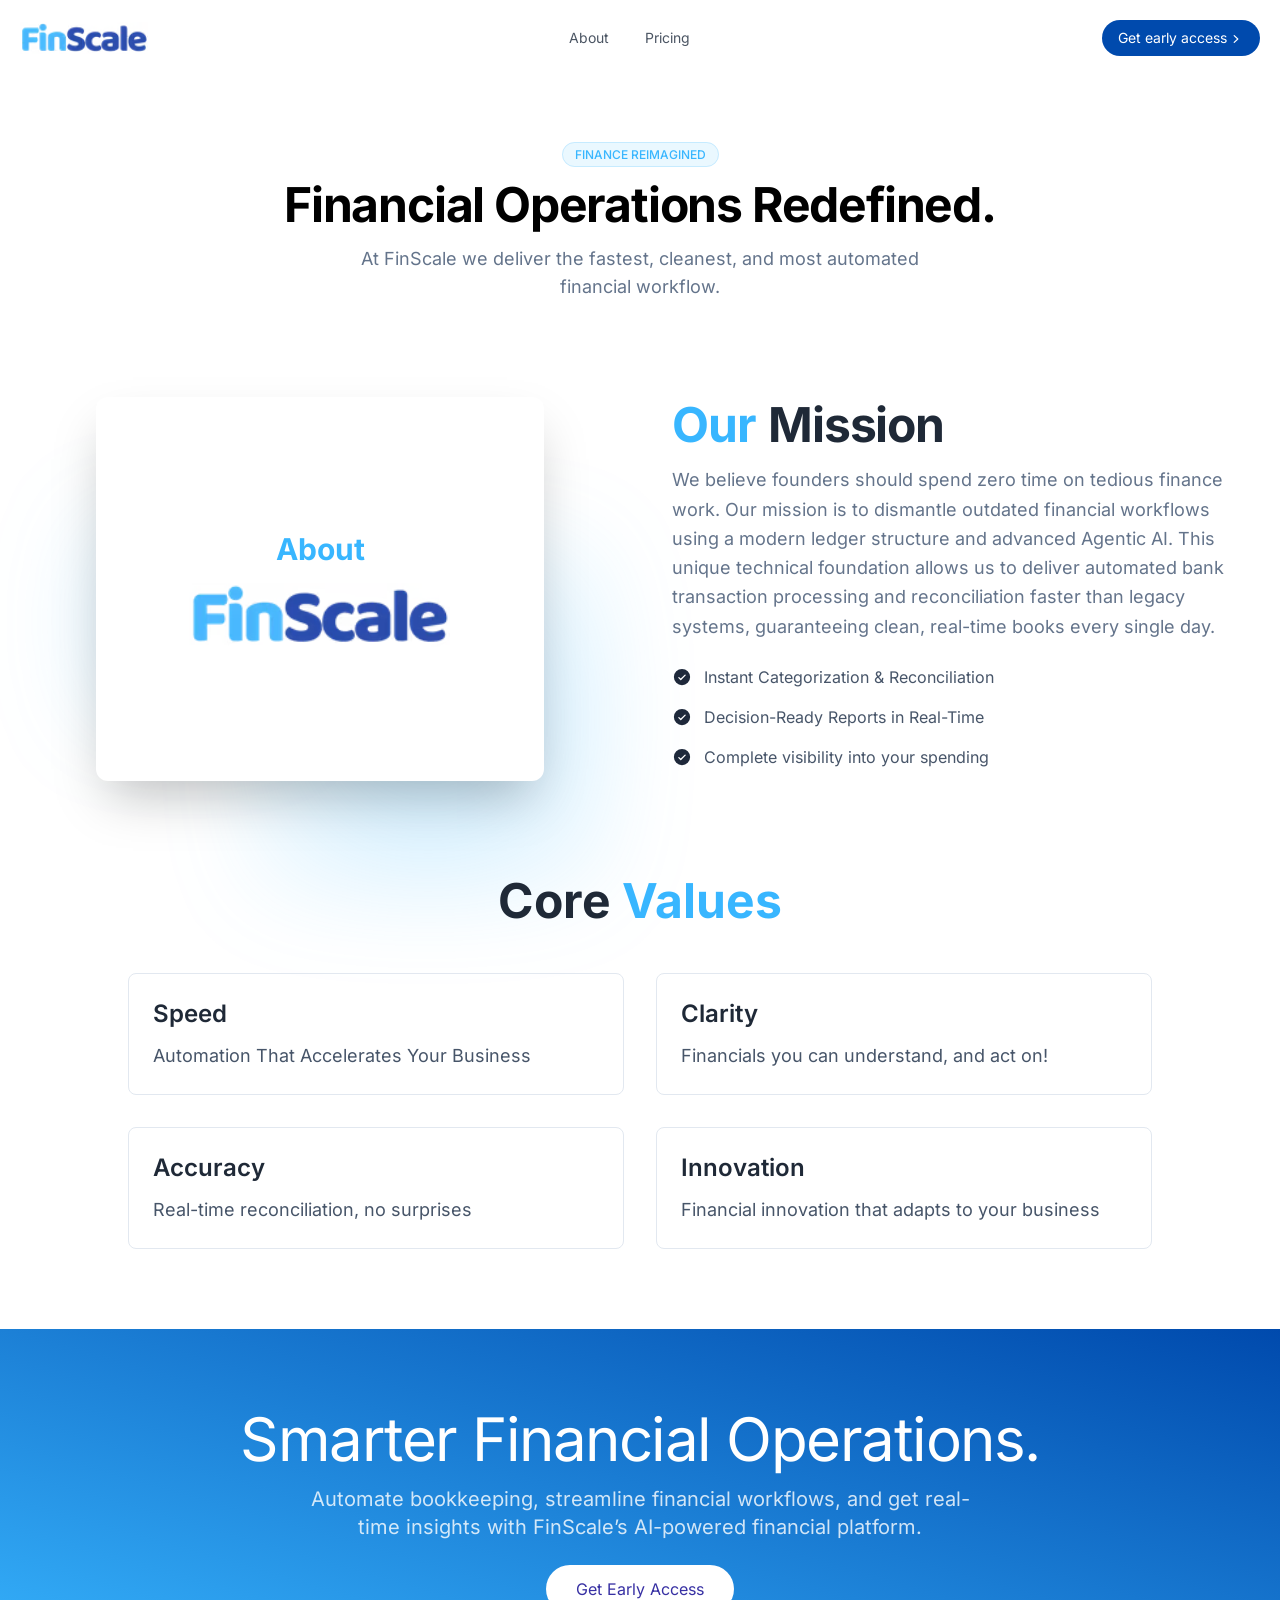
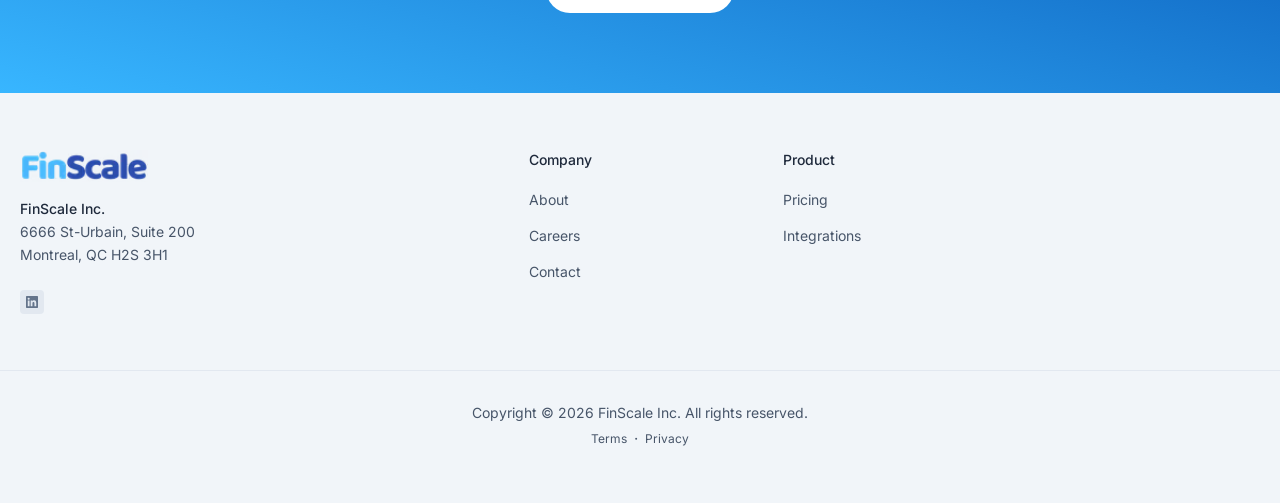
==== commit ff180bf4: "deploy: finscale-ai/fs-landing-v2@8bd8c74b001759e38c8bc54235a52db29cdb5062" ====
--- a/about/index.html
+++ b/about/index.html
@@ -1,4 +1,4 @@
-<!DOCTYPE html><html lang="en"> <head><meta charset="UTF-8"><meta name="viewport" content="width=device-width"><link rel="icon" type="image/svg+xml" href="/favicon.ico"><meta name="generator" content="Astro v5.16.5"><title>About | FinScale</title><link rel="canonical" href="https://finscale.ai/about/"><meta name="description" content="FinScale - Smarter Books. Faster Descisions"><meta name="robots" content="index, follow"><meta property="og:title" content="FinScale - Smarter Books. Faster Descisions"><meta property="og:type" content="website"><meta property="og:image" content="https://finscale.ai/opengraph.jpg"><meta property="og:url" content="https://finscale.ai/about/"><meta property="og:image:url" content="https://finscale.ai/opengraph.jpg"><meta property="og:image:alt" content="Astroship Homepage Screenshot"><meta name="twitter:card" content="summary_large_image"><meta name="twitter:site" content="@web3templates"><meta name="twitter:creator" content="@surjithctly"><!-- Enable this if you want to use Astro ViewTransitions  --><meta name="astro-view-transitions-enabled" content="true"><meta name="astro-view-transitions-fallback" content="animate"><script type="module" src="/_astro/ClientRouter.astro_astro_type_script_index_0_lang.QW52Ox2j.js"></script><link rel="stylesheet" href="/_astro/about.DY68ilFn.css">
+<!DOCTYPE html><html lang="en"> <head><meta charset="UTF-8"><meta name="viewport" content="width=device-width"><link rel="icon" type="image/svg+xml" href="/favicon.ico"><meta name="generator" content="Astro v5.16.7"><title>About | FinScale</title><link rel="canonical" href="https://finscale.ai/about/"><meta name="description" content="FinScale - Smarter Books. Faster Descisions"><meta name="robots" content="index, follow"><meta property="og:title" content="FinScale - Smarter Books. Faster Descisions"><meta property="og:type" content="website"><meta property="og:image" content="https://finscale.ai/opengraph.jpg"><meta property="og:url" content="https://finscale.ai/about/"><meta property="og:image:url" content="https://finscale.ai/opengraph.jpg"><meta property="og:image:alt" content="Astroship Homepage Screenshot"><meta name="twitter:card" content="summary_large_image"><meta name="twitter:site" content="@web3templates"><meta name="twitter:creator" content="@surjithctly"><!-- Enable this if you want to use Astro ViewTransitions  --><meta name="astro-view-transitions-enabled" content="true"><meta name="astro-view-transitions-fallback" content="animate"><script type="module" src="/_astro/ClientRouter.astro_astro_type_script_index_0_lang.CDGfc0hd.js"></script><link rel="stylesheet" href="/_astro/about.Da4JtuzC.css">
 <style>.astro-route-announcer{position:absolute;left:0;top:0;clip:rect(0 0 0 0);clip-path:inset(50%);overflow:hidden;white-space:nowrap;width:1px;height:1px}.astronav-sticky-header[data-astro-cid-itfz4qi6]{transition:all .3s ease;-webkit-transition:all .3s ease;will-change:transform}@keyframes astroFadeInOut{0%{opacity:1}to{opacity:0}}@keyframes astroFadeIn{0%{opacity:0;mix-blend-mode:plus-lighter}to{opacity:1;mix-blend-mode:plus-lighter}}@keyframes astroFadeOut{0%{opacity:1;mix-blend-mode:plus-lighter}to{opacity:0;mix-blend-mode:plus-lighter}}@keyframes astroSlideFromRight{0%{transform:translate(100%)}}@keyframes astroSlideFromLeft{0%{transform:translate(-100%)}}@keyframes astroSlideToRight{to{transform:translate(100%)}}@keyframes astroSlideToLeft{to{transform:translate(-100%)}}@media (prefers-reduced-motion){::view-transition-group(*),::view-transition-old(*),::view-transition-new(*){animation:none!important}[data-astro-transition-scope]{animation:none!important}}@font-face{font-family:Inter Variable;font-style:normal;font-display:swap;font-weight:100 900;src:url(/_astro/inter-cyrillic-ext-wght-normal.BOeWTOD4.woff2) format("woff2-variations");unicode-range:U+0460-052F,U+1C80-1C8A,U+20B4,U+2DE0-2DFF,U+A640-A69F,U+FE2E-FE2F}@font-face{font-family:Inter Variable;font-style:normal;font-display:swap;font-weight:100 900;src:url(/_astro/inter-cyrillic-wght-normal.DqGufNeO.woff2) format("woff2-variations");unicode-range:U+0301,U+0400-045F,U+0490-0491,U+04B0-04B1,U+2116}@font-face{font-family:Inter Variable;font-style:normal;font-display:swap;font-weight:100 900;src:url(/_astro/inter-greek-ext-wght-normal.DlzME5K_.woff2) format("woff2-variations");unicode-range:U+1F00-1FFF}@font-face{font-family:Inter Variable;font-style:normal;font-display:swap;font-weight:100 900;src:url(/_astro/inter-greek-wght-normal.CkhJZR-_.woff2) format("woff2-variations");unicode-range:U+0370-0377,U+037A-037F,U+0384-038A,U+038C,U+038E-03A1,U+03A3-03FF}@font-face{font-family:Inter Variable;font-style:normal;font-display:swap;font-weight:100 900;src:url(/_astro/inter-vietnamese-wght-normal.CBcvBZtf.woff2) format("woff2-variations");unicode-range:U+0102-0103,U+0110-0111,U+0128-0129,U+0168-0169,U+01A0-01A1,U+01AF-01B0,U+0300-0301,U+0303-0304,U+0308-0309,U+0323,U+0329,U+1EA0-1EF9,U+20AB}@font-face{font-family:Inter Variable;font-style:normal;font-display:swap;font-weight:100 900;src:url(/_astro/inter-latin-ext-wght-normal.DO1Apj_S.woff2) format("woff2-variations");unicode-range:U+0100-02BA,U+02BD-02C5,U+02C7-02CC,U+02CE-02D7,U+02DD-02FF,U+0304,U+0308,U+0329,U+1D00-1DBF,U+1E00-1E9F,U+1EF2-1EFF,U+2020,U+20A0-20AB,U+20AD-20C0,U+2113,U+2C60-2C7F,U+A720-A7FF}@font-face{font-family:Inter Variable;font-style:normal;font-display:swap;font-weight:100 900;src:url(/_astro/inter-latin-wght-normal.Dx4kXJAl.woff2) format("woff2-variations");unicode-range:U+0000-00FF,U+0131,U+0152-0153,U+02BB-02BC,U+02C6,U+02DA,U+02DC,U+0304,U+0308,U+0329,U+2000-206F,U+20AC,U+2122,U+2191,U+2193,U+2212,U+2215,U+FEFF,U+FFFD}img{content-visibility:auto}details>summary.list-none::-webkit-details-marker,details>summary.list-none::marker{display:none}
 </style><style>[data-astro-transition-scope="astro-o7bz76pi-1"] { view-transition-name: astro-o7bz76pi-1; }@layer astro { ::view-transition-old(astro-o7bz76pi-1) { animation: none; opacity: 0; mix-blend-mode: normal; }::view-transition-new(astro-o7bz76pi-1) { animation: none; mix-blend-mode: normal; }::view-transition-group(astro-o7bz76pi-1) { animation: none } }[data-astro-transition-fallback="old"] [data-astro-transition-scope="astro-o7bz76pi-1"],
 			[data-astro-transition-fallback="old"][data-astro-transition-scope="astro-o7bz76pi-1"] { animation: none; mix-blend-mode: normal; }[data-astro-transition-fallback="new"] [data-astro-transition-scope="astro-o7bz76pi-1"],
@@ -284,26 +284,7 @@
 </h2> <p class="text-white/80 mt-4 text-lg md:text-xl max-w-2xl">
 Automate bookkeeping, streamline financial workflows, and get real-time
     insights with FinScale’s AI-powered financial platform.
-</p> <div class="flex mt-6"> <a href="/demo" class="rounded-full text-center transition focus-visible:ring-2 focus-visible:ring-offset-2 focus-visible:ring-indigo-500 focus-visible:outline-none focus-visible:shadow-outline-indigo px-7 py-2.5 bg-white text-indigo-800 border-2 border-transparent">Get Early Access </a> </div> </div>  <footer class="py-14 bg-slate-100 border-t border-slate-100"> <div class="max-w-screen-xl mx-auto px-5">  <div class="grid sm:grid-cols-2 md:grid-cols-3 lg:grid-cols-5 gap-8"> <div class="sm:col-span-2 md:col-span-3 lg:col-span-2"> <a href="/" class="flex items-center"> <picture> <source srcset="/_astro/fs-logo-new_960.BbjI-kse_Z1Q2pUW.avif 120w, /_astro/fs-logo-new_960.BbjI-kse_qluVp.avif 160w" type="image/avif" sizes="120px"><source srcset="/_astro/fs-logo-new_960.BbjI-kse_Z1tg0yg.webp 120w, /_astro/fs-logo-new_960.BbjI-kse_N7Uj6.webp 160w" type="image/webp" sizes="120px">  <img src="/_astro/fs-logo-new_960.BbjI-kse_ZiFWk5.png" srcset="/_astro/fs-logo-new_960.BbjI-kse_Z1ODM0L.png 120w, /_astro/fs-logo-new_960.BbjI-kse_rJ8QA.png 160w" alt="FinScale Logo" sizes="120px" loading="lazy" decoding="async" fetchpriority="auto" width="960" height="237" class="h-8 w-auto"> </picture> </a> <p class="mt-4 text-sm text-slate-700 max-w-xs">
-FinScale automates your bookkeeping and delivers real-time insights, so you can run your business faster, cleaner, and smarter.
-</p> <div class="flex gap-3 mt-4 items-center"> <!-- <a
-            href="https://twitter.com"
-            target="_blank"
-            rel="noopener noreferrer"
-            class="bg-slate-200 hover:bg-slate-300 rounded w-6 h-6 inline-flex items-center justify-center text-slate-500">
-            <svg class="w-3 h-3" viewBox="0 0 300 300" fill="currentColor">
-              <path d="M178.57 127.15 290.27 0h-26.46l-97.03 110.38L89.34 0H0l117.13 166.93L0 300.25h26.46l102.4-116.59 81.8 116.59h89.34M36.01 19.54H76.66l187.13 262.13h-40.66"/>
-            </svg>
-            <span class="sr-only">X (formerly Twitter)</span></a
-          > --> <!-- <a
-            href="https://facebook.com/"
-            target="_blank"
-            rel="noopener noreferrer"
-            class="bg-slate-200 hover:bg-slate-300 rounded w-6 h-6 inline-flex items-center justify-center text-slate-500">
-            <Icon name="bx:bxl-facebook-circle" class="w-4 h-4" /><span
-              class="sr-only">Facebook</span
-            ></a
-          > --> <a href="https://ca.linkedin.com/company/finscale-ai" target="_blank" rel="noopener noreferrer" class="bg-slate-200 hover:bg-slate-300 rounded w-6 h-6 inline-flex items-center justify-center text-slate-500"> <svg width="1em" height="1em" class="w-4 h-4" data-icon="bx:bxl-linkedin-square">   <symbol id="ai:bx:bxl-linkedin-square" viewBox="0 0 24 24"><path d="M20 3H4a1 1 0 0 0-1 1v16a1 1 0 0 0 1 1h16a1 1 0 0 0 1-1V4a1 1 0 0 0-1-1zM8.339 18.337H5.667v-8.59h2.672v8.59zM7.003 8.574a1.548 1.548 0 1 1 0-3.096a1.548 1.548 0 0 1 0 3.096zm11.335 9.763h-2.669V14.16c0-.996-.018-2.277-1.388-2.277c-1.39 0-1.601 1.086-1.601 2.207v4.248h-2.667v-8.59h2.56v1.174h.037c.355-.675 1.227-1.387 2.524-1.387c2.704 0 3.203 1.778 3.203 4.092v4.71z" fill="currentColor"/></symbol><use href="#ai:bx:bxl-linkedin-square"></use>  </svg><span class="sr-only">Linkedin</span></a> </div> </div> <div> <h3 class="font-medium text-sm text-slate-800">Company</h3> <div class="flex flex-col mt-3"> <a href="/about" class="py-2 text-sm text-slate-600 hover:text-indigo-600"> About </a><a href="/careers" class="py-2 text-sm text-slate-600 hover:text-indigo-600"> Careers </a><a href="/contact" class="py-2 text-sm text-slate-600 hover:text-indigo-600"> Contact </a> </div> </div> <div> <h3 class="font-medium text-sm text-slate-800">Product</h3> <div class="flex flex-col mt-3"> <a href="/pricing" class="py-2 text-sm text-slate-600 hover:text-indigo-600"> Pricing </a><a href="/#integrations" class="py-2 text-sm text-slate-600 hover:text-indigo-600"> Integrations </a> </div> </div> <!-- <div>
+</p> <div class="flex mt-6"> <a href="/demo" class="rounded-full text-center transition focus-visible:ring-2 focus-visible:ring-offset-2 focus-visible:ring-indigo-500 focus-visible:outline-none focus-visible:shadow-outline-indigo px-7 py-2.5 bg-white text-indigo-800 border-2 border-transparent">Get Early Access </a> </div> </div>  <footer class="py-14 bg-slate-100 border-t border-slate-100"> <div class="max-w-screen-xl mx-auto px-5">  <div class="grid sm:grid-cols-2 md:grid-cols-3 lg:grid-cols-5 gap-8"> <div class="sm:col-span-2 md:col-span-3 lg:col-span-2"> <a href="/" class="flex items-center"> <picture> <source srcset="/_astro/fs-logo-new_960.BbjI-kse_Z1Q2pUW.avif 120w, /_astro/fs-logo-new_960.BbjI-kse_qluVp.avif 160w" type="image/avif" sizes="120px"><source srcset="/_astro/fs-logo-new_960.BbjI-kse_Z1tg0yg.webp 120w, /_astro/fs-logo-new_960.BbjI-kse_N7Uj6.webp 160w" type="image/webp" sizes="120px">  <img src="/_astro/fs-logo-new_960.BbjI-kse_ZiFWk5.png" srcset="/_astro/fs-logo-new_960.BbjI-kse_Z1ODM0L.png 120w, /_astro/fs-logo-new_960.BbjI-kse_rJ8QA.png 160w" alt="FinScale Logo" sizes="120px" loading="lazy" decoding="async" fetchpriority="auto" width="960" height="237" class="h-8 w-auto"> </picture> </a> <div class="mt-4 text-sm text-slate-600 leading-relaxed"> <p class="font-medium text-slate-800">FinScale Inc.</p> <p>6666 St-Urbain, Suite 200</p> <p>Montreal, QC H2S 3H1</p> </div> <div class="flex gap-3 mt-6 items-center"> <a href="https://ca.linkedin.com/company/finscale-ai" target="_blank" rel="noopener noreferrer" class="bg-slate-200 hover:bg-slate-300 rounded w-6 h-6 inline-flex items-center justify-center text-slate-500 transition-colors"> <svg width="1em" height="1em" class="w-4 h-4" data-icon="bx:bxl-linkedin-square">   <symbol id="ai:bx:bxl-linkedin-square" viewBox="0 0 24 24"><path d="M20 3H4a1 1 0 0 0-1 1v16a1 1 0 0 0 1 1h16a1 1 0 0 0 1-1V4a1 1 0 0 0-1-1zM8.339 18.337H5.667v-8.59h2.672v8.59zM7.003 8.574a1.548 1.548 0 1 1 0-3.096a1.548 1.548 0 0 1 0 3.096zm11.335 9.763h-2.669V14.16c0-.996-.018-2.277-1.388-2.277c-1.39 0-1.601 1.086-1.601 2.207v4.248h-2.667v-8.59h2.56v1.174h.037c.355-.675 1.227-1.387 2.524-1.387c2.704 0 3.203 1.778 3.203 4.092v4.71z" fill="currentColor"/></symbol><use href="#ai:bx:bxl-linkedin-square"></use>  </svg><span class="sr-only">Linkedin</span></a> </div> </div> <div> <h3 class="font-medium text-sm text-slate-800">Company</h3> <div class="flex flex-col mt-3"> <a href="/about" class="py-2 text-sm text-slate-600 hover:text-indigo-600"> About </a><a href="/careers" class="py-2 text-sm text-slate-600 hover:text-indigo-600"> Careers </a><a href="/contact" class="py-2 text-sm text-slate-600 hover:text-indigo-600"> Contact </a> </div> </div> <div> <h3 class="font-medium text-sm text-slate-800">Product</h3> <div class="flex flex-col mt-3"> <a href="/pricing" class="py-2 text-sm text-slate-600 hover:text-indigo-600"> Pricing </a><a href="/#integrations" class="py-2 text-sm text-slate-600 hover:text-indigo-600"> Integrations </a> </div> </div> <!-- <div>
         <h3 class="font-medium text-sm text-slate-800">Resources</h3>
         <div class="flex flex-col mt-3">
           {
@@ -317,7 +298,7 @@
           }
         </div>
       </div> --> </div>  </div> <div class="mt-14 pt-8 px-5 border-t border-slate-200"> <div class="max-w-screen-xl mx-auto px-5">  <p class="text-center text-sm text-slate-600 [text-wrap:balance]">
-Copyright © 2025 FinScale Inc. All rights reserved.
+Copyright © 2026 FinScale Inc. All rights reserved.
 </p> <p class="text-center text-xs text-slate-600 mt-2"> <a href="/terms" class="hover:text-indigo-500"> Terms</a> ・ <a href="/privacy" class="hover:text-indigo-500">
 Privacy</a> </p>  </div> </div> </footer> </body></html> <!-- ---
 import { getCollection } from "astro:content";
--- a/_astro/about.Da4JtuzC.css
+++ b/_astro/about.Da4JtuzC.css
@@ -0,0 +1 @@
+*,:before,:after{--tw-border-spacing-x: 0;--tw-border-spacing-y: 0;--tw-translate-x: 0;--tw-translate-y: 0;--tw-rotate: 0;--tw-skew-x: 0;--tw-skew-y: 0;--tw-scale-x: 1;--tw-scale-y: 1;--tw-pan-x: ;--tw-pan-y: ;--tw-pinch-zoom: ;--tw-scroll-snap-strictness: proximity;--tw-gradient-from-position: ;--tw-gradient-via-position: ;--tw-gradient-to-position: ;--tw-ordinal: ;--tw-slashed-zero: ;--tw-numeric-figure: ;--tw-numeric-spacing: ;--tw-numeric-fraction: ;--tw-ring-inset: ;--tw-ring-offset-width: 0px;--tw-ring-offset-color: #fff;--tw-ring-color: rgb(59 130 246 / .5);--tw-ring-offset-shadow: 0 0 #0000;--tw-ring-shadow: 0 0 #0000;--tw-shadow: 0 0 #0000;--tw-shadow-colored: 0 0 #0000;--tw-blur: ;--tw-brightness: ;--tw-contrast: ;--tw-grayscale: ;--tw-hue-rotate: ;--tw-invert: ;--tw-saturate: ;--tw-sepia: ;--tw-drop-shadow: ;--tw-backdrop-blur: ;--tw-backdrop-brightness: ;--tw-backdrop-contrast: ;--tw-backdrop-grayscale: ;--tw-backdrop-hue-rotate: ;--tw-backdrop-invert: ;--tw-backdrop-opacity: ;--tw-backdrop-saturate: ;--tw-backdrop-sepia: ;--tw-contain-size: ;--tw-contain-layout: ;--tw-contain-paint: ;--tw-contain-style: }::backdrop{--tw-border-spacing-x: 0;--tw-border-spacing-y: 0;--tw-translate-x: 0;--tw-translate-y: 0;--tw-rotate: 0;--tw-skew-x: 0;--tw-skew-y: 0;--tw-scale-x: 1;--tw-scale-y: 1;--tw-pan-x: ;--tw-pan-y: ;--tw-pinch-zoom: ;--tw-scroll-snap-strictness: proximity;--tw-gradient-from-position: ;--tw-gradient-via-position: ;--tw-gradient-to-position: ;--tw-ordinal: ;--tw-slashed-zero: ;--tw-numeric-figure: ;--tw-numeric-spacing: ;--tw-numeric-fraction: ;--tw-ring-inset: ;--tw-ring-offset-width: 0px;--tw-ring-offset-color: #fff;--tw-ring-color: rgb(59 130 246 / .5);--tw-ring-offset-shadow: 0 0 #0000;--tw-ring-shadow: 0 0 #0000;--tw-shadow: 0 0 #0000;--tw-shadow-colored: 0 0 #0000;--tw-blur: ;--tw-brightness: ;--tw-contrast: ;--tw-grayscale: ;--tw-hue-rotate: ;--tw-invert: ;--tw-saturate: ;--tw-sepia: ;--tw-drop-shadow: ;--tw-backdrop-blur: ;--tw-backdrop-brightness: ;--tw-backdrop-contrast: ;--tw-backdrop-grayscale: ;--tw-backdrop-hue-rotate: ;--tw-backdrop-invert: ;--tw-backdrop-opacity: ;--tw-backdrop-saturate: ;--tw-backdrop-sepia: ;--tw-contain-size: ;--tw-contain-layout: ;--tw-contain-paint: ;--tw-contain-style: }*,:before,:after{box-sizing:border-box;border-width:0;border-style:solid;border-color:#e5e7eb}:before,:after{--tw-content: ""}html,:host{line-height:1.5;-webkit-text-size-adjust:100%;-moz-tab-size:4;-o-tab-size:4;tab-size:4;font-family:Inter Variable,Inter,ui-sans-serif,system-ui,sans-serif,"Apple Color Emoji","Segoe UI Emoji",Segoe UI Symbol,"Noto Color Emoji";font-feature-settings:normal;font-variation-settings:normal;-webkit-tap-highlight-color:transparent}body{margin:0;line-height:inherit}hr{height:0;color:inherit;border-top-width:1px}abbr:where([title]){-webkit-text-decoration:underline dotted;text-decoration:underline dotted}h1,h2,h3,h4,h5,h6{font-size:inherit;font-weight:inherit}a{color:inherit;text-decoration:inherit}b,strong{font-weight:bolder}code,kbd,samp,pre{font-family:ui-monospace,SFMono-Regular,Menlo,Monaco,Consolas,Liberation Mono,Courier New,monospace;font-feature-settings:normal;font-variation-settings:normal;font-size:1em}small{font-size:80%}sub,sup{font-size:75%;line-height:0;position:relative;vertical-align:baseline}sub{bottom:-.25em}sup{top:-.5em}table{text-indent:0;border-color:inherit;border-collapse:collapse}button,input,optgroup,select,textarea{font-family:inherit;font-feature-settings:inherit;font-variation-settings:inherit;font-size:100%;font-weight:inherit;line-height:inherit;letter-spacing:inherit;color:inherit;margin:0;padding:0}button,select{text-transform:none}button,input:where([type=button]),input:where([type=reset]),input:where([type=submit]){-webkit-appearance:button;background-color:transparent;background-image:none}:-moz-focusring{outline:auto}:-moz-ui-invalid{box-shadow:none}progress{vertical-align:baseline}::-webkit-inner-spin-button,::-webkit-outer-spin-button{height:auto}[type=search]{-webkit-appearance:textfield;outline-offset:-2px}::-webkit-search-decoration{-webkit-appearance:none}::-webkit-file-upload-button{-webkit-appearance:button;font:inherit}summary{display:list-item}blockquote,dl,dd,h1,h2,h3,h4,h5,h6,hr,figure,p,pre{margin:0}fieldset{margin:0;padding:0}legend{padding:0}ol,ul,menu{list-style:none;margin:0;padding:0}dialog{padding:0}textarea{resize:vertical}input::-moz-placeholder,textarea::-moz-placeholder{opacity:1;color:#9ca3af}input::placeholder,textarea::placeholder{opacity:1;color:#9ca3af}button,[role=button]{cursor:pointer}:disabled{cursor:default}img,svg,video,canvas,audio,iframe,embed,object{display:block;vertical-align:middle}img,video{max-width:100%;height:auto}[hidden]:where(:not([hidden=until-found])){display:none}.container{width:100%}@media (min-width: 640px){.container{max-width:640px}}@media (min-width: 768px){.container{max-width:768px}}@media (min-width: 1024px){.container{max-width:1024px}}@media (min-width: 1280px){.container{max-width:1280px}}@media (min-width: 1536px){.container{max-width:1536px}}.prose{color:var(--tw-prose-body);max-width:65ch}.prose :where(p):not(:where([class~=not-prose],[class~=not-prose] *)){margin-top:1.25em;margin-bottom:1.25em}.prose :where([class~=lead]):not(:where([class~=not-prose],[class~=not-prose] *)){color:var(--tw-prose-lead);font-size:1.25em;line-height:1.6;margin-top:1.2em;margin-bottom:1.2em}.prose :where(a):not(:where([class~=not-prose],[class~=not-prose] *)){color:var(--tw-prose-links);text-decoration:underline;font-weight:500}.prose :where(strong):not(:where([class~=not-prose],[class~=not-prose] *)){color:var(--tw-prose-bold);font-weight:600}.prose :where(a strong):not(:where([class~=not-prose],[class~=not-prose] *)){color:inherit}.prose :where(blockquote strong):not(:where([class~=not-prose],[class~=not-prose] *)){color:inherit}.prose :where(thead th strong):not(:where([class~=not-prose],[class~=not-prose] *)){color:inherit}.prose :where(ol):not(:where([class~=not-prose],[class~=not-prose] *)){list-style-type:decimal;margin-top:1.25em;margin-bottom:1.25em;padding-inline-start:1.625em}.prose :where(ol[type=A]):not(:where([class~=not-prose],[class~=not-prose] *)){list-style-type:upper-alpha}.prose :where(ol[type=a]):not(:where([class~=not-prose],[class~=not-prose] *)){list-style-type:lower-alpha}.prose :where(ol[type=A s]):not(:where([class~=not-prose],[class~=not-prose] *)){list-style-type:upper-alpha}.prose :where(ol[type=a s]):not(:where([class~=not-prose],[class~=not-prose] *)){list-style-type:lower-alpha}.prose :where(ol[type=I]):not(:where([class~=not-prose],[class~=not-prose] *)){list-style-type:upper-roman}.prose :where(ol[type=i]):not(:where([class~=not-prose],[class~=not-prose] *)){list-style-type:lower-roman}.prose :where(ol[type=I s]):not(:where([class~=not-prose],[class~=not-prose] *)){list-style-type:upper-roman}.prose :where(ol[type=i s]):not(:where([class~=not-prose],[class~=not-prose] *)){list-style-type:lower-roman}.prose :where(ol[type="1"]):not(:where([class~=not-prose],[class~=not-prose] *)){list-style-type:decimal}.prose :where(ul):not(:where([class~=not-prose],[class~=not-prose] *)){list-style-type:disc;margin-top:1.25em;margin-bottom:1.25em;padding-inline-start:1.625em}.prose :where(ol>li):not(:where([class~=not-prose],[class~=not-prose] *))::marker{font-weight:400;color:var(--tw-prose-counters)}.prose :where(ul>li):not(:where([class~=not-prose],[class~=not-prose] *))::marker{color:var(--tw-prose-bullets)}.prose :where(dt):not(:where([class~=not-prose],[class~=not-prose] *)){color:var(--tw-prose-headings);font-weight:600;margin-top:1.25em}.prose :where(hr):not(:where([class~=not-prose],[class~=not-prose] *)){border-color:var(--tw-prose-hr);border-top-width:1px;margin-top:3em;margin-bottom:3em}.prose :where(blockquote):not(:where([class~=not-prose],[class~=not-prose] *)){font-weight:500;font-style:italic;color:var(--tw-prose-quotes);border-inline-start-width:.25rem;border-inline-start-color:var(--tw-prose-quote-borders);quotes:"“""”""‘""’";margin-top:1.6em;margin-bottom:1.6em;padding-inline-start:1em}.prose :where(blockquote p:first-of-type):not(:where([class~=not-prose],[class~=not-prose] *)):before{content:open-quote}.prose :where(blockquote p:last-of-type):not(:where([class~=not-prose],[class~=not-prose] *)):after{content:close-quote}.prose :where(h1):not(:where([class~=not-prose],[class~=not-prose] *)){color:var(--tw-prose-headings);font-weight:800;font-size:2.25em;margin-top:0;margin-bottom:.8888889em;line-height:1.1111111}.prose :where(h1 strong):not(:where([class~=not-prose],[class~=not-prose] *)){font-weight:900;color:inherit}.prose :where(h2):not(:where([class~=not-prose],[class~=not-prose] *)){color:var(--tw-prose-headings);font-weight:700;font-size:1.5em;margin-top:2em;margin-bottom:1em;line-height:1.3333333}.prose :where(h2 strong):not(:where([class~=not-prose],[class~=not-prose] *)){font-weight:800;color:inherit}.prose :where(h3):not(:where([class~=not-prose],[class~=not-prose] *)){color:var(--tw-prose-headings);font-weight:600;font-size:1.25em;margin-top:1.6em;margin-bottom:.6em;line-height:1.6}.prose :where(h3 strong):not(:where([class~=not-prose],[class~=not-prose] *)){font-weight:700;color:inherit}.prose :where(h4):not(:where([class~=not-prose],[class~=not-prose] *)){color:var(--tw-prose-headings);font-weight:600;margin-top:1.5em;margin-bottom:.5em;line-height:1.5}.prose :where(h4 strong):not(:where([class~=not-prose],[class~=not-prose] *)){font-weight:700;color:inherit}.prose :where(img):not(:where([class~=not-prose],[class~=not-prose] *)){margin-top:2em;margin-bottom:2em}.prose :where(picture):not(:where([class~=not-prose],[class~=not-prose] *)){display:block;margin-top:2em;margin-bottom:2em}.prose :where(video):not(:where([class~=not-prose],[class~=not-prose] *)){margin-top:2em;margin-bottom:2em}.prose :where(kbd):not(:where([class~=not-prose],[class~=not-prose] *)){font-weight:500;font-family:inherit;color:var(--tw-prose-kbd);box-shadow:0 0 0 1px var(--tw-prose-kbd-shadows),0 3px 0 var(--tw-prose-kbd-shadows);font-size:.875em;border-radius:.3125rem;padding-top:.1875em;padding-inline-end:.375em;padding-bottom:.1875em;padding-inline-start:.375em}.prose :where(code):not(:where([class~=not-prose],[class~=not-prose] *)){color:var(--tw-prose-code);font-weight:600;font-size:.875em}.prose :where(code):not(:where([class~=not-prose],[class~=not-prose] *)):before{content:"`"}.prose :where(code):not(:where([class~=not-prose],[class~=not-prose] *)):after{content:"`"}.prose :where(a code):not(:where([class~=not-prose],[class~=not-prose] *)){color:inherit}.prose :where(h1 code):not(:where([class~=not-prose],[class~=not-prose] *)){color:inherit}.prose :where(h2 code):not(:where([class~=not-prose],[class~=not-prose] *)){color:inherit;font-size:.875em}.prose :where(h3 code):not(:where([class~=not-prose],[class~=not-prose] *)){color:inherit;font-size:.9em}.prose :where(h4 code):not(:where([class~=not-prose],[class~=not-prose] *)){color:inherit}.prose :where(blockquote code):not(:where([class~=not-prose],[class~=not-prose] *)){color:inherit}.prose :where(thead th code):not(:where([class~=not-prose],[class~=not-prose] *)){color:inherit}.prose :where(pre):not(:where([class~=not-prose],[class~=not-prose] *)){color:var(--tw-prose-pre-code);background-color:var(--tw-prose-pre-bg);overflow-x:auto;font-weight:400;font-size:.875em;line-height:1.7142857;margin-top:1.7142857em;margin-bottom:1.7142857em;border-radius:.375rem;padding-top:.8571429em;padding-inline-end:1.1428571em;padding-bottom:.8571429em;padding-inline-start:1.1428571em}.prose :where(pre code):not(:where([class~=not-prose],[class~=not-prose] *)){background-color:transparent;border-width:0;border-radius:0;padding:0;font-weight:inherit;color:inherit;font-size:inherit;font-family:inherit;line-height:inherit}.prose :where(pre code):not(:where([class~=not-prose],[class~=not-prose] *)):before{content:none}.prose :where(pre code):not(:where([class~=not-prose],[class~=not-prose] *)):after{content:none}.prose :where(table):not(:where([class~=not-prose],[class~=not-prose] *)){width:100%;table-layout:auto;margin-top:2em;margin-bottom:2em;font-size:.875em;line-height:1.7142857}.prose :where(thead):not(:where([class~=not-prose],[class~=not-prose] *)){border-bottom-width:1px;border-bottom-color:var(--tw-prose-th-borders)}.prose :where(thead th):not(:where([class~=not-prose],[class~=not-prose] *)){color:var(--tw-prose-headings);font-weight:600;vertical-align:bottom;padding-inline-end:.5714286em;padding-bottom:.5714286em;padding-inline-start:.5714286em}.prose :where(tbody tr):not(:where([class~=not-prose],[class~=not-prose] *)){border-bottom-width:1px;border-bottom-color:var(--tw-prose-td-borders)}.prose :where(tbody tr:last-child):not(:where([class~=not-prose],[class~=not-prose] *)){border-bottom-width:0}.prose :where(tbody td):not(:where([class~=not-prose],[class~=not-prose] *)){vertical-align:baseline}.prose :where(tfoot):not(:where([class~=not-prose],[class~=not-prose] *)){border-top-width:1px;border-top-color:var(--tw-prose-th-borders)}.prose :where(tfoot td):not(:where([class~=not-prose],[class~=not-prose] *)){vertical-align:top}.prose :where(th,td):not(:where([class~=not-prose],[class~=not-prose] *)){text-align:start}.prose :where(figure>*):not(:where([class~=not-prose],[class~=not-prose] *)){margin-top:0;margin-bottom:0}.prose :where(figcaption):not(:where([class~=not-prose],[class~=not-prose] *)){color:var(--tw-prose-captions);font-size:.875em;line-height:1.4285714;margin-top:.8571429em}.prose{--tw-prose-body: #374151;--tw-prose-headings: #111827;--tw-prose-lead: #4b5563;--tw-prose-links: #111827;--tw-prose-bold: #111827;--tw-prose-counters: #6b7280;--tw-prose-bullets: #d1d5db;--tw-prose-hr: #e5e7eb;--tw-prose-quotes: #111827;--tw-prose-quote-borders: #e5e7eb;--tw-prose-captions: #6b7280;--tw-prose-kbd: #111827;--tw-prose-kbd-shadows: rgb(17 24 39 / 10%);--tw-prose-code: #111827;--tw-prose-pre-code: #e5e7eb;--tw-prose-pre-bg: #1f2937;--tw-prose-th-borders: #d1d5db;--tw-prose-td-borders: #e5e7eb;--tw-prose-invert-body: #d1d5db;--tw-prose-invert-headings: #fff;--tw-prose-invert-lead: #9ca3af;--tw-prose-invert-links: #fff;--tw-prose-invert-bold: #fff;--tw-prose-invert-counters: #9ca3af;--tw-prose-invert-bullets: #4b5563;--tw-prose-invert-hr: #374151;--tw-prose-invert-quotes: #f3f4f6;--tw-prose-invert-quote-borders: #374151;--tw-prose-invert-captions: #9ca3af;--tw-prose-invert-kbd: #fff;--tw-prose-invert-kbd-shadows: rgb(255 255 255 / 10%);--tw-prose-invert-code: #fff;--tw-prose-invert-pre-code: #d1d5db;--tw-prose-invert-pre-bg: rgb(0 0 0 / 50%);--tw-prose-invert-th-borders: #4b5563;--tw-prose-invert-td-borders: #374151;font-size:1rem;line-height:1.75}.prose :where(picture>img):not(:where([class~=not-prose],[class~=not-prose] *)){margin-top:0;margin-bottom:0}.prose :where(li):not(:where([class~=not-prose],[class~=not-prose] *)){margin-top:.5em;margin-bottom:.5em}.prose :where(ol>li):not(:where([class~=not-prose],[class~=not-prose] *)){padding-inline-start:.375em}.prose :where(ul>li):not(:where([class~=not-prose],[class~=not-prose] *)){padding-inline-start:.375em}.prose :where(.prose>ul>li p):not(:where([class~=not-prose],[class~=not-prose] *)){margin-top:.75em;margin-bottom:.75em}.prose :where(.prose>ul>li>p:first-child):not(:where([class~=not-prose],[class~=not-prose] *)){margin-top:1.25em}.prose :where(.prose>ul>li>p:last-child):not(:where([class~=not-prose],[class~=not-prose] *)){margin-bottom:1.25em}.prose :where(.prose>ol>li>p:first-child):not(:where([class~=not-prose],[class~=not-prose] *)){margin-top:1.25em}.prose :where(.prose>ol>li>p:last-child):not(:where([class~=not-prose],[class~=not-prose] *)){margin-bottom:1.25em}.prose :where(ul ul,ul ol,ol ul,ol ol):not(:where([class~=not-prose],[class~=not-prose] *)){margin-top:.75em;margin-bottom:.75em}.prose :where(dl):not(:where([class~=not-prose],[class~=not-prose] *)){margin-top:1.25em;margin-bottom:1.25em}.prose :where(dd):not(:where([class~=not-prose],[class~=not-prose] *)){margin-top:.5em;padding-inline-start:1.625em}.prose :where(hr+*):not(:where([class~=not-prose],[class~=not-prose] *)){margin-top:0}.prose :where(h2+*):not(:where([class~=not-prose],[class~=not-prose] *)){margin-top:0}.prose :where(h3+*):not(:where([class~=not-prose],[class~=not-prose] *)){margin-top:0}.prose :where(h4+*):not(:where([class~=not-prose],[class~=not-prose] *)){margin-top:0}.prose :where(thead th:first-child):not(:where([class~=not-prose],[class~=not-prose] *)){padding-inline-start:0}.prose :where(thead th:last-child):not(:where([class~=not-prose],[class~=not-prose] *)){padding-inline-end:0}.prose :where(tbody td,tfoot td):not(:where([class~=not-prose],[class~=not-prose] *)){padding-top:.5714286em;padding-inline-end:.5714286em;padding-bottom:.5714286em;padding-inline-start:.5714286em}.prose :where(tbody td:first-child,tfoot td:first-child):not(:where([class~=not-prose],[class~=not-prose] *)){padding-inline-start:0}.prose :where(tbody td:last-child,tfoot td:last-child):not(:where([class~=not-prose],[class~=not-prose] *)){padding-inline-end:0}.prose :where(figure):not(:where([class~=not-prose],[class~=not-prose] *)){margin-top:2em;margin-bottom:2em}.prose :where(.prose>:first-child):not(:where([class~=not-prose],[class~=not-prose] *)){margin-top:0}.prose :where(.prose>:last-child):not(:where([class~=not-prose],[class~=not-prose] *)){margin-bottom:0}.sr-only{position:absolute;width:1px;height:1px;padding:0;margin:-1px;overflow:hidden;clip:rect(0,0,0,0);white-space:nowrap;border-width:0}.visible{visibility:visible}.static{position:static}.absolute{position:absolute}.relative{position:relative}.sticky{position:sticky}.inset-0{inset:0}.-top-10{top:-2.5rem}.-top-3{top:-.75rem}.left-0{left:0}.left-1\/2{left:50%}.left-10{left:2.5rem}.left-2{left:.5rem}.right-0{right:0}.right-1\/3{right:33.333333%}.right-10{right:2.5rem}.right-56{right:14rem}.top-0{top:0}.top-1\/3{top:33.333333%}.top-1\/4{top:25%}.top-10{top:2.5rem}.top-8{top:2rem}.isolate{isolation:isolate}.-z-10{z-index:-10}.z-10{z-index:10}.z-20{z-index:20}.z-50{z-index:50}.order-1{order:1}.order-2{order:2}.order-3{order:3}.order-first{order:-9999}.mx-auto{margin-left:auto;margin-right:auto}.my-2{margin-top:.5rem;margin-bottom:.5rem}.my-24{margin-top:6rem;margin-bottom:6rem}.-ml-2{margin-left:-.5rem}.-ml-px{margin-left:-1px}.-mt-16{margin-top:-4rem}.-mt-2{margin-top:-.5rem}.mb-2{margin-bottom:.5rem}.mb-3{margin-bottom:.75rem}.mb-4{margin-bottom:1rem}.mb-5{margin-bottom:1.25rem}.ml-1{margin-left:.25rem}.mr-1{margin-right:.25rem}.mt-0\.5{margin-top:.125rem}.mt-1{margin-top:.25rem}.mt-10{margin-top:2.5rem}.mt-12{margin-top:3rem}.mt-14{margin-top:3.5rem}.mt-16{margin-top:4rem}.mt-2{margin-top:.5rem}.mt-20{margin-top:5rem}.mt-24{margin-top:6rem}.mt-3{margin-top:.75rem}.mt-32{margin-top:8rem}.mt-4{margin-top:1rem}.mt-5{margin-top:1.25rem}.mt-6{margin-top:1.5rem}.mt-8{margin-top:2rem}.mt-px{margin-top:1px}.block{display:block}.inline-block{display:inline-block}.flex{display:flex}.inline-flex{display:inline-flex}.table{display:table}.grid{display:grid}.hidden{display:none}.aspect-square{aspect-ratio:1 / 1}.h-10{height:2.5rem}.h-12{height:3rem}.h-16{height:4rem}.h-24{height:6rem}.h-3{height:.75rem}.h-32{height:8rem}.h-36{height:9rem}.h-4{height:1rem}.h-44{height:11rem}.h-5{height:1.25rem}.h-6{height:1.5rem}.h-64{height:16rem}.h-7{height:1.75rem}.h-8{height:2rem}.h-96{height:24rem}.h-auto{height:auto}.h-full{height:100%}.min-h-\[calc\(100vh-20rem\)\]{min-height:calc(100vh - 20rem)}.w-10{width:2.5rem}.w-12{width:3rem}.w-16{width:4rem}.w-3{width:.75rem}.w-4{width:1rem}.w-44{width:11rem}.w-5{width:1.25rem}.w-6{width:1.5rem}.w-64{width:16rem}.w-8{width:2rem}.w-96{width:24rem}.w-\[55\%\]{width:55%}.w-\[80\%\]{width:80%}.w-\[calc\(100vw-5\.75rem\)\]{width:calc(100vw - 5.75rem)}.w-auto{width:auto}.w-full{width:100%}.min-w-full{min-width:100%}.min-w-max{min-width:-moz-max-content;min-width:max-content}.max-w-2xl{max-width:42rem}.max-w-3xl{max-width:48rem}.max-w-4xl{max-width:56rem}.max-w-5xl{max-width:64rem}.max-w-lg{max-width:32rem}.max-w-md{max-width:28rem}.max-w-screen-xl{max-width:1280px}.max-w-xl{max-width:36rem}.flex-shrink-0,.shrink-0{flex-shrink:0}.grow{flex-grow:1}.origin-top-left{transform-origin:top left}.origin-top-right{transform-origin:top right}.-translate-x-1\/2{--tw-translate-x: -50%;transform:translate(var(--tw-translate-x),var(--tw-translate-y)) rotate(var(--tw-rotate)) skew(var(--tw-skew-x)) skewY(var(--tw-skew-y)) scaleX(var(--tw-scale-x)) scaleY(var(--tw-scale-y))}.-translate-y-3{--tw-translate-y: -.75rem;transform:translate(var(--tw-translate-x),var(--tw-translate-y)) rotate(var(--tw-rotate)) skew(var(--tw-skew-x)) skewY(var(--tw-skew-y)) scaleX(var(--tw-scale-x)) scaleY(var(--tw-scale-y))}.translate-x-2\/3{--tw-translate-x: 66.666667%;transform:translate(var(--tw-translate-x),var(--tw-translate-y)) rotate(var(--tw-rotate)) skew(var(--tw-skew-x)) skewY(var(--tw-skew-y)) scaleX(var(--tw-scale-x)) scaleY(var(--tw-scale-y))}.transform{transform:translate(var(--tw-translate-x),var(--tw-translate-y)) rotate(var(--tw-rotate)) skew(var(--tw-skew-x)) skewY(var(--tw-skew-y)) scaleX(var(--tw-scale-x)) scaleY(var(--tw-scale-y))}.cursor-pointer{cursor:pointer}.snap-x{scroll-snap-type:x var(--tw-scroll-snap-strictness)}.snap-mandatory{--tw-scroll-snap-strictness: mandatory}.snap-start{scroll-snap-align:start}.snap-always{scroll-snap-stop:always}.scroll-m-5{scroll-margin:1.25rem}.list-none{list-style-type:none}.grid-cols-5{grid-template-columns:repeat(5,minmax(0,1fr))}.flex-col{flex-direction:column}.flex-wrap{flex-wrap:wrap}.flex-nowrap{flex-wrap:nowrap}.place-items-center{place-items:center}.items-start{align-items:flex-start}.items-center{align-items:center}.items-baseline{align-items:baseline}.items-stretch{align-items:stretch}.justify-start{justify-content:flex-start}.justify-end{justify-content:flex-end}.justify-center{justify-content:center}.justify-between{justify-content:space-between}.gap-0{gap:0px}.gap-1{gap:.25rem}.gap-10{gap:2.5rem}.gap-12{gap:3rem}.gap-2{gap:.5rem}.gap-3{gap:.75rem}.gap-4{gap:1rem}.gap-6{gap:1.5rem}.gap-8{gap:2rem}.gap-px{gap:1px}.gap-x-10{-moz-column-gap:2.5rem;column-gap:2.5rem}.gap-x-3{-moz-column-gap:.75rem;column-gap:.75rem}.gap-x-8{-moz-column-gap:2rem;column-gap:2rem}.gap-y-12{row-gap:3rem}.gap-y-24{row-gap:6rem}.gap-y-4{row-gap:1rem}.space-x-3>:not([hidden])~:not([hidden]){--tw-space-x-reverse: 0;margin-right:calc(.75rem * var(--tw-space-x-reverse));margin-left:calc(.75rem * calc(1 - var(--tw-space-x-reverse)))}.space-y-3>:not([hidden])~:not([hidden]){--tw-space-y-reverse: 0;margin-top:calc(.75rem * calc(1 - var(--tw-space-y-reverse)));margin-bottom:calc(.75rem * var(--tw-space-y-reverse))}.divide-y>:not([hidden])~:not([hidden]){--tw-divide-y-reverse: 0;border-top-width:calc(1px * calc(1 - var(--tw-divide-y-reverse)));border-bottom-width:calc(1px * var(--tw-divide-y-reverse))}.divide-neutral-200>:not([hidden])~:not([hidden]){--tw-divide-opacity: 1;border-color:rgb(229 229 229 / var(--tw-divide-opacity, 1))}.place-self-center{place-self:center}.overflow-hidden{overflow:hidden}.overflow-x-auto{overflow-x:auto}.overflow-x-clip{overflow-x:clip}.whitespace-nowrap{white-space:nowrap}.rounded{border-radius:.25rem}.rounded-2xl{border-radius:1rem}.rounded-full{border-radius:9999px}.rounded-lg{border-radius:.5rem}.rounded-md{border-radius:.375rem}.rounded-xl{border-radius:.75rem}.rounded-t-md{border-top-left-radius:.375rem;border-top-right-radius:.375rem}.border{border-width:1px}.border-2{border-width:2px}.border-y{border-top-width:1px;border-bottom-width:1px}.border-b{border-bottom-width:1px}.border-l{border-left-width:1px}.border-t{border-top-width:1px}.border-\[\#38b6ff\]\/20{border-color:#38b6ff33}.border-fsdark{--tw-border-opacity: 1;border-color:rgb(0 74 173 / var(--tw-border-opacity, 1))}.border-fslight{--tw-border-opacity: 1;border-color:rgb(56 182 255 / var(--tw-border-opacity, 1))}.border-gray-200{--tw-border-opacity: 1;border-color:rgb(229 231 235 / var(--tw-border-opacity, 1))}.border-indigo-100{--tw-border-opacity: 1;border-color:rgb(224 231 255 / var(--tw-border-opacity, 1))}.border-indigo-200{--tw-border-opacity: 1;border-color:rgb(199 210 254 / var(--tw-border-opacity, 1))}.border-indigo-500{--tw-border-opacity: 1;border-color:rgb(99 102 241 / var(--tw-border-opacity, 1))}.border-neutral-200{--tw-border-opacity: 1;border-color:rgb(229 229 229 / var(--tw-border-opacity, 1))}.border-orange-200{--tw-border-opacity: 1;border-color:rgb(254 215 170 / var(--tw-border-opacity, 1))}.border-purple-200{--tw-border-opacity: 1;border-color:rgb(233 213 255 / var(--tw-border-opacity, 1))}.border-slate-100{--tw-border-opacity: 1;border-color:rgb(241 245 249 / var(--tw-border-opacity, 1))}.border-slate-200{--tw-border-opacity: 1;border-color:rgb(226 232 240 / var(--tw-border-opacity, 1))}.border-slate-300{--tw-border-opacity: 1;border-color:rgb(203 213 225 / var(--tw-border-opacity, 1))}.border-transparent{border-color:transparent}.bg-\[\#004aad\]{--tw-bg-opacity: 1;background-color:rgb(0 74 173 / var(--tw-bg-opacity, 1))}.bg-\[\#38b6ff\]\/10{background-color:#38b6ff1a}.bg-fslight{--tw-bg-opacity: 1;background-color:rgb(56 182 255 / var(--tw-bg-opacity, 1))}.bg-gray-100{--tw-bg-opacity: 1;background-color:rgb(243 244 246 / var(--tw-bg-opacity, 1))}.bg-gray-200{--tw-bg-opacity: 1;background-color:rgb(229 231 235 / var(--tw-bg-opacity, 1))}.bg-gray-50{--tw-bg-opacity: 1;background-color:rgb(249 250 251 / var(--tw-bg-opacity, 1))}.bg-gray-50\/60{background-color:#f9fafb99}.bg-indigo-100{--tw-bg-opacity: 1;background-color:rgb(224 231 255 / var(--tw-bg-opacity, 1))}.bg-indigo-50{--tw-bg-opacity: 1;background-color:rgb(238 242 255 / var(--tw-bg-opacity, 1))}.bg-orange-100{--tw-bg-opacity: 1;background-color:rgb(255 237 213 / var(--tw-bg-opacity, 1))}.bg-purple-100{--tw-bg-opacity: 1;background-color:rgb(243 232 255 / var(--tw-bg-opacity, 1))}.bg-purple-50{--tw-bg-opacity: 1;background-color:rgb(250 245 255 / var(--tw-bg-opacity, 1))}.bg-slate-100{--tw-bg-opacity: 1;background-color:rgb(241 245 249 / var(--tw-bg-opacity, 1))}.bg-slate-200{--tw-bg-opacity: 1;background-color:rgb(226 232 240 / var(--tw-bg-opacity, 1))}.bg-white{--tw-bg-opacity: 1;background-color:rgb(255 255 255 / var(--tw-bg-opacity, 1))}.bg-white\/80{background-color:#fffc}.bg-gradient-radial{background-image:radial-gradient(var(--tw-gradient-stops))}.bg-gradient-to-b{background-image:linear-gradient(to bottom,var(--tw-gradient-stops))}.bg-gradient-to-bl{background-image:linear-gradient(to bottom left,var(--tw-gradient-stops))}.bg-gradient-to-t{background-image:linear-gradient(to top,var(--tw-gradient-stops))}.from-fsdark{--tw-gradient-from: #004aad var(--tw-gradient-from-position);--tw-gradient-to: rgb(0 74 173 / 0) var(--tw-gradient-to-position);--tw-gradient-stops: var(--tw-gradient-from), var(--tw-gradient-to)}.from-fslight\/10{--tw-gradient-from: rgb(56 182 255 / .1) var(--tw-gradient-from-position);--tw-gradient-to: rgb(56 182 255 / 0) var(--tw-gradient-to-position);--tw-gradient-stops: var(--tw-gradient-from), var(--tw-gradient-to)}.from-fslight\/15{--tw-gradient-from: rgb(56 182 255 / .15) var(--tw-gradient-from-position);--tw-gradient-to: rgb(56 182 255 / 0) var(--tw-gradient-to-position);--tw-gradient-stops: var(--tw-gradient-from), var(--tw-gradient-to)}.from-fslight\/20{--tw-gradient-from: rgb(56 182 255 / .2) var(--tw-gradient-from-position);--tw-gradient-to: rgb(56 182 255 / 0) var(--tw-gradient-to-position);--tw-gradient-stops: var(--tw-gradient-from), var(--tw-gradient-to)}.from-fslight\/30{--tw-gradient-from: rgb(56 182 255 / .3) var(--tw-gradient-from-position);--tw-gradient-to: rgb(56 182 255 / 0) var(--tw-gradient-to-position);--tw-gradient-stops: var(--tw-gradient-from), var(--tw-gradient-to)}.from-gray-50{--tw-gradient-from: #f9fafb var(--tw-gradient-from-position);--tw-gradient-to: rgb(249 250 251 / 0) var(--tw-gradient-to-position);--tw-gradient-stops: var(--tw-gradient-from), var(--tw-gradient-to)}.from-indigo-100{--tw-gradient-from: #e0e7ff var(--tw-gradient-from-position);--tw-gradient-to: rgb(224 231 255 / 0) var(--tw-gradient-to-position);--tw-gradient-stops: var(--tw-gradient-from), var(--tw-gradient-to)}.from-indigo-600{--tw-gradient-from: #4f46e5 var(--tw-gradient-from-position);--tw-gradient-to: rgb(79 70 229 / 0) var(--tw-gradient-to-position);--tw-gradient-stops: var(--tw-gradient-from), var(--tw-gradient-to)}.from-indigo-900{--tw-gradient-from: #312e81 var(--tw-gradient-from-position);--tw-gradient-to: rgb(49 46 129 / 0) var(--tw-gradient-to-position);--tw-gradient-stops: var(--tw-gradient-from), var(--tw-gradient-to)}.from-purple-100{--tw-gradient-from: #f3e8ff var(--tw-gradient-from-position);--tw-gradient-to: rgb(243 232 255 / 0) var(--tw-gradient-to-position);--tw-gradient-stops: var(--tw-gradient-from), var(--tw-gradient-to)}.via-transparent{--tw-gradient-to: rgb(0 0 0 / 0) var(--tw-gradient-to-position);--tw-gradient-stops: var(--tw-gradient-from), transparent var(--tw-gradient-via-position), var(--tw-gradient-to)}.to-fslight{--tw-gradient-to: #38b6ff var(--tw-gradient-to-position)}.to-indigo-300{--tw-gradient-to: #a5b4fc var(--tw-gradient-to-position)}.to-indigo-700{--tw-gradient-to: #4338ca var(--tw-gradient-to-position)}.bg-clip-text{-webkit-background-clip:text;background-clip:text}.object-contain{-o-object-fit:contain;object-fit:contain}.object-cover{-o-object-fit:cover;object-fit:cover}.p-2{padding:.5rem}.p-5{padding:1.25rem}.p-6{padding:1.5rem}.p-8{padding:2rem}.px-2{padding-left:.5rem;padding-right:.5rem}.px-3{padding-left:.75rem;padding-right:.75rem}.px-4{padding-left:1rem;padding-right:1rem}.px-5{padding-left:1.25rem;padding-right:1.25rem}.px-6{padding-left:1.5rem;padding-right:1.5rem}.px-7{padding-left:1.75rem;padding-right:1.75rem}.px-8{padding-left:2rem;padding-right:2rem}.py-1{padding-top:.25rem;padding-bottom:.25rem}.py-10{padding-top:2.5rem;padding-bottom:2.5rem}.py-14{padding-top:3.5rem;padding-bottom:3.5rem}.py-2{padding-top:.5rem;padding-bottom:.5rem}.py-2\.5{padding-top:.625rem;padding-bottom:.625rem}.py-3{padding-top:.75rem;padding-bottom:.75rem}.py-5{padding-top:1.25rem;padding-bottom:1.25rem}.py-6{padding-top:1.5rem;padding-bottom:1.5rem}.py-\[20px\]{padding-top:20px;padding-bottom:20px}.py-\[8px\]{padding-top:8px;padding-bottom:8px}.pb-10{padding-bottom:2.5rem}.pt-12{padding-top:3rem}.pt-8{padding-top:2rem}.text-left{text-align:left}.text-center{text-align:center}.font-serif{font-family:ui-serif,Georgia,Cambria,Times New Roman,Times,serif}.text-2xl{font-size:1.5rem;line-height:2rem}.text-3xl{font-size:1.875rem;line-height:2.25rem}.text-4xl{font-size:2.25rem;line-height:2.5rem}.text-5xl{font-size:3rem;line-height:1}.text-6xl{font-size:3.75rem;line-height:1}.text-\[10px\]{font-size:10px}.text-lg{font-size:1.125rem;line-height:1.75rem}.text-sm{font-size:.875rem;line-height:1.25rem}.text-xl{font-size:1.25rem;line-height:1.75rem}.text-xs{font-size:.75rem;line-height:1rem}.font-bold{font-weight:700}.font-medium{font-weight:500}.font-semibold{font-weight:600}.uppercase{text-transform:uppercase}.italic{font-style:italic}.leading-none{line-height:1}.leading-relaxed{line-height:1.625}.leading-snug{line-height:1.375}.tracking-tight{letter-spacing:-.025em}.tracking-wider{letter-spacing:.05em}.text-\[\#38b6ff\]{--tw-text-opacity: 1;color:rgb(56 182 255 / var(--tw-text-opacity, 1))}.text-black{--tw-text-opacity: 1;color:rgb(0 0 0 / var(--tw-text-opacity, 1))}.text-blue-400{--tw-text-opacity: 1;color:rgb(96 165 250 / var(--tw-text-opacity, 1))}.text-fsdark{--tw-text-opacity: 1;color:rgb(0 74 173 / var(--tw-text-opacity, 1))}.text-fslight{--tw-text-opacity: 1;color:rgb(56 182 255 / var(--tw-text-opacity, 1))}.text-gray-400{--tw-text-opacity: 1;color:rgb(156 163 175 / var(--tw-text-opacity, 1))}.text-gray-500{--tw-text-opacity: 1;color:rgb(107 114 128 / var(--tw-text-opacity, 1))}.text-gray-600{--tw-text-opacity: 1;color:rgb(75 85 99 / var(--tw-text-opacity, 1))}.text-gray-700{--tw-text-opacity: 1;color:rgb(55 65 81 / var(--tw-text-opacity, 1))}.text-gray-800{--tw-text-opacity: 1;color:rgb(31 41 55 / var(--tw-text-opacity, 1))}.text-gray-900{--tw-text-opacity: 1;color:rgb(17 24 39 / var(--tw-text-opacity, 1))}.text-green-500{--tw-text-opacity: 1;color:rgb(34 197 94 / var(--tw-text-opacity, 1))}.text-indigo-500{--tw-text-opacity: 1;color:rgb(99 102 241 / var(--tw-text-opacity, 1))}.text-indigo-600{--tw-text-opacity: 1;color:rgb(79 70 229 / var(--tw-text-opacity, 1))}.text-indigo-800{--tw-text-opacity: 1;color:rgb(55 48 163 / var(--tw-text-opacity, 1))}.text-neutral-400{--tw-text-opacity: 1;color:rgb(163 163 163 / var(--tw-text-opacity, 1))}.text-neutral-500{--tw-text-opacity: 1;color:rgb(115 115 115 / var(--tw-text-opacity, 1))}.text-neutral-600{--tw-text-opacity: 1;color:rgb(82 82 82 / var(--tw-text-opacity, 1))}.text-neutral-800{--tw-text-opacity: 1;color:rgb(38 38 38 / var(--tw-text-opacity, 1))}.text-orange-600{--tw-text-opacity: 1;color:rgb(234 88 12 / var(--tw-text-opacity, 1))}.text-orange-700{--tw-text-opacity: 1;color:rgb(194 65 12 / var(--tw-text-opacity, 1))}.text-purple-600{--tw-text-opacity: 1;color:rgb(147 51 234 / var(--tw-text-opacity, 1))}.text-red-400{--tw-text-opacity: 1;color:rgb(248 113 113 / var(--tw-text-opacity, 1))}.text-red-500{--tw-text-opacity: 1;color:rgb(239 68 68 / var(--tw-text-opacity, 1))}.text-slate-300{--tw-text-opacity: 1;color:rgb(203 213 225 / var(--tw-text-opacity, 1))}.text-slate-400{--tw-text-opacity: 1;color:rgb(148 163 184 / var(--tw-text-opacity, 1))}.text-slate-500{--tw-text-opacity: 1;color:rgb(100 116 139 / var(--tw-text-opacity, 1))}.text-slate-600{--tw-text-opacity: 1;color:rgb(71 85 105 / var(--tw-text-opacity, 1))}.text-slate-700{--tw-text-opacity: 1;color:rgb(51 65 85 / var(--tw-text-opacity, 1))}.text-slate-800{--tw-text-opacity: 1;color:rgb(30 41 59 / var(--tw-text-opacity, 1))}.text-transparent{color:transparent}.text-white{--tw-text-opacity: 1;color:rgb(255 255 255 / var(--tw-text-opacity, 1))}.text-white\/70{color:#ffffffb3}.text-white\/80{color:#fffc}.line-through{text-decoration-line:line-through}.opacity-0{opacity:0}.opacity-80{opacity:.8}.shadow{--tw-shadow: 0 1px 3px 0 rgb(0 0 0 / .1), 0 1px 2px -1px rgb(0 0 0 / .1);--tw-shadow-colored: 0 1px 3px 0 var(--tw-shadow-color), 0 1px 2px -1px var(--tw-shadow-color);box-shadow:var(--tw-ring-offset-shadow, 0 0 #0000),var(--tw-ring-shadow, 0 0 #0000),var(--tw-shadow)}.shadow-2xl{--tw-shadow: 0 25px 50px -12px rgb(0 0 0 / .25);--tw-shadow-colored: 0 25px 50px -12px var(--tw-shadow-color);box-shadow:var(--tw-ring-offset-shadow, 0 0 #0000),var(--tw-ring-shadow, 0 0 #0000),var(--tw-shadow)}.shadow-lg{--tw-shadow: 0 10px 15px -3px rgb(0 0 0 / .1), 0 4px 6px -4px rgb(0 0 0 / .1);--tw-shadow-colored: 0 10px 15px -3px var(--tw-shadow-color), 0 4px 6px -4px var(--tw-shadow-color);box-shadow:var(--tw-ring-offset-shadow, 0 0 #0000),var(--tw-ring-shadow, 0 0 #0000),var(--tw-shadow)}.shadow-sm{--tw-shadow: 0 1px 2px 0 rgb(0 0 0 / .05);--tw-shadow-colored: 0 1px 2px 0 var(--tw-shadow-color);box-shadow:var(--tw-ring-offset-shadow, 0 0 #0000),var(--tw-ring-shadow, 0 0 #0000),var(--tw-shadow)}.shadow-fslight\/10{--tw-shadow-color: rgb(56 182 255 / .1);--tw-shadow: var(--tw-shadow-colored)}.shadow-indigo-100\/50{--tw-shadow-color: rgb(224 231 255 / .5);--tw-shadow: var(--tw-shadow-colored)}.shadow-slate-100{--tw-shadow-color: #f1f5f9;--tw-shadow: var(--tw-shadow-colored)}.outline-none{outline:2px solid transparent;outline-offset:2px}.outline{outline-style:solid}.ring-1{--tw-ring-offset-shadow: var(--tw-ring-inset) 0 0 0 var(--tw-ring-offset-width) var(--tw-ring-offset-color);--tw-ring-shadow: var(--tw-ring-inset) 0 0 0 calc(1px + var(--tw-ring-offset-width)) var(--tw-ring-color);box-shadow:var(--tw-ring-offset-shadow),var(--tw-ring-shadow),var(--tw-shadow, 0 0 #0000)}.ring-2{--tw-ring-offset-shadow: var(--tw-ring-inset) 0 0 0 var(--tw-ring-offset-width) var(--tw-ring-offset-color);--tw-ring-shadow: var(--tw-ring-inset) 0 0 0 calc(2px + var(--tw-ring-offset-width)) var(--tw-ring-color);box-shadow:var(--tw-ring-offset-shadow),var(--tw-ring-shadow),var(--tw-shadow, 0 0 #0000)}.ring-gray-200{--tw-ring-opacity: 1;--tw-ring-color: rgb(229 231 235 / var(--tw-ring-opacity, 1))}.ring-gray-200\/50{--tw-ring-color: rgb(229 231 235 / .5)}.ring-slate-100{--tw-ring-opacity: 1;--tw-ring-color: rgb(241 245 249 / var(--tw-ring-opacity, 1))}.ring-slate-200\/50{--tw-ring-color: rgb(226 232 240 / .5)}.ring-offset-2{--tw-ring-offset-width: 2px}.blur-2xl{--tw-blur: blur(40px);filter:var(--tw-blur) var(--tw-brightness) var(--tw-contrast) var(--tw-grayscale) var(--tw-hue-rotate) var(--tw-invert) var(--tw-saturate) var(--tw-sepia) var(--tw-drop-shadow)}.backdrop-blur-lg{--tw-backdrop-blur: blur(16px);backdrop-filter:var(--tw-backdrop-blur) var(--tw-backdrop-brightness) var(--tw-backdrop-contrast) var(--tw-backdrop-grayscale) var(--tw-backdrop-hue-rotate) var(--tw-backdrop-invert) var(--tw-backdrop-opacity) var(--tw-backdrop-saturate) var(--tw-backdrop-sepia)}.backdrop-blur-md{--tw-backdrop-blur: blur(12px);backdrop-filter:var(--tw-backdrop-blur) var(--tw-backdrop-brightness) var(--tw-backdrop-contrast) var(--tw-backdrop-grayscale) var(--tw-backdrop-hue-rotate) var(--tw-backdrop-invert) var(--tw-backdrop-opacity) var(--tw-backdrop-saturate) var(--tw-backdrop-sepia)}.transition{transition-property:color,background-color,border-color,text-decoration-color,fill,stroke,opacity,box-shadow,transform,filter,backdrop-filter;transition-timing-function:cubic-bezier(.4,0,.2,1);transition-duration:.15s}.transition-all{transition-property:all;transition-timing-function:cubic-bezier(.4,0,.2,1);transition-duration:.15s}.transition-colors{transition-property:color,background-color,border-color,text-decoration-color,fill,stroke;transition-timing-function:cubic-bezier(.4,0,.2,1);transition-duration:.15s}.transition-opacity{transition-property:opacity;transition-timing-function:cubic-bezier(.4,0,.2,1);transition-duration:.15s}.transition-transform{transition-property:transform;transition-timing-function:cubic-bezier(.4,0,.2,1);transition-duration:.15s}.duration-200{transition-duration:.2s}.\[text-wrap\:balance\]{text-wrap:balance}.\[text-wrap\:pretty\]{text-wrap:pretty}.placeholder\:text-gray-400::-moz-placeholder{--tw-text-opacity: 1;color:rgb(156 163 175 / var(--tw-text-opacity, 1))}.placeholder\:text-gray-400::placeholder{--tw-text-opacity: 1;color:rgb(156 163 175 / var(--tw-text-opacity, 1))}.placeholder\:text-slate-400::-moz-placeholder{--tw-text-opacity: 1;color:rgb(148 163 184 / var(--tw-text-opacity, 1))}.placeholder\:text-slate-400::placeholder{--tw-text-opacity: 1;color:rgb(148 163 184 / var(--tw-text-opacity, 1))}.odd\:bg-slate-50:nth-child(odd){--tw-bg-opacity: 1;background-color:rgb(248 250 252 / var(--tw-bg-opacity, 1))}.first-of-type\:scroll-m-10:first-of-type{scroll-margin:2.5rem}.hover\:border-fslight:hover{--tw-border-opacity: 1;border-color:rgb(56 182 255 / var(--tw-border-opacity, 1))}.hover\:border-slate-100:hover{--tw-border-opacity: 1;border-color:rgb(241 245 249 / var(--tw-border-opacity, 1))}.hover\:bg-\[\#38b6ff\]:hover{--tw-bg-opacity: 1;background-color:rgb(56 182 255 / var(--tw-bg-opacity, 1))}.hover\:bg-black:hover{--tw-bg-opacity: 1;background-color:rgb(0 0 0 / var(--tw-bg-opacity, 1))}.hover\:bg-fsdark:hover{--tw-bg-opacity: 1;background-color:rgb(0 74 173 / var(--tw-bg-opacity, 1))}.hover\:bg-gray-200:hover{--tw-bg-opacity: 1;background-color:rgb(229 231 235 / var(--tw-bg-opacity, 1))}.hover\:bg-gray-50:hover{--tw-bg-opacity: 1;background-color:rgb(249 250 251 / var(--tw-bg-opacity, 1))}.hover\:bg-slate-300:hover{--tw-bg-opacity: 1;background-color:rgb(203 213 225 / var(--tw-bg-opacity, 1))}.hover\:bg-slate-50:hover{--tw-bg-opacity: 1;background-color:rgb(248 250 252 / var(--tw-bg-opacity, 1))}.hover\:text-indigo-500:hover{--tw-text-opacity: 1;color:rgb(99 102 241 / var(--tw-text-opacity, 1))}.hover\:text-indigo-600:hover{--tw-text-opacity: 1;color:rgb(79 70 229 / var(--tw-text-opacity, 1))}.hover\:text-white:hover{--tw-text-opacity: 1;color:rgb(255 255 255 / var(--tw-text-opacity, 1))}.hover\:opacity-100:hover{opacity:1}.hover\:opacity-90:hover{opacity:.9}.hover\:shadow-lg:hover{--tw-shadow: 0 10px 15px -3px rgb(0 0 0 / .1), 0 4px 6px -4px rgb(0 0 0 / .1);--tw-shadow-colored: 0 10px 15px -3px var(--tw-shadow-color), 0 4px 6px -4px var(--tw-shadow-color);box-shadow:var(--tw-ring-offset-shadow, 0 0 #0000),var(--tw-ring-shadow, 0 0 #0000),var(--tw-shadow)}.hover\:shadow-md:hover{--tw-shadow: 0 4px 6px -1px rgb(0 0 0 / .1), 0 2px 4px -2px rgb(0 0 0 / .1);--tw-shadow-colored: 0 4px 6px -1px var(--tw-shadow-color), 0 2px 4px -2px var(--tw-shadow-color);box-shadow:var(--tw-ring-offset-shadow, 0 0 #0000),var(--tw-ring-shadow, 0 0 #0000),var(--tw-shadow)}.hover\:ring-slate-200:hover{--tw-ring-opacity: 1;--tw-ring-color: rgb(226 232 240 / var(--tw-ring-opacity, 1))}.focus\:border-slate-600:focus{--tw-border-opacity: 1;border-color:rgb(71 85 105 / var(--tw-border-opacity, 1))}.focus\:ring-4:focus{--tw-ring-offset-shadow: var(--tw-ring-inset) 0 0 0 var(--tw-ring-offset-width) var(--tw-ring-offset-color);--tw-ring-shadow: var(--tw-ring-inset) 0 0 0 calc(4px + var(--tw-ring-offset-width)) var(--tw-ring-color);box-shadow:var(--tw-ring-offset-shadow),var(--tw-ring-shadow),var(--tw-shadow, 0 0 #0000)}.focus-visible\:outline-none:focus-visible{outline:2px solid transparent;outline-offset:2px}.focus-visible\:ring-2:focus-visible{--tw-ring-offset-shadow: var(--tw-ring-inset) 0 0 0 var(--tw-ring-offset-width) var(--tw-ring-offset-color);--tw-ring-shadow: var(--tw-ring-inset) 0 0 0 calc(2px + var(--tw-ring-offset-width)) var(--tw-ring-color);box-shadow:var(--tw-ring-offset-shadow),var(--tw-ring-shadow),var(--tw-shadow, 0 0 #0000)}.focus-visible\:ring-indigo-500:focus-visible{--tw-ring-opacity: 1;--tw-ring-color: rgb(99 102 241 / var(--tw-ring-opacity, 1))}.focus-visible\:ring-offset-2:focus-visible{--tw-ring-offset-width: 2px}.group[open] .group-open\:translate-y-0{--tw-translate-y: 0px;transform:translate(var(--tw-translate-x),var(--tw-translate-y)) rotate(var(--tw-rotate)) skew(var(--tw-skew-x)) skewY(var(--tw-skew-y)) scaleX(var(--tw-scale-x)) scaleY(var(--tw-scale-y))}.group[open] .group-open\:rotate-180{--tw-rotate: 180deg;transform:translate(var(--tw-translate-x),var(--tw-translate-y)) rotate(var(--tw-rotate)) skew(var(--tw-skew-x)) skewY(var(--tw-skew-y)) scaleX(var(--tw-scale-x)) scaleY(var(--tw-scale-y))}.group[open] .group-open\:opacity-100{opacity:1}.group[open] .group-open\:transition-all{transition-property:all;transition-timing-function:cubic-bezier(.4,0,.2,1);transition-duration:.15s}.group:hover .group-hover\:-translate-y-1{--tw-translate-y: -.25rem;transform:translate(var(--tw-translate-x),var(--tw-translate-y)) rotate(var(--tw-rotate)) skew(var(--tw-skew-x)) skewY(var(--tw-skew-y)) scaleX(var(--tw-scale-x)) scaleY(var(--tw-scale-y))}.group:hover .group-hover\:translate-x-1{--tw-translate-x: .25rem;transform:translate(var(--tw-translate-x),var(--tw-translate-y)) rotate(var(--tw-rotate)) skew(var(--tw-skew-x)) skewY(var(--tw-skew-y)) scaleX(var(--tw-scale-x)) scaleY(var(--tw-scale-y))}.group:hover .group-hover\:shadow-xl{--tw-shadow: 0 20px 25px -5px rgb(0 0 0 / .1), 0 8px 10px -6px rgb(0 0 0 / .1);--tw-shadow-colored: 0 20px 25px -5px var(--tw-shadow-color), 0 8px 10px -6px var(--tw-shadow-color);box-shadow:var(--tw-ring-offset-shadow, 0 0 #0000),var(--tw-ring-shadow, 0 0 #0000),var(--tw-shadow)}.group:hover .group-hover\:ring-slate-200{--tw-ring-opacity: 1;--tw-ring-color: rgb(226 232 240 / var(--tw-ring-opacity, 1))}.prose-headings\:mb-2 :is(:where(h1,h2,h3,h4,h5,h6,th):not(:where([class~=not-prose],[class~=not-prose] *))){margin-bottom:.5rem}.prose-headings\:mt-8 :is(:where(h1,h2,h3,h4,h5,h6,th):not(:where([class~=not-prose],[class~=not-prose] *))){margin-top:2rem}@media (min-width: 640px){.sm\:col-span-2{grid-column:span 2 / span 2}.sm\:grid-cols-2{grid-template-columns:repeat(2,minmax(0,1fr))}.sm\:flex-row{flex-direction:row}.sm\:justify-center{justify-content:center}}@media (min-width: 768px){.md\:order-1{order:1}.md\:order-2{order:2}.md\:order-none{order:0}.md\:col-span-3{grid-column:span 3 / span 3}.md\:col-start-2{grid-column-start:2}.md\:-m-5{margin:-1.25rem}.md\:block{display:block}.md\:flex{display:flex}.md\:h-28{height:7rem}.md\:h-40{height:10rem}.md\:h-7{height:1.75rem}.md\:h-9{height:2.25rem}.md\:w-auto{width:auto}.md\:max-w-max{max-width:-moz-max-content;max-width:max-content}.md\:grid-cols-2{grid-template-columns:repeat(2,minmax(0,1fr))}.md\:grid-cols-3{grid-template-columns:repeat(3,minmax(0,1fr))}.md\:grid-cols-4{grid-template-columns:repeat(4,minmax(0,1fr))}.md\:flex-nowrap{flex-wrap:nowrap}.md\:gap-16{gap:4rem}.md\:gap-20{gap:5rem}.md\:p-8{padding:2rem}.md\:px-20{padding-left:5rem;padding-right:5rem}.md\:py-20{padding-top:5rem;padding-bottom:5rem}.md\:pb-0{padding-bottom:0}.md\:pt-12{padding-top:3rem}.md\:pt-16{padding-top:4rem}.md\:text-4xl{font-size:2.25rem;line-height:2.5rem}.md\:text-6xl{font-size:3.75rem;line-height:1}.md\:text-xl{font-size:1.25rem;line-height:1.75rem}@media (prefers-reduced-motion: no-preference){@keyframes marquee{0%{transform:translate(0)}to{transform:translate(calc(-100% - 2.5rem))}}.md\:motion-safe\:animate-marquee{animation:marquee 50s linear infinite}}@media (prefers-reduced-motion: reduce){.md\:motion-reduce\:hidden{display:none}}}@media (min-width: 1024px){.lg\:absolute{position:absolute}.lg\:left-0{left:0}.lg\:right-0{right:0}.lg\:order-none{order:0}.lg\:col-span-2{grid-column:span 2 / span 2}.lg\:col-span-3{grid-column:span 3 / span 3}.lg\:-mr-44{margin-right:-11rem}.lg\:mt-0{margin-top:0}.lg\:flex{display:flex}.lg\:hidden{display:none}.lg\:h-60{height:15rem}.lg\:h-80{height:20rem}.lg\:w-48{width:12rem}.lg\:w-auto{width:auto}.lg\:grid-cols-3{grid-template-columns:repeat(3,minmax(0,1fr))}.lg\:grid-cols-5{grid-template-columns:repeat(5,minmax(0,1fr))}.lg\:flex-row{flex-direction:row}.lg\:justify-start{justify-content:flex-start}.lg\:gap-16{gap:4rem}.lg\:gap-28{gap:7rem}.lg\:gap-3{gap:.75rem}.lg\:overflow-visible{overflow:visible}.lg\:rounded-md{border-radius:.375rem}.lg\:border{border-width:1px}.lg\:border-0{border-width:0px}.lg\:bg-white{--tw-bg-opacity: 1;background-color:rgb(255 255 255 / var(--tw-bg-opacity, 1))}.lg\:px-3{padding-left:.75rem;padding-right:.75rem}.lg\:py-2{padding-top:.5rem;padding-bottom:.5rem}.lg\:text-start{text-align:start}.lg\:text-2xl{font-size:1.5rem;line-height:2rem}.lg\:text-3xl{font-size:1.875rem;line-height:2.25rem}.lg\:text-4xl{font-size:2.25rem;line-height:2.5rem}.lg\:text-5xl{font-size:3rem;line-height:1}.lg\:text-9xl{font-size:8rem;line-height:1}.lg\:leading-tight{line-height:1.25}.lg\:tracking-tight{letter-spacing:-.025em}.lg\:shadow{--tw-shadow: 0 1px 3px 0 rgb(0 0 0 / .1), 0 1px 2px -1px rgb(0 0 0 / .1);--tw-shadow-colored: 0 1px 3px 0 var(--tw-shadow-color), 0 1px 2px -1px var(--tw-shadow-color);box-shadow:var(--tw-ring-offset-shadow, 0 0 #0000),var(--tw-ring-shadow, 0 0 #0000),var(--tw-shadow)}}@media (min-width: 1280px){.xl\:text-6xl{font-size:3.75rem;line-height:1}.xl\:tracking-tighter{letter-spacing:-.05em}}
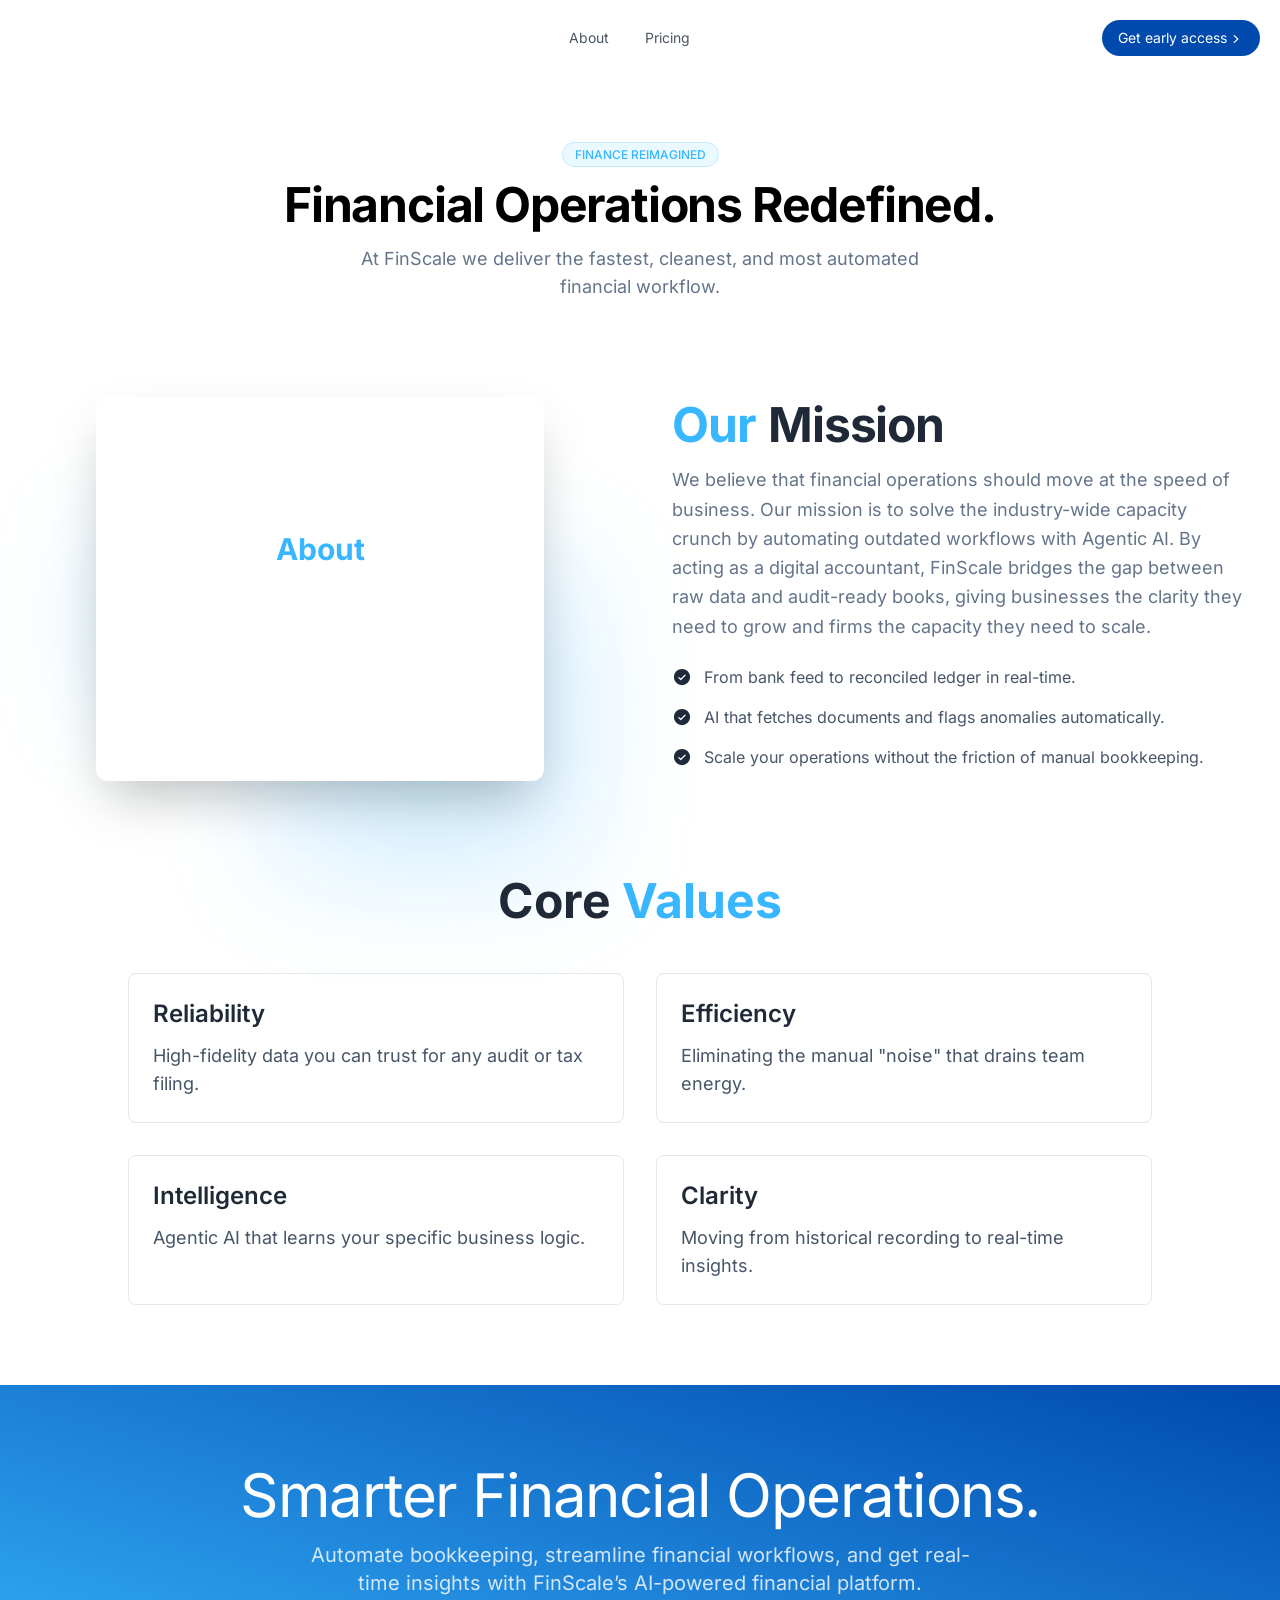
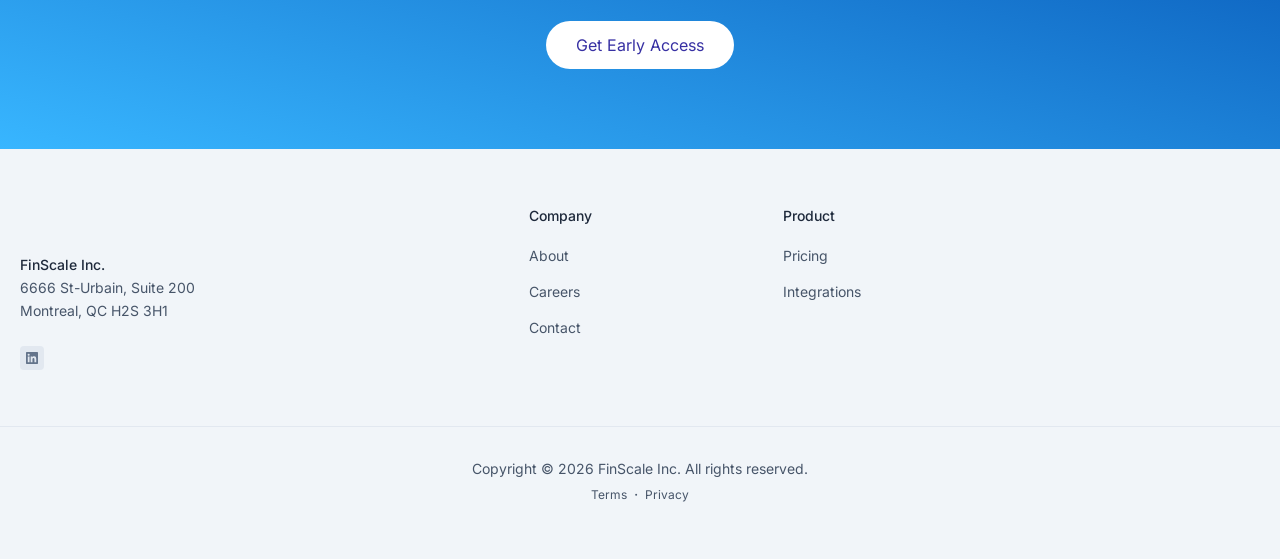
==== commit f5500335: "deploy: finscale-ai/fs-landing-v2@e56f9dff7fdef5d7d0b32efeae46a56a3ebaef08" ====
--- a/about/index.html
+++ b/about/index.html
@@ -265,9 +265,13 @@
 </script> -->  <div class="max-w-screen-xl mx-auto px-5">  <div class="mt-16 text-center"> <div class="mb-4"> <span class="bg-[#38b6ff]/10 border-[#38b6ff]/20 border text-[#38b6ff] rounded-full text-xs font-medium px-3 py-1 ">  FINANCE REIMAGINED  </span> </div> <h1 class="text-4xl lg:text-5xl font-bold lg:tracking-tight"> Financial Operations Redefined. </h1> <p class="text-lg mt-4 text-slate-500 mx-auto max-w-xl"> 
 At FinScale we deliver the fastest, cleanest, and most automated financial workflow.
  </p> </div> <div class="grid sm:grid-cols-2 gap-10 mx-auto mt-24"> <div class="relative"> <div class="absolute w-96 h-96 blur-2xl -z-10 bg-gradient-radial from-fslight/30 right-0 top-1/3"></div> <div class="absolute w-64 h-64 blur-2xl -z-10 bg-gradient-radial from-fslight/20 left-10 top-1/4"></div> <div class="rounded-xl w-full max-w-md mx-auto shadow-2xl bg-white h-96 flex flex-col items-center justify-center gap-4 p-8"> <span class="text-3xl font-bold text-fslight">About</span> <picture> <source srcset="/_astro/fs-logo-new_960.BbjI-kse_ZxXYIj.avif 200w, /_astro/fs-logo-new_960.BbjI-kse_1IoV93.avif 240w" type="image/avif" sizes="200px"><source srcset="/_astro/fs-logo-new_960.BbjI-kse_ZbczlC.webp 200w, /_astro/fs-logo-new_960.BbjI-kse_26blvJ.webp 240w" type="image/webp" sizes="200px">  <img src="/_astro/fs-logo-new_960.BbjI-kse_ZiFWk5.png" srcset="/_astro/fs-logo-new_960.BbjI-kse_ZwAlN8.png 200w, /_astro/fs-logo-new_960.BbjI-kse_1JMz4e.png 240w" alt="FinScale Logo" sizes="200px" loading="lazy" decoding="async" fetchpriority="auto" width="960" height="237" class="h-16 w-auto"> </picture> </div> </div> <div class="place-self-center"> <h2 class="text-5xl text-gray-800 tracking-tight -mt-2"> <span class="text-fslight font-bold ">Our</span>   <strong>Mission</strong> </h2> <p class="text-lg max-w-xl mt-4 leading-relaxed text-slate-500">
-We believe founders should spend zero time on tedious finance work. Our mission is to dismantle outdated financial workflows using a modern ledger structure and advanced Agentic AI. This unique technical foundation allows us to deliver automated bank transaction processing and reconciliation faster than legacy systems, guaranteeing clean, real-time books every single day.
-</p> <ul class="grid mt-6 text-left gap-y-4"> <li class="flex items-center gap-3 text-slate-800"> <svg width="1em" height="1em" class="w-5 h-5" data-icon="ph:check-circle-fill">   <symbol id="ai:ph:check-circle-fill" viewBox="0 0 256 256"><path fill="currentColor" d="M128 24a104 104 0 1 0 104 104A104.11 104.11 0 0 0 128 24m45.66 85.66l-56 56a8 8 0 0 1-11.32 0l-24-24a8 8 0 0 1 11.32-11.32L112 148.69l50.34-50.35a8 8 0 0 1 11.32 11.32"/></symbol><use href="#ai:ph:check-circle-fill"></use>  </svg> <span class="text-slate-600">Instant Categorization & Reconciliation</span> </li> <li class="flex items-center gap-3 text-slate-800"> <svg width="1em" height="1em" viewBox="0 0 256 256" class="w-5 h-5" data-icon="ph:check-circle-fill">   <use href="#ai:ph:check-circle-fill"></use>  </svg> <span class="text-slate-600">Decision-Ready Reports in Real-Time</span> </li> <li class="flex items-center gap-3 text-slate-800"> <svg width="1em" height="1em" viewBox="0 0 256 256" class="w-5 h-5" data-icon="ph:check-circle-fill">   <use href="#ai:ph:check-circle-fill"></use>  </svg> <span class="text-slate-600">Complete visibility into your spending</span> </li> </ul> </div> </div>  <div class="mt-24 max-w-5xl mx-auto"> <h2 class="text-4xl lg:text-5xl font-bold text-center text-gray-800">
-Core <span class="text-fslight">Values</span> </h2> <div class="grid md:grid-cols-2 gap-8 mt-12"> <div class="p-6 rounded-lg border border-slate-200 hover:border-fslight transition-colors"> <h3 class="text-2xl font-semibold text-gray-800 mb-3">Speed</h3> <p class="text-lg text-slate-600">Automation That Accelerates Your Business</p> </div> <div class="p-6 rounded-lg border border-slate-200 hover:border-fslight transition-colors"> <h3 class="text-2xl font-semibold text-gray-800 mb-3">Clarity</h3> <p class="text-lg text-slate-600">Financials you can understand, and act on!</p> </div> <div class="p-6 rounded-lg border border-slate-200 hover:border-fslight transition-colors"> <h3 class="text-2xl font-semibold text-gray-800 mb-3">Accuracy</h3> <p class="text-lg text-slate-600">Real-time reconciliation, no surprises</p> </div> <div class="p-6 rounded-lg border border-slate-200 hover:border-fslight transition-colors"> <h3 class="text-2xl font-semibold text-gray-800 mb-3">Innovation</h3> <p class="text-lg text-slate-600">Financial innovation that adapts to your business</p> </div> </div> </div>   </div> <!-- <div
+We believe that financial operations should move at the speed of business. 
+          Our mission is to solve the industry-wide capacity crunch by automating 
+          outdated workflows with Agentic AI. By acting as a digital accountant, 
+          FinScale bridges the gap between raw data and audit-ready books, giving 
+          businesses the clarity they need to grow and firms the capacity they need to scale.
+</p> <ul class="grid mt-6 text-left gap-y-4"> <li class="flex items-center gap-3 text-slate-800"> <svg width="1em" height="1em" class="w-5 h-5" data-icon="ph:check-circle-fill">   <symbol id="ai:ph:check-circle-fill" viewBox="0 0 256 256"><path fill="currentColor" d="M128 24a104 104 0 1 0 104 104A104.11 104.11 0 0 0 128 24m45.66 85.66l-56 56a8 8 0 0 1-11.32 0l-24-24a8 8 0 0 1 11.32-11.32L112 148.69l50.34-50.35a8 8 0 0 1 11.32 11.32"/></symbol><use href="#ai:ph:check-circle-fill"></use>  </svg> <span class="text-slate-600">From bank feed to reconciled ledger in real-time.</span> </li> <li class="flex items-center gap-3 text-slate-800"> <svg width="1em" height="1em" viewBox="0 0 256 256" class="w-5 h-5" data-icon="ph:check-circle-fill">   <use href="#ai:ph:check-circle-fill"></use>  </svg> <span class="text-slate-600">AI that fetches documents and flags anomalies automatically.</span> </li> <li class="flex items-center gap-3 text-slate-800"> <svg width="1em" height="1em" viewBox="0 0 256 256" class="w-5 h-5" data-icon="ph:check-circle-fill">   <use href="#ai:ph:check-circle-fill"></use>  </svg> <span class="text-slate-600">Scale your operations without the friction of manual bookkeeping.</span> </li> </ul> </div> </div>  <div class="mt-24 max-w-5xl mx-auto"> <h2 class="text-4xl lg:text-5xl font-bold text-center text-gray-800">
+Core <span class="text-fslight">Values</span> </h2> <div class="grid md:grid-cols-2 gap-8 mt-12"> <div class="p-6 rounded-lg border border-slate-200 hover:border-fslight transition-colors"> <h3 class="text-2xl font-semibold text-gray-800 mb-3">Reliability</h3> <p class="text-lg text-slate-600">High-fidelity data you can trust for any audit or tax filing.</p> </div> <div class="p-6 rounded-lg border border-slate-200 hover:border-fslight transition-colors"> <h3 class="text-2xl font-semibold text-gray-800 mb-3">Efficiency</h3> <p class="text-lg text-slate-600">Eliminating the manual "noise" that drains team energy.</p> </div> <div class="p-6 rounded-lg border border-slate-200 hover:border-fslight transition-colors"> <h3 class="text-2xl font-semibold text-gray-800 mb-3">Intelligence</h3> <p class="text-lg text-slate-600">Agentic AI that learns your specific business logic.</p> </div> <div class="p-6 rounded-lg border border-slate-200 hover:border-fslight transition-colors"> <h3 class="text-2xl font-semibold text-gray-800 mb-3">Clarity</h3> <p class="text-lg text-slate-600">Moving from historical recording to real-time insights.</p> </div> </div> </div>   </div> <!-- <div
   class="bg-gradient-to-bl from-indigo-900 to-indigo-700 p-8 md:px-20 md:py-20 mt-20 flex flex-col items-center text-center">
   <h2 class="text-white text-4xl md:text-6xl tracking-tight">
     Build faster websites.
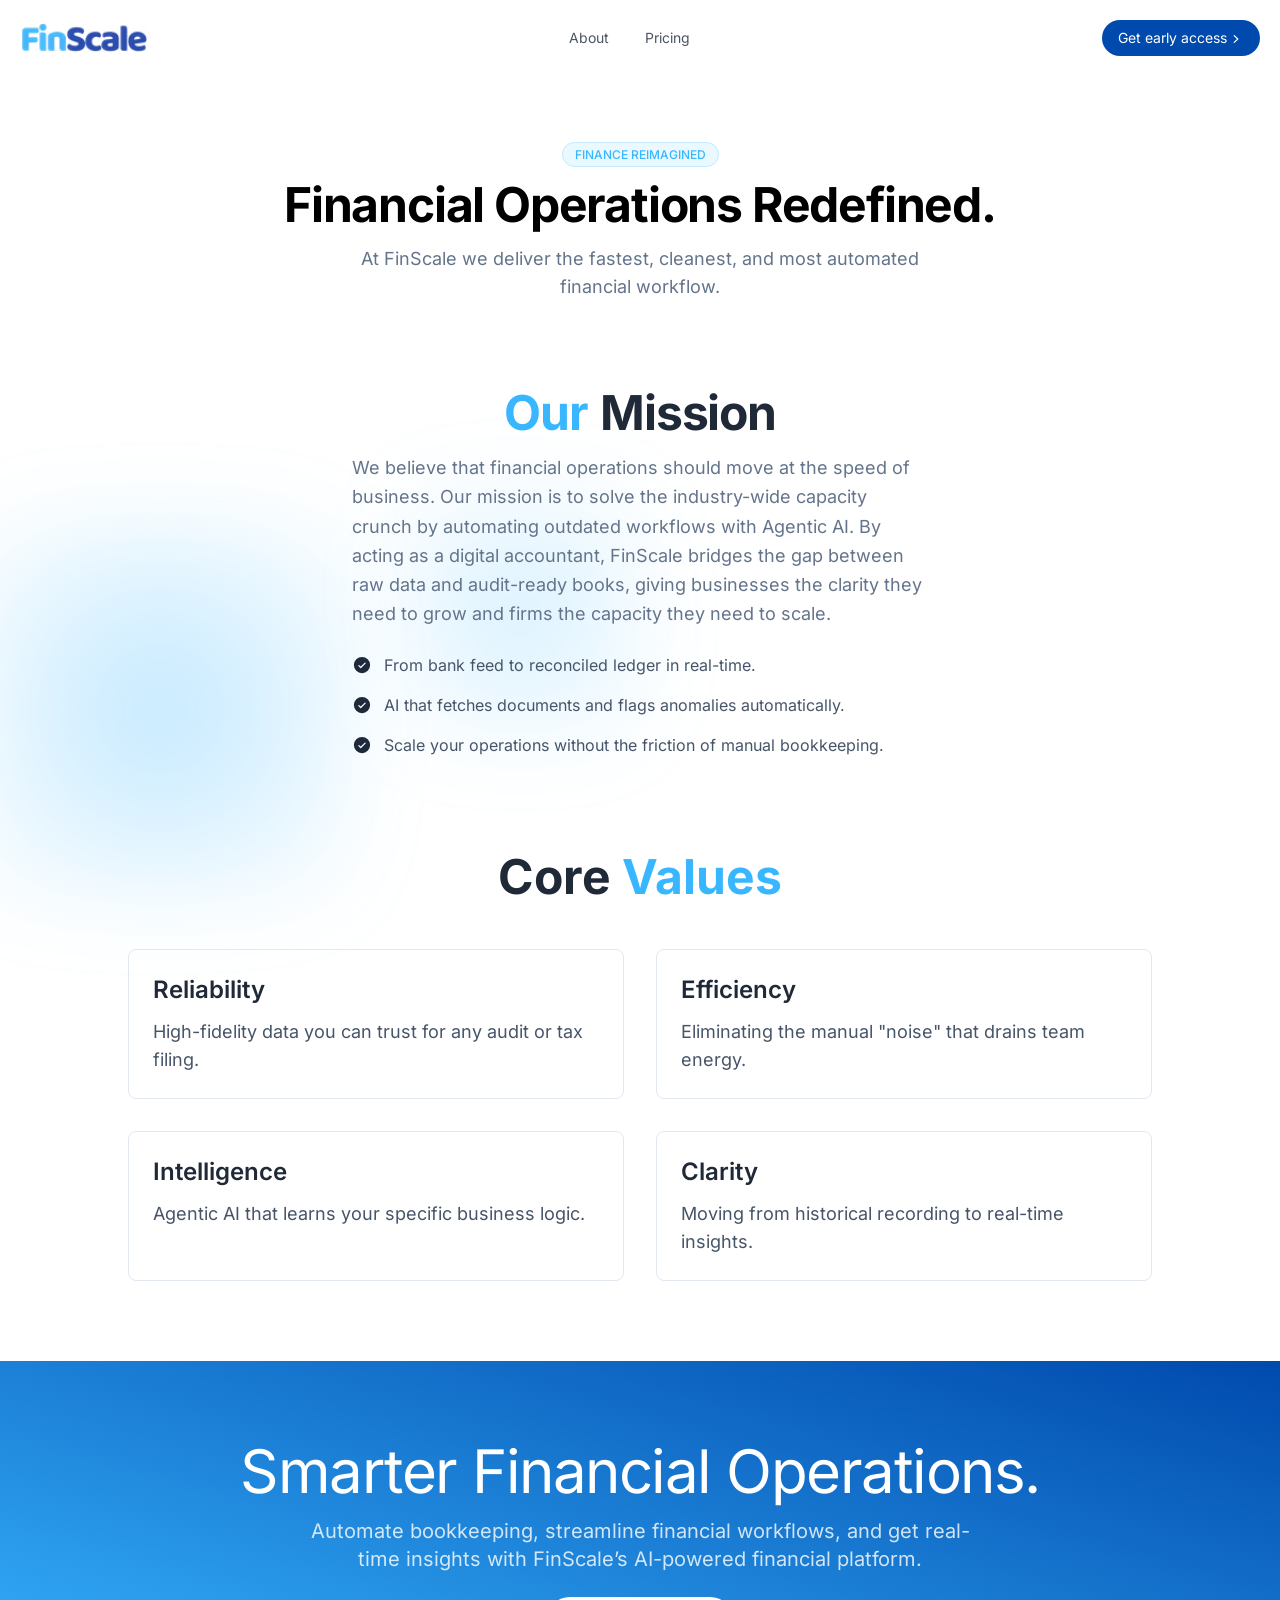
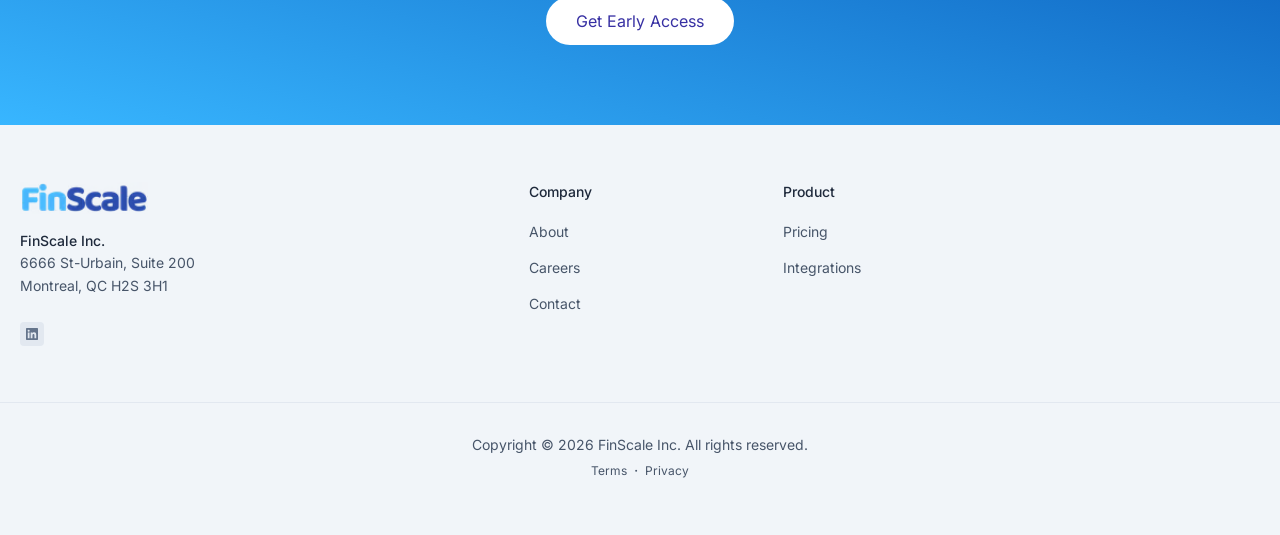
==== commit b934e088: "deploy: finscale-ai/fs-landing-v2@54a8e2aae7ab28c59fc6de95abea076cb96ce6d6" ====
--- a/about/index.html
+++ b/about/index.html
@@ -1,4 +1,4 @@
-<!DOCTYPE html><html lang="en"> <head><meta charset="UTF-8"><meta name="viewport" content="width=device-width"><link rel="icon" type="image/svg+xml" href="/favicon.ico"><meta name="generator" content="Astro v5.16.7"><title>About | FinScale</title><link rel="canonical" href="https://finscale.ai/about/"><meta name="description" content="FinScale - Smarter Books. Faster Descisions"><meta name="robots" content="index, follow"><meta property="og:title" content="FinScale - Smarter Books. Faster Descisions"><meta property="og:type" content="website"><meta property="og:image" content="https://finscale.ai/opengraph.jpg"><meta property="og:url" content="https://finscale.ai/about/"><meta property="og:image:url" content="https://finscale.ai/opengraph.jpg"><meta property="og:image:alt" content="Astroship Homepage Screenshot"><meta name="twitter:card" content="summary_large_image"><meta name="twitter:site" content="@web3templates"><meta name="twitter:creator" content="@surjithctly"><!-- Enable this if you want to use Astro ViewTransitions  --><meta name="astro-view-transitions-enabled" content="true"><meta name="astro-view-transitions-fallback" content="animate"><script type="module" src="/_astro/ClientRouter.astro_astro_type_script_index_0_lang.CDGfc0hd.js"></script><link rel="stylesheet" href="/_astro/about.Da4JtuzC.css">
+<!DOCTYPE html><html lang="en"> <head><meta charset="UTF-8"><meta name="viewport" content="width=device-width"><link rel="icon" type="image/svg+xml" href="/favicon.ico"><meta name="generator" content="Astro v5.16.9"><title>About | FinScale</title><link rel="canonical" href="https://finscale.ai/about/"><meta name="description" content="FinScale - Smarter Books. Faster Descisions"><meta name="robots" content="index, follow"><meta property="og:title" content="FinScale - Smarter Books. Faster Descisions"><meta property="og:type" content="website"><meta property="og:image" content="https://finscale.ai/opengraph.jpg"><meta property="og:url" content="https://finscale.ai/about/"><meta property="og:image:url" content="https://finscale.ai/opengraph.jpg"><meta property="og:image:alt" content="Astroship Homepage Screenshot"><meta name="twitter:card" content="summary_large_image"><meta name="twitter:site" content="@web3templates"><meta name="twitter:creator" content="@surjithctly"><!-- Enable this if you want to use Astro ViewTransitions  --><meta name="astro-view-transitions-enabled" content="true"><meta name="astro-view-transitions-fallback" content="animate"><script type="module" src="/_astro/ClientRouter.astro_astro_type_script_index_0_lang.CDGfc0hd.js"></script><link rel="stylesheet" href="/_astro/about.DvIa8Y_E.css">
 <style>.astro-route-announcer{position:absolute;left:0;top:0;clip:rect(0 0 0 0);clip-path:inset(50%);overflow:hidden;white-space:nowrap;width:1px;height:1px}.astronav-sticky-header[data-astro-cid-itfz4qi6]{transition:all .3s ease;-webkit-transition:all .3s ease;will-change:transform}@keyframes astroFadeInOut{0%{opacity:1}to{opacity:0}}@keyframes astroFadeIn{0%{opacity:0;mix-blend-mode:plus-lighter}to{opacity:1;mix-blend-mode:plus-lighter}}@keyframes astroFadeOut{0%{opacity:1;mix-blend-mode:plus-lighter}to{opacity:0;mix-blend-mode:plus-lighter}}@keyframes astroSlideFromRight{0%{transform:translate(100%)}}@keyframes astroSlideFromLeft{0%{transform:translate(-100%)}}@keyframes astroSlideToRight{to{transform:translate(100%)}}@keyframes astroSlideToLeft{to{transform:translate(-100%)}}@media (prefers-reduced-motion){::view-transition-group(*),::view-transition-old(*),::view-transition-new(*){animation:none!important}[data-astro-transition-scope]{animation:none!important}}@font-face{font-family:Inter Variable;font-style:normal;font-display:swap;font-weight:100 900;src:url(/_astro/inter-cyrillic-ext-wght-normal.BOeWTOD4.woff2) format("woff2-variations");unicode-range:U+0460-052F,U+1C80-1C8A,U+20B4,U+2DE0-2DFF,U+A640-A69F,U+FE2E-FE2F}@font-face{font-family:Inter Variable;font-style:normal;font-display:swap;font-weight:100 900;src:url(/_astro/inter-cyrillic-wght-normal.DqGufNeO.woff2) format("woff2-variations");unicode-range:U+0301,U+0400-045F,U+0490-0491,U+04B0-04B1,U+2116}@font-face{font-family:Inter Variable;font-style:normal;font-display:swap;font-weight:100 900;src:url(/_astro/inter-greek-ext-wght-normal.DlzME5K_.woff2) format("woff2-variations");unicode-range:U+1F00-1FFF}@font-face{font-family:Inter Variable;font-style:normal;font-display:swap;font-weight:100 900;src:url(/_astro/inter-greek-wght-normal.CkhJZR-_.woff2) format("woff2-variations");unicode-range:U+0370-0377,U+037A-037F,U+0384-038A,U+038C,U+038E-03A1,U+03A3-03FF}@font-face{font-family:Inter Variable;font-style:normal;font-display:swap;font-weight:100 900;src:url(/_astro/inter-vietnamese-wght-normal.CBcvBZtf.woff2) format("woff2-variations");unicode-range:U+0102-0103,U+0110-0111,U+0128-0129,U+0168-0169,U+01A0-01A1,U+01AF-01B0,U+0300-0301,U+0303-0304,U+0308-0309,U+0323,U+0329,U+1EA0-1EF9,U+20AB}@font-face{font-family:Inter Variable;font-style:normal;font-display:swap;font-weight:100 900;src:url(/_astro/inter-latin-ext-wght-normal.DO1Apj_S.woff2) format("woff2-variations");unicode-range:U+0100-02BA,U+02BD-02C5,U+02C7-02CC,U+02CE-02D7,U+02DD-02FF,U+0304,U+0308,U+0329,U+1D00-1DBF,U+1E00-1E9F,U+1EF2-1EFF,U+2020,U+20A0-20AB,U+20AD-20C0,U+2113,U+2C60-2C7F,U+A720-A7FF}@font-face{font-family:Inter Variable;font-style:normal;font-display:swap;font-weight:100 900;src:url(/_astro/inter-latin-wght-normal.Dx4kXJAl.woff2) format("woff2-variations");unicode-range:U+0000-00FF,U+0131,U+0152-0153,U+02BB-02BC,U+02C6,U+02DA,U+02DC,U+0304,U+0308,U+0329,U+2000-206F,U+20AC,U+2122,U+2191,U+2193,U+2212,U+2215,U+FEFF,U+FFFD}img{content-visibility:auto}details>summary.list-none::-webkit-details-marker,details>summary.list-none::marker{display:none}
 </style><style>[data-astro-transition-scope="astro-o7bz76pi-1"] { view-transition-name: astro-o7bz76pi-1; }@layer astro { ::view-transition-old(astro-o7bz76pi-1) { animation: none; opacity: 0; mix-blend-mode: normal; }::view-transition-new(astro-o7bz76pi-1) { animation: none; mix-blend-mode: normal; }::view-transition-group(astro-o7bz76pi-1) { animation: none } }[data-astro-transition-fallback="old"] [data-astro-transition-scope="astro-o7bz76pi-1"],
 			[data-astro-transition-fallback="old"][data-astro-transition-scope="astro-o7bz76pi-1"] { animation: none; mix-blend-mode: normal; }[data-astro-transition-fallback="new"] [data-astro-transition-scope="astro-o7bz76pi-1"],
@@ -264,7 +264,17 @@
   });
 </script> -->  <div class="max-w-screen-xl mx-auto px-5">  <div class="mt-16 text-center"> <div class="mb-4"> <span class="bg-[#38b6ff]/10 border-[#38b6ff]/20 border text-[#38b6ff] rounded-full text-xs font-medium px-3 py-1 ">  FINANCE REIMAGINED  </span> </div> <h1 class="text-4xl lg:text-5xl font-bold lg:tracking-tight"> Financial Operations Redefined. </h1> <p class="text-lg mt-4 text-slate-500 mx-auto max-w-xl"> 
 At FinScale we deliver the fastest, cleanest, and most automated financial workflow.
- </p> </div> <div class="grid sm:grid-cols-2 gap-10 mx-auto mt-24"> <div class="relative"> <div class="absolute w-96 h-96 blur-2xl -z-10 bg-gradient-radial from-fslight/30 right-0 top-1/3"></div> <div class="absolute w-64 h-64 blur-2xl -z-10 bg-gradient-radial from-fslight/20 left-10 top-1/4"></div> <div class="rounded-xl w-full max-w-md mx-auto shadow-2xl bg-white h-96 flex flex-col items-center justify-center gap-4 p-8"> <span class="text-3xl font-bold text-fslight">About</span> <picture> <source srcset="/_astro/fs-logo-new_960.BbjI-kse_ZxXYIj.avif 200w, /_astro/fs-logo-new_960.BbjI-kse_1IoV93.avif 240w" type="image/avif" sizes="200px"><source srcset="/_astro/fs-logo-new_960.BbjI-kse_ZbczlC.webp 200w, /_astro/fs-logo-new_960.BbjI-kse_26blvJ.webp 240w" type="image/webp" sizes="200px">  <img src="/_astro/fs-logo-new_960.BbjI-kse_ZiFWk5.png" srcset="/_astro/fs-logo-new_960.BbjI-kse_ZwAlN8.png 200w, /_astro/fs-logo-new_960.BbjI-kse_1JMz4e.png 240w" alt="FinScale Logo" sizes="200px" loading="lazy" decoding="async" fetchpriority="auto" width="960" height="237" class="h-16 w-auto"> </picture> </div> </div> <div class="place-self-center"> <h2 class="text-5xl text-gray-800 tracking-tight -mt-2"> <span class="text-fslight font-bold ">Our</span>   <strong>Mission</strong> </h2> <p class="text-lg max-w-xl mt-4 leading-relaxed text-slate-500">
+ </p> </div> <div class="flex justify-center mx-auto mt-24"> <div class="relative"> <div class="absolute w-96 h-96 blur-2xl -z-10 bg-gradient-radial from-fslight/30 right-0 top-1/3"></div> <div class="absolute w-64 h-64 blur-2xl -z-10 bg-gradient-radial from-fslight/20 left-10 top-1/4"></div> <!-- <div class="rounded-xl w-full max-w-md mx-auto shadow-2xl bg-white h-96 flex flex-col items-center justify-center gap-4 p-8">
+          <span class="text-3xl font-bold text-fslight">About</span>
+          <Picture
+            src={finscaleLogo}
+            alt="FinScale Logo"
+            widths={[200, 240]}
+            sizes="200px"
+            class="h-16 w-auto"
+            formats={["avif", "webp"]}
+          />
+        </div> --> </div> <div class="place-self-center"> <h2 class="text-5xl text-gray-800 tracking-tight -mt-2 text-center"> <span class="text-fslight font-bold ">Our</span>   <strong>Mission</strong> </h2> <p class="text-lg max-w-xl mt-4 leading-relaxed text-slate-500">
 We believe that financial operations should move at the speed of business. 
           Our mission is to solve the industry-wide capacity crunch by automating 
           outdated workflows with Agentic AI. By acting as a digital accountant, 
@@ -304,112 +314,4 @@
       </div> --> </div>  </div> <div class="mt-14 pt-8 px-5 border-t border-slate-200"> <div class="max-w-screen-xl mx-auto px-5">  <p class="text-center text-sm text-slate-600 [text-wrap:balance]">
 Copyright © 2026 FinScale Inc. All rights reserved.
 </p> <p class="text-center text-xs text-slate-600 mt-2"> <a href="/terms" class="hover:text-indigo-500"> Terms</a> ・ <a href="/privacy" class="hover:text-indigo-500">
-Privacy</a> </p>  </div> </div> </footer> </body></html> <!-- ---
-import { getCollection } from "astro:content";
-import { Picture } from "astro:assets";
-import Layout from "@layouts/Layout.astro";
-import Container from "@components/container.astro";
-import Sectionhead from "@components/sectionhead.astro";
-import Link from "@components/ui/link.astro";
-import EmployeeImg from "../assets/hero-new.png";
-import Logos from "@components/logos.astro";
-import { Icon } from "astro-icon/components";
-import Cta from "@components/cta.astro";
-
-const publishedTeamMembers = await getCollection("team", ({ data }) => {
-  return !data.draft && data.publishDate < new Date();
-});
----
-<Layout title="About" footerMargin={false}>
-  <Container>
-    <Sectionhead>
-      <Fragment slot="badge">ABOUT US</Fragment>
-      <Fragment slot="title">Building Smarter Financial Operations</Fragment>
-      <Fragment slot="desc">
-        FinScale is on a mission to make financial operations smarter, faster, and easier
-        for businesses. Our AI-driven platform helps companies automate bookkeeping, gain
-        actionable insights, and make informed decisions with confidence.
-      </Fragment>
-    </Sectionhead>
-    <div class="mt-16 border-y py-6 border-slate-100">
-      <Logos />
-    </div>
-    <div class="grid sm:grid-cols-2 gap-10 mx-auto mt-24">
-      <div class="relative">
-        <div
-          class="absolute hidden md:block w-96 h-96 bg-purple-100 rounded-full right-0 top-1/3 -z-10">
-        </div>
-        <div
-          class="absolute hidden md:block w-44 h-44 bg-purple-100 rounded-full left-10 top-1/4 -z-10">
-        </div>
-        <Picture
-          formats={["avif", "webp"]}
-          src={EmployeeImg}
-          alt="FinScale Team"
-          class="rounded-xl w-full max-w-md mx-auto shadow-2xl"
-          loading="lazy"
-        />
-      </div>
-      <div class="place-self-center">
-        <h2 class="text-5xl text-gray-800 tracking-tight -mt-2">
-          <span class="text-fslight font-bold ">Our</span>
-          {" "}
-          <strong>Mission</strong>
-        </h2>
-        <p class="text-lg max-w-xl mt-4 leading-relaxed text-slate-500">
-          At FinScale, we’re creating the next-generation platform for financial operations. 
-          By combining AI automation, smart insights, and seamless collaboration, we help 
-          businesses save time, reduce errors, and make better financial decisions.
-        </p>
-        <ul class="grid mt-6 text-left gap-y-4">
-          <li class="flex items-center gap-3 text-slate-800">
-            <Icon name="ph:check-circle-fill" class="w-5 h-5" />
-            <span class="text-slate-600">AI-Powered Bookkeeping</span>
-          </li>
-          <li class="flex items-center gap-3 text-slate-800">
-            <Icon name="ph:check-circle-fill" class="w-5 h-5" />
-            <span class="text-slate-600">Real-Time Financial Insights</span>
-          </li>
-          <li class="flex items-center gap-3 text-slate-800">
-            <Icon name="ph:check-circle-fill" class="w-5 h-5" />
-            <span class="text-slate-600">Secure & Compliant Data Handling</span>
-          </li>
-        </ul>
-      </div>
-    </div>
-    <div class="mt-24">
-      <h2 class="text-4xl lg:text-5xl lg:tracking-tight text-center">
-        Core <span class="text-fslight font-bold">Team</span>
-      </h2>
-      <p class="text-lg mt-4 text-slate-600 text-center">
-        FinScale is built by a diverse team of experts in AI, finance, and software engineering.
-      </p>
-    </div>
-    <div class="grid md:grid-cols-4 gap-10 mx-auto mt-12">
-      {
-        publishedTeamMembers.map((teamMemberEntry) => (
-          <div class="group">
-            <div class="w-full aspect-square">
-              <Picture
-                src={teamMemberEntry?.data?.avatar?.src}
-                alt={teamMemberEntry?.data?.avatar?.alt || "Team Member"}
-                loading="lazy"
-                width={400}
-                height={400}
-                formats={["avif", "webp"]}
-                class="w-full h-full object-cover bg-white rounded transition group-hover:-translate-y-1 group-hover:shadow-xl"
-              />
-            </div>
-            <div class="mt-4 text-center">
-              <h2 class="text-lg text-gray-800">{teamMemberEntry.data.name}</h2>
-              <h3 class="text-sm text-slate-500">
-                {teamMemberEntry.data.title}
-              </h3>
-            </div>
-          </div>
-        ))
-      }
-    </div>
-  </Container>
-  <Cta />
-</Layout> -->+Privacy</a> </p>  </div> </div> </footer> </body></html>
--- a/_astro/about.DvIa8Y_E.css
+++ b/_astro/about.DvIa8Y_E.css
@@ -0,0 +1 @@
+*,:before,:after{--tw-border-spacing-x: 0;--tw-border-spacing-y: 0;--tw-translate-x: 0;--tw-translate-y: 0;--tw-rotate: 0;--tw-skew-x: 0;--tw-skew-y: 0;--tw-scale-x: 1;--tw-scale-y: 1;--tw-pan-x: ;--tw-pan-y: ;--tw-pinch-zoom: ;--tw-scroll-snap-strictness: proximity;--tw-gradient-from-position: ;--tw-gradient-via-position: ;--tw-gradient-to-position: ;--tw-ordinal: ;--tw-slashed-zero: ;--tw-numeric-figure: ;--tw-numeric-spacing: ;--tw-numeric-fraction: ;--tw-ring-inset: ;--tw-ring-offset-width: 0px;--tw-ring-offset-color: #fff;--tw-ring-color: rgb(59 130 246 / .5);--tw-ring-offset-shadow: 0 0 #0000;--tw-ring-shadow: 0 0 #0000;--tw-shadow: 0 0 #0000;--tw-shadow-colored: 0 0 #0000;--tw-blur: ;--tw-brightness: ;--tw-contrast: ;--tw-grayscale: ;--tw-hue-rotate: ;--tw-invert: ;--tw-saturate: ;--tw-sepia: ;--tw-drop-shadow: ;--tw-backdrop-blur: ;--tw-backdrop-brightness: ;--tw-backdrop-contrast: ;--tw-backdrop-grayscale: ;--tw-backdrop-hue-rotate: ;--tw-backdrop-invert: ;--tw-backdrop-opacity: ;--tw-backdrop-saturate: ;--tw-backdrop-sepia: ;--tw-contain-size: ;--tw-contain-layout: ;--tw-contain-paint: ;--tw-contain-style: }::backdrop{--tw-border-spacing-x: 0;--tw-border-spacing-y: 0;--tw-translate-x: 0;--tw-translate-y: 0;--tw-rotate: 0;--tw-skew-x: 0;--tw-skew-y: 0;--tw-scale-x: 1;--tw-scale-y: 1;--tw-pan-x: ;--tw-pan-y: ;--tw-pinch-zoom: ;--tw-scroll-snap-strictness: proximity;--tw-gradient-from-position: ;--tw-gradient-via-position: ;--tw-gradient-to-position: ;--tw-ordinal: ;--tw-slashed-zero: ;--tw-numeric-figure: ;--tw-numeric-spacing: ;--tw-numeric-fraction: ;--tw-ring-inset: ;--tw-ring-offset-width: 0px;--tw-ring-offset-color: #fff;--tw-ring-color: rgb(59 130 246 / .5);--tw-ring-offset-shadow: 0 0 #0000;--tw-ring-shadow: 0 0 #0000;--tw-shadow: 0 0 #0000;--tw-shadow-colored: 0 0 #0000;--tw-blur: ;--tw-brightness: ;--tw-contrast: ;--tw-grayscale: ;--tw-hue-rotate: ;--tw-invert: ;--tw-saturate: ;--tw-sepia: ;--tw-drop-shadow: ;--tw-backdrop-blur: ;--tw-backdrop-brightness: ;--tw-backdrop-contrast: ;--tw-backdrop-grayscale: ;--tw-backdrop-hue-rotate: ;--tw-backdrop-invert: ;--tw-backdrop-opacity: ;--tw-backdrop-saturate: ;--tw-backdrop-sepia: ;--tw-contain-size: ;--tw-contain-layout: ;--tw-contain-paint: ;--tw-contain-style: }*,:before,:after{box-sizing:border-box;border-width:0;border-style:solid;border-color:#e5e7eb}:before,:after{--tw-content: ""}html,:host{line-height:1.5;-webkit-text-size-adjust:100%;-moz-tab-size:4;-o-tab-size:4;tab-size:4;font-family:Inter Variable,Inter,ui-sans-serif,system-ui,sans-serif,"Apple Color Emoji","Segoe UI Emoji",Segoe UI Symbol,"Noto Color Emoji";font-feature-settings:normal;font-variation-settings:normal;-webkit-tap-highlight-color:transparent}body{margin:0;line-height:inherit}hr{height:0;color:inherit;border-top-width:1px}abbr:where([title]){-webkit-text-decoration:underline dotted;text-decoration:underline dotted}h1,h2,h3,h4,h5,h6{font-size:inherit;font-weight:inherit}a{color:inherit;text-decoration:inherit}b,strong{font-weight:bolder}code,kbd,samp,pre{font-family:ui-monospace,SFMono-Regular,Menlo,Monaco,Consolas,Liberation Mono,Courier New,monospace;font-feature-settings:normal;font-variation-settings:normal;font-size:1em}small{font-size:80%}sub,sup{font-size:75%;line-height:0;position:relative;vertical-align:baseline}sub{bottom:-.25em}sup{top:-.5em}table{text-indent:0;border-color:inherit;border-collapse:collapse}button,input,optgroup,select,textarea{font-family:inherit;font-feature-settings:inherit;font-variation-settings:inherit;font-size:100%;font-weight:inherit;line-height:inherit;letter-spacing:inherit;color:inherit;margin:0;padding:0}button,select{text-transform:none}button,input:where([type=button]),input:where([type=reset]),input:where([type=submit]){-webkit-appearance:button;background-color:transparent;background-image:none}:-moz-focusring{outline:auto}:-moz-ui-invalid{box-shadow:none}progress{vertical-align:baseline}::-webkit-inner-spin-button,::-webkit-outer-spin-button{height:auto}[type=search]{-webkit-appearance:textfield;outline-offset:-2px}::-webkit-search-decoration{-webkit-appearance:none}::-webkit-file-upload-button{-webkit-appearance:button;font:inherit}summary{display:list-item}blockquote,dl,dd,h1,h2,h3,h4,h5,h6,hr,figure,p,pre{margin:0}fieldset{margin:0;padding:0}legend{padding:0}ol,ul,menu{list-style:none;margin:0;padding:0}dialog{padding:0}textarea{resize:vertical}input::-moz-placeholder,textarea::-moz-placeholder{opacity:1;color:#9ca3af}input::placeholder,textarea::placeholder{opacity:1;color:#9ca3af}button,[role=button]{cursor:pointer}:disabled{cursor:default}img,svg,video,canvas,audio,iframe,embed,object{display:block;vertical-align:middle}img,video{max-width:100%;height:auto}[hidden]:where(:not([hidden=until-found])){display:none}.container{width:100%}@media (min-width: 640px){.container{max-width:640px}}@media (min-width: 768px){.container{max-width:768px}}@media (min-width: 1024px){.container{max-width:1024px}}@media (min-width: 1280px){.container{max-width:1280px}}@media (min-width: 1536px){.container{max-width:1536px}}.prose{color:var(--tw-prose-body);max-width:65ch}.prose :where(p):not(:where([class~=not-prose],[class~=not-prose] *)){margin-top:1.25em;margin-bottom:1.25em}.prose :where([class~=lead]):not(:where([class~=not-prose],[class~=not-prose] *)){color:var(--tw-prose-lead);font-size:1.25em;line-height:1.6;margin-top:1.2em;margin-bottom:1.2em}.prose :where(a):not(:where([class~=not-prose],[class~=not-prose] *)){color:var(--tw-prose-links);text-decoration:underline;font-weight:500}.prose :where(strong):not(:where([class~=not-prose],[class~=not-prose] *)){color:var(--tw-prose-bold);font-weight:600}.prose :where(a strong):not(:where([class~=not-prose],[class~=not-prose] *)){color:inherit}.prose :where(blockquote strong):not(:where([class~=not-prose],[class~=not-prose] *)){color:inherit}.prose :where(thead th strong):not(:where([class~=not-prose],[class~=not-prose] *)){color:inherit}.prose :where(ol):not(:where([class~=not-prose],[class~=not-prose] *)){list-style-type:decimal;margin-top:1.25em;margin-bottom:1.25em;padding-inline-start:1.625em}.prose :where(ol[type=A]):not(:where([class~=not-prose],[class~=not-prose] *)){list-style-type:upper-alpha}.prose :where(ol[type=a]):not(:where([class~=not-prose],[class~=not-prose] *)){list-style-type:lower-alpha}.prose :where(ol[type=A s]):not(:where([class~=not-prose],[class~=not-prose] *)){list-style-type:upper-alpha}.prose :where(ol[type=a s]):not(:where([class~=not-prose],[class~=not-prose] *)){list-style-type:lower-alpha}.prose :where(ol[type=I]):not(:where([class~=not-prose],[class~=not-prose] *)){list-style-type:upper-roman}.prose :where(ol[type=i]):not(:where([class~=not-prose],[class~=not-prose] *)){list-style-type:lower-roman}.prose :where(ol[type=I s]):not(:where([class~=not-prose],[class~=not-prose] *)){list-style-type:upper-roman}.prose :where(ol[type=i s]):not(:where([class~=not-prose],[class~=not-prose] *)){list-style-type:lower-roman}.prose :where(ol[type="1"]):not(:where([class~=not-prose],[class~=not-prose] *)){list-style-type:decimal}.prose :where(ul):not(:where([class~=not-prose],[class~=not-prose] *)){list-style-type:disc;margin-top:1.25em;margin-bottom:1.25em;padding-inline-start:1.625em}.prose :where(ol>li):not(:where([class~=not-prose],[class~=not-prose] *))::marker{font-weight:400;color:var(--tw-prose-counters)}.prose :where(ul>li):not(:where([class~=not-prose],[class~=not-prose] *))::marker{color:var(--tw-prose-bullets)}.prose :where(dt):not(:where([class~=not-prose],[class~=not-prose] *)){color:var(--tw-prose-headings);font-weight:600;margin-top:1.25em}.prose :where(hr):not(:where([class~=not-prose],[class~=not-prose] *)){border-color:var(--tw-prose-hr);border-top-width:1px;margin-top:3em;margin-bottom:3em}.prose :where(blockquote):not(:where([class~=not-prose],[class~=not-prose] *)){font-weight:500;font-style:italic;color:var(--tw-prose-quotes);border-inline-start-width:.25rem;border-inline-start-color:var(--tw-prose-quote-borders);quotes:"“""”""‘""’";margin-top:1.6em;margin-bottom:1.6em;padding-inline-start:1em}.prose :where(blockquote p:first-of-type):not(:where([class~=not-prose],[class~=not-prose] *)):before{content:open-quote}.prose :where(blockquote p:last-of-type):not(:where([class~=not-prose],[class~=not-prose] *)):after{content:close-quote}.prose :where(h1):not(:where([class~=not-prose],[class~=not-prose] *)){color:var(--tw-prose-headings);font-weight:800;font-size:2.25em;margin-top:0;margin-bottom:.8888889em;line-height:1.1111111}.prose :where(h1 strong):not(:where([class~=not-prose],[class~=not-prose] *)){font-weight:900;color:inherit}.prose :where(h2):not(:where([class~=not-prose],[class~=not-prose] *)){color:var(--tw-prose-headings);font-weight:700;font-size:1.5em;margin-top:2em;margin-bottom:1em;line-height:1.3333333}.prose :where(h2 strong):not(:where([class~=not-prose],[class~=not-prose] *)){font-weight:800;color:inherit}.prose :where(h3):not(:where([class~=not-prose],[class~=not-prose] *)){color:var(--tw-prose-headings);font-weight:600;font-size:1.25em;margin-top:1.6em;margin-bottom:.6em;line-height:1.6}.prose :where(h3 strong):not(:where([class~=not-prose],[class~=not-prose] *)){font-weight:700;color:inherit}.prose :where(h4):not(:where([class~=not-prose],[class~=not-prose] *)){color:var(--tw-prose-headings);font-weight:600;margin-top:1.5em;margin-bottom:.5em;line-height:1.5}.prose :where(h4 strong):not(:where([class~=not-prose],[class~=not-prose] *)){font-weight:700;color:inherit}.prose :where(img):not(:where([class~=not-prose],[class~=not-prose] *)){margin-top:2em;margin-bottom:2em}.prose :where(picture):not(:where([class~=not-prose],[class~=not-prose] *)){display:block;margin-top:2em;margin-bottom:2em}.prose :where(video):not(:where([class~=not-prose],[class~=not-prose] *)){margin-top:2em;margin-bottom:2em}.prose :where(kbd):not(:where([class~=not-prose],[class~=not-prose] *)){font-weight:500;font-family:inherit;color:var(--tw-prose-kbd);box-shadow:0 0 0 1px var(--tw-prose-kbd-shadows),0 3px 0 var(--tw-prose-kbd-shadows);font-size:.875em;border-radius:.3125rem;padding-top:.1875em;padding-inline-end:.375em;padding-bottom:.1875em;padding-inline-start:.375em}.prose :where(code):not(:where([class~=not-prose],[class~=not-prose] *)){color:var(--tw-prose-code);font-weight:600;font-size:.875em}.prose :where(code):not(:where([class~=not-prose],[class~=not-prose] *)):before{content:"`"}.prose :where(code):not(:where([class~=not-prose],[class~=not-prose] *)):after{content:"`"}.prose :where(a code):not(:where([class~=not-prose],[class~=not-prose] *)){color:inherit}.prose :where(h1 code):not(:where([class~=not-prose],[class~=not-prose] *)){color:inherit}.prose :where(h2 code):not(:where([class~=not-prose],[class~=not-prose] *)){color:inherit;font-size:.875em}.prose :where(h3 code):not(:where([class~=not-prose],[class~=not-prose] *)){color:inherit;font-size:.9em}.prose :where(h4 code):not(:where([class~=not-prose],[class~=not-prose] *)){color:inherit}.prose :where(blockquote code):not(:where([class~=not-prose],[class~=not-prose] *)){color:inherit}.prose :where(thead th code):not(:where([class~=not-prose],[class~=not-prose] *)){color:inherit}.prose :where(pre):not(:where([class~=not-prose],[class~=not-prose] *)){color:var(--tw-prose-pre-code);background-color:var(--tw-prose-pre-bg);overflow-x:auto;font-weight:400;font-size:.875em;line-height:1.7142857;margin-top:1.7142857em;margin-bottom:1.7142857em;border-radius:.375rem;padding-top:.8571429em;padding-inline-end:1.1428571em;padding-bottom:.8571429em;padding-inline-start:1.1428571em}.prose :where(pre code):not(:where([class~=not-prose],[class~=not-prose] *)){background-color:transparent;border-width:0;border-radius:0;padding:0;font-weight:inherit;color:inherit;font-size:inherit;font-family:inherit;line-height:inherit}.prose :where(pre code):not(:where([class~=not-prose],[class~=not-prose] *)):before{content:none}.prose :where(pre code):not(:where([class~=not-prose],[class~=not-prose] *)):after{content:none}.prose :where(table):not(:where([class~=not-prose],[class~=not-prose] *)){width:100%;table-layout:auto;margin-top:2em;margin-bottom:2em;font-size:.875em;line-height:1.7142857}.prose :where(thead):not(:where([class~=not-prose],[class~=not-prose] *)){border-bottom-width:1px;border-bottom-color:var(--tw-prose-th-borders)}.prose :where(thead th):not(:where([class~=not-prose],[class~=not-prose] *)){color:var(--tw-prose-headings);font-weight:600;vertical-align:bottom;padding-inline-end:.5714286em;padding-bottom:.5714286em;padding-inline-start:.5714286em}.prose :where(tbody tr):not(:where([class~=not-prose],[class~=not-prose] *)){border-bottom-width:1px;border-bottom-color:var(--tw-prose-td-borders)}.prose :where(tbody tr:last-child):not(:where([class~=not-prose],[class~=not-prose] *)){border-bottom-width:0}.prose :where(tbody td):not(:where([class~=not-prose],[class~=not-prose] *)){vertical-align:baseline}.prose :where(tfoot):not(:where([class~=not-prose],[class~=not-prose] *)){border-top-width:1px;border-top-color:var(--tw-prose-th-borders)}.prose :where(tfoot td):not(:where([class~=not-prose],[class~=not-prose] *)){vertical-align:top}.prose :where(th,td):not(:where([class~=not-prose],[class~=not-prose] *)){text-align:start}.prose :where(figure>*):not(:where([class~=not-prose],[class~=not-prose] *)){margin-top:0;margin-bottom:0}.prose :where(figcaption):not(:where([class~=not-prose],[class~=not-prose] *)){color:var(--tw-prose-captions);font-size:.875em;line-height:1.4285714;margin-top:.8571429em}.prose{--tw-prose-body: #374151;--tw-prose-headings: #111827;--tw-prose-lead: #4b5563;--tw-prose-links: #111827;--tw-prose-bold: #111827;--tw-prose-counters: #6b7280;--tw-prose-bullets: #d1d5db;--tw-prose-hr: #e5e7eb;--tw-prose-quotes: #111827;--tw-prose-quote-borders: #e5e7eb;--tw-prose-captions: #6b7280;--tw-prose-kbd: #111827;--tw-prose-kbd-shadows: rgb(17 24 39 / 10%);--tw-prose-code: #111827;--tw-prose-pre-code: #e5e7eb;--tw-prose-pre-bg: #1f2937;--tw-prose-th-borders: #d1d5db;--tw-prose-td-borders: #e5e7eb;--tw-prose-invert-body: #d1d5db;--tw-prose-invert-headings: #fff;--tw-prose-invert-lead: #9ca3af;--tw-prose-invert-links: #fff;--tw-prose-invert-bold: #fff;--tw-prose-invert-counters: #9ca3af;--tw-prose-invert-bullets: #4b5563;--tw-prose-invert-hr: #374151;--tw-prose-invert-quotes: #f3f4f6;--tw-prose-invert-quote-borders: #374151;--tw-prose-invert-captions: #9ca3af;--tw-prose-invert-kbd: #fff;--tw-prose-invert-kbd-shadows: rgb(255 255 255 / 10%);--tw-prose-invert-code: #fff;--tw-prose-invert-pre-code: #d1d5db;--tw-prose-invert-pre-bg: rgb(0 0 0 / 50%);--tw-prose-invert-th-borders: #4b5563;--tw-prose-invert-td-borders: #374151;font-size:1rem;line-height:1.75}.prose :where(picture>img):not(:where([class~=not-prose],[class~=not-prose] *)){margin-top:0;margin-bottom:0}.prose :where(li):not(:where([class~=not-prose],[class~=not-prose] *)){margin-top:.5em;margin-bottom:.5em}.prose :where(ol>li):not(:where([class~=not-prose],[class~=not-prose] *)){padding-inline-start:.375em}.prose :where(ul>li):not(:where([class~=not-prose],[class~=not-prose] *)){padding-inline-start:.375em}.prose :where(.prose>ul>li p):not(:where([class~=not-prose],[class~=not-prose] *)){margin-top:.75em;margin-bottom:.75em}.prose :where(.prose>ul>li>p:first-child):not(:where([class~=not-prose],[class~=not-prose] *)){margin-top:1.25em}.prose :where(.prose>ul>li>p:last-child):not(:where([class~=not-prose],[class~=not-prose] *)){margin-bottom:1.25em}.prose :where(.prose>ol>li>p:first-child):not(:where([class~=not-prose],[class~=not-prose] *)){margin-top:1.25em}.prose :where(.prose>ol>li>p:last-child):not(:where([class~=not-prose],[class~=not-prose] *)){margin-bottom:1.25em}.prose :where(ul ul,ul ol,ol ul,ol ol):not(:where([class~=not-prose],[class~=not-prose] *)){margin-top:.75em;margin-bottom:.75em}.prose :where(dl):not(:where([class~=not-prose],[class~=not-prose] *)){margin-top:1.25em;margin-bottom:1.25em}.prose :where(dd):not(:where([class~=not-prose],[class~=not-prose] *)){margin-top:.5em;padding-inline-start:1.625em}.prose :where(hr+*):not(:where([class~=not-prose],[class~=not-prose] *)){margin-top:0}.prose :where(h2+*):not(:where([class~=not-prose],[class~=not-prose] *)){margin-top:0}.prose :where(h3+*):not(:where([class~=not-prose],[class~=not-prose] *)){margin-top:0}.prose :where(h4+*):not(:where([class~=not-prose],[class~=not-prose] *)){margin-top:0}.prose :where(thead th:first-child):not(:where([class~=not-prose],[class~=not-prose] *)){padding-inline-start:0}.prose :where(thead th:last-child):not(:where([class~=not-prose],[class~=not-prose] *)){padding-inline-end:0}.prose :where(tbody td,tfoot td):not(:where([class~=not-prose],[class~=not-prose] *)){padding-top:.5714286em;padding-inline-end:.5714286em;padding-bottom:.5714286em;padding-inline-start:.5714286em}.prose :where(tbody td:first-child,tfoot td:first-child):not(:where([class~=not-prose],[class~=not-prose] *)){padding-inline-start:0}.prose :where(tbody td:last-child,tfoot td:last-child):not(:where([class~=not-prose],[class~=not-prose] *)){padding-inline-end:0}.prose :where(figure):not(:where([class~=not-prose],[class~=not-prose] *)){margin-top:2em;margin-bottom:2em}.prose :where(.prose>:first-child):not(:where([class~=not-prose],[class~=not-prose] *)){margin-top:0}.prose :where(.prose>:last-child):not(:where([class~=not-prose],[class~=not-prose] *)){margin-bottom:0}.sr-only{position:absolute;width:1px;height:1px;padding:0;margin:-1px;overflow:hidden;clip:rect(0,0,0,0);white-space:nowrap;border-width:0}.visible{visibility:visible}.static{position:static}.absolute{position:absolute}.relative{position:relative}.sticky{position:sticky}.inset-0{inset:0}.-top-10{top:-2.5rem}.-top-3{top:-.75rem}.left-0{left:0}.left-1\/2{left:50%}.left-10{left:2.5rem}.left-2{left:.5rem}.right-0{right:0}.right-1\/3{right:33.333333%}.right-10{right:2.5rem}.right-56{right:14rem}.top-0{top:0}.top-1\/3{top:33.333333%}.top-1\/4{top:25%}.top-10{top:2.5rem}.top-8{top:2rem}.isolate{isolation:isolate}.-z-10{z-index:-10}.z-10{z-index:10}.z-20{z-index:20}.z-50{z-index:50}.order-1{order:1}.order-2{order:2}.order-3{order:3}.order-first{order:-9999}.mx-auto{margin-left:auto;margin-right:auto}.my-2{margin-top:.5rem;margin-bottom:.5rem}.my-24{margin-top:6rem;margin-bottom:6rem}.-ml-2{margin-left:-.5rem}.-ml-px{margin-left:-1px}.-mt-16{margin-top:-4rem}.-mt-2{margin-top:-.5rem}.mb-2{margin-bottom:.5rem}.mb-3{margin-bottom:.75rem}.mb-4{margin-bottom:1rem}.mb-5{margin-bottom:1.25rem}.ml-1{margin-left:.25rem}.mr-1{margin-right:.25rem}.mt-0\.5{margin-top:.125rem}.mt-1{margin-top:.25rem}.mt-10{margin-top:2.5rem}.mt-12{margin-top:3rem}.mt-14{margin-top:3.5rem}.mt-16{margin-top:4rem}.mt-2{margin-top:.5rem}.mt-20{margin-top:5rem}.mt-24{margin-top:6rem}.mt-3{margin-top:.75rem}.mt-32{margin-top:8rem}.mt-4{margin-top:1rem}.mt-5{margin-top:1.25rem}.mt-6{margin-top:1.5rem}.mt-8{margin-top:2rem}.mt-px{margin-top:1px}.block{display:block}.inline-block{display:inline-block}.flex{display:flex}.inline-flex{display:inline-flex}.table{display:table}.grid{display:grid}.hidden{display:none}.aspect-square{aspect-ratio:1 / 1}.h-10{height:2.5rem}.h-12{height:3rem}.h-16{height:4rem}.h-24{height:6rem}.h-3{height:.75rem}.h-32{height:8rem}.h-36{height:9rem}.h-4{height:1rem}.h-5{height:1.25rem}.h-6{height:1.5rem}.h-64{height:16rem}.h-7{height:1.75rem}.h-8{height:2rem}.h-96{height:24rem}.h-auto{height:auto}.h-full{height:100%}.min-h-\[calc\(100vh-20rem\)\]{min-height:calc(100vh - 20rem)}.w-10{width:2.5rem}.w-12{width:3rem}.w-16{width:4rem}.w-3{width:.75rem}.w-4{width:1rem}.w-5{width:1.25rem}.w-6{width:1.5rem}.w-64{width:16rem}.w-8{width:2rem}.w-96{width:24rem}.w-\[55\%\]{width:55%}.w-\[80\%\]{width:80%}.w-\[calc\(100vw-5\.75rem\)\]{width:calc(100vw - 5.75rem)}.w-auto{width:auto}.w-full{width:100%}.min-w-full{min-width:100%}.min-w-max{min-width:-moz-max-content;min-width:max-content}.max-w-2xl{max-width:42rem}.max-w-3xl{max-width:48rem}.max-w-4xl{max-width:56rem}.max-w-5xl{max-width:64rem}.max-w-lg{max-width:32rem}.max-w-md{max-width:28rem}.max-w-screen-xl{max-width:1280px}.max-w-sm{max-width:24rem}.max-w-xl{max-width:36rem}.flex-shrink-0,.shrink-0{flex-shrink:0}.grow{flex-grow:1}.origin-top-left{transform-origin:top left}.origin-top-right{transform-origin:top right}.-translate-x-1\/2{--tw-translate-x: -50%;transform:translate(var(--tw-translate-x),var(--tw-translate-y)) rotate(var(--tw-rotate)) skew(var(--tw-skew-x)) skewY(var(--tw-skew-y)) scaleX(var(--tw-scale-x)) scaleY(var(--tw-scale-y))}.-translate-y-3{--tw-translate-y: -.75rem;transform:translate(var(--tw-translate-x),var(--tw-translate-y)) rotate(var(--tw-rotate)) skew(var(--tw-skew-x)) skewY(var(--tw-skew-y)) scaleX(var(--tw-scale-x)) scaleY(var(--tw-scale-y))}.translate-x-2\/3{--tw-translate-x: 66.666667%;transform:translate(var(--tw-translate-x),var(--tw-translate-y)) rotate(var(--tw-rotate)) skew(var(--tw-skew-x)) skewY(var(--tw-skew-y)) scaleX(var(--tw-scale-x)) scaleY(var(--tw-scale-y))}.transform{transform:translate(var(--tw-translate-x),var(--tw-translate-y)) rotate(var(--tw-rotate)) skew(var(--tw-skew-x)) skewY(var(--tw-skew-y)) scaleX(var(--tw-scale-x)) scaleY(var(--tw-scale-y))}.cursor-pointer{cursor:pointer}.snap-x{scroll-snap-type:x var(--tw-scroll-snap-strictness)}.snap-mandatory{--tw-scroll-snap-strictness: mandatory}.snap-start{scroll-snap-align:start}.snap-always{scroll-snap-stop:always}.scroll-m-5{scroll-margin:1.25rem}.list-none{list-style-type:none}.grid-cols-5{grid-template-columns:repeat(5,minmax(0,1fr))}.flex-col{flex-direction:column}.flex-wrap{flex-wrap:wrap}.flex-nowrap{flex-wrap:nowrap}.place-items-center{place-items:center}.items-start{align-items:flex-start}.items-center{align-items:center}.items-baseline{align-items:baseline}.items-stretch{align-items:stretch}.justify-start{justify-content:flex-start}.justify-end{justify-content:flex-end}.justify-center{justify-content:center}.justify-between{justify-content:space-between}.gap-0{gap:0px}.gap-1{gap:.25rem}.gap-10{gap:2.5rem}.gap-12{gap:3rem}.gap-2{gap:.5rem}.gap-3{gap:.75rem}.gap-4{gap:1rem}.gap-6{gap:1.5rem}.gap-8{gap:2rem}.gap-px{gap:1px}.gap-x-10{-moz-column-gap:2.5rem;column-gap:2.5rem}.gap-x-3{-moz-column-gap:.75rem;column-gap:.75rem}.gap-x-8{-moz-column-gap:2rem;column-gap:2rem}.gap-y-12{row-gap:3rem}.gap-y-24{row-gap:6rem}.gap-y-4{row-gap:1rem}.space-x-3>:not([hidden])~:not([hidden]){--tw-space-x-reverse: 0;margin-right:calc(.75rem * var(--tw-space-x-reverse));margin-left:calc(.75rem * calc(1 - var(--tw-space-x-reverse)))}.space-y-3>:not([hidden])~:not([hidden]){--tw-space-y-reverse: 0;margin-top:calc(.75rem * calc(1 - var(--tw-space-y-reverse)));margin-bottom:calc(.75rem * var(--tw-space-y-reverse))}.divide-y>:not([hidden])~:not([hidden]){--tw-divide-y-reverse: 0;border-top-width:calc(1px * calc(1 - var(--tw-divide-y-reverse)));border-bottom-width:calc(1px * var(--tw-divide-y-reverse))}.divide-neutral-200>:not([hidden])~:not([hidden]){--tw-divide-opacity: 1;border-color:rgb(229 229 229 / var(--tw-divide-opacity, 1))}.place-self-center{place-self:center}.overflow-hidden{overflow:hidden}.overflow-x-auto{overflow-x:auto}.overflow-x-clip{overflow-x:clip}.whitespace-nowrap{white-space:nowrap}.rounded{border-radius:.25rem}.rounded-2xl{border-radius:1rem}.rounded-full{border-radius:9999px}.rounded-lg{border-radius:.5rem}.rounded-md{border-radius:.375rem}.rounded-xl{border-radius:.75rem}.rounded-t-md{border-top-left-radius:.375rem;border-top-right-radius:.375rem}.border{border-width:1px}.border-2{border-width:2px}.border-y{border-top-width:1px;border-bottom-width:1px}.border-b{border-bottom-width:1px}.border-l{border-left-width:1px}.border-t{border-top-width:1px}.border-\[\#38b6ff\]\/20{border-color:#38b6ff33}.border-fsdark{--tw-border-opacity: 1;border-color:rgb(0 74 173 / var(--tw-border-opacity, 1))}.border-fslight{--tw-border-opacity: 1;border-color:rgb(56 182 255 / var(--tw-border-opacity, 1))}.border-gray-200{--tw-border-opacity: 1;border-color:rgb(229 231 235 / var(--tw-border-opacity, 1))}.border-indigo-100{--tw-border-opacity: 1;border-color:rgb(224 231 255 / var(--tw-border-opacity, 1))}.border-indigo-200{--tw-border-opacity: 1;border-color:rgb(199 210 254 / var(--tw-border-opacity, 1))}.border-indigo-500{--tw-border-opacity: 1;border-color:rgb(99 102 241 / var(--tw-border-opacity, 1))}.border-neutral-200{--tw-border-opacity: 1;border-color:rgb(229 229 229 / var(--tw-border-opacity, 1))}.border-orange-200{--tw-border-opacity: 1;border-color:rgb(254 215 170 / var(--tw-border-opacity, 1))}.border-purple-200{--tw-border-opacity: 1;border-color:rgb(233 213 255 / var(--tw-border-opacity, 1))}.border-slate-100{--tw-border-opacity: 1;border-color:rgb(241 245 249 / var(--tw-border-opacity, 1))}.border-slate-200{--tw-border-opacity: 1;border-color:rgb(226 232 240 / var(--tw-border-opacity, 1))}.border-slate-300{--tw-border-opacity: 1;border-color:rgb(203 213 225 / var(--tw-border-opacity, 1))}.border-transparent{border-color:transparent}.bg-\[\#004aad\]{--tw-bg-opacity: 1;background-color:rgb(0 74 173 / var(--tw-bg-opacity, 1))}.bg-\[\#38b6ff\]\/10{background-color:#38b6ff1a}.bg-fslight{--tw-bg-opacity: 1;background-color:rgb(56 182 255 / var(--tw-bg-opacity, 1))}.bg-gray-100{--tw-bg-opacity: 1;background-color:rgb(243 244 246 / var(--tw-bg-opacity, 1))}.bg-gray-200{--tw-bg-opacity: 1;background-color:rgb(229 231 235 / var(--tw-bg-opacity, 1))}.bg-gray-50{--tw-bg-opacity: 1;background-color:rgb(249 250 251 / var(--tw-bg-opacity, 1))}.bg-gray-50\/60{background-color:#f9fafb99}.bg-indigo-100{--tw-bg-opacity: 1;background-color:rgb(224 231 255 / var(--tw-bg-opacity, 1))}.bg-indigo-50{--tw-bg-opacity: 1;background-color:rgb(238 242 255 / var(--tw-bg-opacity, 1))}.bg-orange-100{--tw-bg-opacity: 1;background-color:rgb(255 237 213 / var(--tw-bg-opacity, 1))}.bg-purple-100{--tw-bg-opacity: 1;background-color:rgb(243 232 255 / var(--tw-bg-opacity, 1))}.bg-purple-50{--tw-bg-opacity: 1;background-color:rgb(250 245 255 / var(--tw-bg-opacity, 1))}.bg-slate-100{--tw-bg-opacity: 1;background-color:rgb(241 245 249 / var(--tw-bg-opacity, 1))}.bg-slate-200{--tw-bg-opacity: 1;background-color:rgb(226 232 240 / var(--tw-bg-opacity, 1))}.bg-white{--tw-bg-opacity: 1;background-color:rgb(255 255 255 / var(--tw-bg-opacity, 1))}.bg-white\/80{background-color:#fffc}.bg-gradient-radial{background-image:radial-gradient(var(--tw-gradient-stops))}.bg-gradient-to-b{background-image:linear-gradient(to bottom,var(--tw-gradient-stops))}.bg-gradient-to-bl{background-image:linear-gradient(to bottom left,var(--tw-gradient-stops))}.bg-gradient-to-t{background-image:linear-gradient(to top,var(--tw-gradient-stops))}.from-fsdark{--tw-gradient-from: #004aad var(--tw-gradient-from-position);--tw-gradient-to: rgb(0 74 173 / 0) var(--tw-gradient-to-position);--tw-gradient-stops: var(--tw-gradient-from), var(--tw-gradient-to)}.from-fslight\/10{--tw-gradient-from: rgb(56 182 255 / .1) var(--tw-gradient-from-position);--tw-gradient-to: rgb(56 182 255 / 0) var(--tw-gradient-to-position);--tw-gradient-stops: var(--tw-gradient-from), var(--tw-gradient-to)}.from-fslight\/15{--tw-gradient-from: rgb(56 182 255 / .15) var(--tw-gradient-from-position);--tw-gradient-to: rgb(56 182 255 / 0) var(--tw-gradient-to-position);--tw-gradient-stops: var(--tw-gradient-from), var(--tw-gradient-to)}.from-fslight\/20{--tw-gradient-from: rgb(56 182 255 / .2) var(--tw-gradient-from-position);--tw-gradient-to: rgb(56 182 255 / 0) var(--tw-gradient-to-position);--tw-gradient-stops: var(--tw-gradient-from), var(--tw-gradient-to)}.from-fslight\/30{--tw-gradient-from: rgb(56 182 255 / .3) var(--tw-gradient-from-position);--tw-gradient-to: rgb(56 182 255 / 0) var(--tw-gradient-to-position);--tw-gradient-stops: var(--tw-gradient-from), var(--tw-gradient-to)}.from-gray-50{--tw-gradient-from: #f9fafb var(--tw-gradient-from-position);--tw-gradient-to: rgb(249 250 251 / 0) var(--tw-gradient-to-position);--tw-gradient-stops: var(--tw-gradient-from), var(--tw-gradient-to)}.from-indigo-100{--tw-gradient-from: #e0e7ff var(--tw-gradient-from-position);--tw-gradient-to: rgb(224 231 255 / 0) var(--tw-gradient-to-position);--tw-gradient-stops: var(--tw-gradient-from), var(--tw-gradient-to)}.from-indigo-600{--tw-gradient-from: #4f46e5 var(--tw-gradient-from-position);--tw-gradient-to: rgb(79 70 229 / 0) var(--tw-gradient-to-position);--tw-gradient-stops: var(--tw-gradient-from), var(--tw-gradient-to)}.from-indigo-900{--tw-gradient-from: #312e81 var(--tw-gradient-from-position);--tw-gradient-to: rgb(49 46 129 / 0) var(--tw-gradient-to-position);--tw-gradient-stops: var(--tw-gradient-from), var(--tw-gradient-to)}.from-purple-100{--tw-gradient-from: #f3e8ff var(--tw-gradient-from-position);--tw-gradient-to: rgb(243 232 255 / 0) var(--tw-gradient-to-position);--tw-gradient-stops: var(--tw-gradient-from), var(--tw-gradient-to)}.via-transparent{--tw-gradient-to: rgb(0 0 0 / 0) var(--tw-gradient-to-position);--tw-gradient-stops: var(--tw-gradient-from), transparent var(--tw-gradient-via-position), var(--tw-gradient-to)}.to-fslight{--tw-gradient-to: #38b6ff var(--tw-gradient-to-position)}.to-indigo-300{--tw-gradient-to: #a5b4fc var(--tw-gradient-to-position)}.to-indigo-700{--tw-gradient-to: #4338ca var(--tw-gradient-to-position)}.bg-clip-text{-webkit-background-clip:text;background-clip:text}.object-contain{-o-object-fit:contain;object-fit:contain}.object-cover{-o-object-fit:cover;object-fit:cover}.p-2{padding:.5rem}.p-5{padding:1.25rem}.p-6{padding:1.5rem}.p-8{padding:2rem}.px-2{padding-left:.5rem;padding-right:.5rem}.px-3{padding-left:.75rem;padding-right:.75rem}.px-4{padding-left:1rem;padding-right:1rem}.px-5{padding-left:1.25rem;padding-right:1.25rem}.px-6{padding-left:1.5rem;padding-right:1.5rem}.px-7{padding-left:1.75rem;padding-right:1.75rem}.px-8{padding-left:2rem;padding-right:2rem}.py-1{padding-top:.25rem;padding-bottom:.25rem}.py-10{padding-top:2.5rem;padding-bottom:2.5rem}.py-14{padding-top:3.5rem;padding-bottom:3.5rem}.py-2{padding-top:.5rem;padding-bottom:.5rem}.py-2\.5{padding-top:.625rem;padding-bottom:.625rem}.py-3{padding-top:.75rem;padding-bottom:.75rem}.py-5{padding-top:1.25rem;padding-bottom:1.25rem}.py-6{padding-top:1.5rem;padding-bottom:1.5rem}.py-\[20px\]{padding-top:20px;padding-bottom:20px}.py-\[8px\]{padding-top:8px;padding-bottom:8px}.pb-10{padding-bottom:2.5rem}.pt-12{padding-top:3rem}.pt-8{padding-top:2rem}.text-left{text-align:left}.text-center{text-align:center}.font-serif{font-family:ui-serif,Georgia,Cambria,Times New Roman,Times,serif}.text-2xl{font-size:1.5rem;line-height:2rem}.text-3xl{font-size:1.875rem;line-height:2.25rem}.text-4xl{font-size:2.25rem;line-height:2.5rem}.text-5xl{font-size:3rem;line-height:1}.text-6xl{font-size:3.75rem;line-height:1}.text-\[10px\]{font-size:10px}.text-lg{font-size:1.125rem;line-height:1.75rem}.text-sm{font-size:.875rem;line-height:1.25rem}.text-xl{font-size:1.25rem;line-height:1.75rem}.text-xs{font-size:.75rem;line-height:1rem}.font-bold{font-weight:700}.font-medium{font-weight:500}.font-semibold{font-weight:600}.uppercase{text-transform:uppercase}.italic{font-style:italic}.leading-none{line-height:1}.leading-relaxed{line-height:1.625}.leading-snug{line-height:1.375}.tracking-tight{letter-spacing:-.025em}.tracking-wider{letter-spacing:.05em}.text-\[\#38b6ff\]{--tw-text-opacity: 1;color:rgb(56 182 255 / var(--tw-text-opacity, 1))}.text-black{--tw-text-opacity: 1;color:rgb(0 0 0 / var(--tw-text-opacity, 1))}.text-blue-400{--tw-text-opacity: 1;color:rgb(96 165 250 / var(--tw-text-opacity, 1))}.text-fsdark{--tw-text-opacity: 1;color:rgb(0 74 173 / var(--tw-text-opacity, 1))}.text-fslight{--tw-text-opacity: 1;color:rgb(56 182 255 / var(--tw-text-opacity, 1))}.text-gray-400{--tw-text-opacity: 1;color:rgb(156 163 175 / var(--tw-text-opacity, 1))}.text-gray-500{--tw-text-opacity: 1;color:rgb(107 114 128 / var(--tw-text-opacity, 1))}.text-gray-600{--tw-text-opacity: 1;color:rgb(75 85 99 / var(--tw-text-opacity, 1))}.text-gray-700{--tw-text-opacity: 1;color:rgb(55 65 81 / var(--tw-text-opacity, 1))}.text-gray-800{--tw-text-opacity: 1;color:rgb(31 41 55 / var(--tw-text-opacity, 1))}.text-gray-900{--tw-text-opacity: 1;color:rgb(17 24 39 / var(--tw-text-opacity, 1))}.text-green-500{--tw-text-opacity: 1;color:rgb(34 197 94 / var(--tw-text-opacity, 1))}.text-indigo-500{--tw-text-opacity: 1;color:rgb(99 102 241 / var(--tw-text-opacity, 1))}.text-indigo-600{--tw-text-opacity: 1;color:rgb(79 70 229 / var(--tw-text-opacity, 1))}.text-indigo-800{--tw-text-opacity: 1;color:rgb(55 48 163 / var(--tw-text-opacity, 1))}.text-neutral-400{--tw-text-opacity: 1;color:rgb(163 163 163 / var(--tw-text-opacity, 1))}.text-neutral-500{--tw-text-opacity: 1;color:rgb(115 115 115 / var(--tw-text-opacity, 1))}.text-neutral-600{--tw-text-opacity: 1;color:rgb(82 82 82 / var(--tw-text-opacity, 1))}.text-neutral-800{--tw-text-opacity: 1;color:rgb(38 38 38 / var(--tw-text-opacity, 1))}.text-orange-600{--tw-text-opacity: 1;color:rgb(234 88 12 / var(--tw-text-opacity, 1))}.text-orange-700{--tw-text-opacity: 1;color:rgb(194 65 12 / var(--tw-text-opacity, 1))}.text-purple-600{--tw-text-opacity: 1;color:rgb(147 51 234 / var(--tw-text-opacity, 1))}.text-red-400{--tw-text-opacity: 1;color:rgb(248 113 113 / var(--tw-text-opacity, 1))}.text-red-500{--tw-text-opacity: 1;color:rgb(239 68 68 / var(--tw-text-opacity, 1))}.text-slate-300{--tw-text-opacity: 1;color:rgb(203 213 225 / var(--tw-text-opacity, 1))}.text-slate-400{--tw-text-opacity: 1;color:rgb(148 163 184 / var(--tw-text-opacity, 1))}.text-slate-500{--tw-text-opacity: 1;color:rgb(100 116 139 / var(--tw-text-opacity, 1))}.text-slate-600{--tw-text-opacity: 1;color:rgb(71 85 105 / var(--tw-text-opacity, 1))}.text-slate-700{--tw-text-opacity: 1;color:rgb(51 65 85 / var(--tw-text-opacity, 1))}.text-slate-800{--tw-text-opacity: 1;color:rgb(30 41 59 / var(--tw-text-opacity, 1))}.text-transparent{color:transparent}.text-white{--tw-text-opacity: 1;color:rgb(255 255 255 / var(--tw-text-opacity, 1))}.text-white\/70{color:#ffffffb3}.text-white\/80{color:#fffc}.line-through{text-decoration-line:line-through}.opacity-0{opacity:0}.opacity-80{opacity:.8}.shadow{--tw-shadow: 0 1px 3px 0 rgb(0 0 0 / .1), 0 1px 2px -1px rgb(0 0 0 / .1);--tw-shadow-colored: 0 1px 3px 0 var(--tw-shadow-color), 0 1px 2px -1px var(--tw-shadow-color);box-shadow:var(--tw-ring-offset-shadow, 0 0 #0000),var(--tw-ring-shadow, 0 0 #0000),var(--tw-shadow)}.shadow-2xl{--tw-shadow: 0 25px 50px -12px rgb(0 0 0 / .25);--tw-shadow-colored: 0 25px 50px -12px var(--tw-shadow-color);box-shadow:var(--tw-ring-offset-shadow, 0 0 #0000),var(--tw-ring-shadow, 0 0 #0000),var(--tw-shadow)}.shadow-lg{--tw-shadow: 0 10px 15px -3px rgb(0 0 0 / .1), 0 4px 6px -4px rgb(0 0 0 / .1);--tw-shadow-colored: 0 10px 15px -3px var(--tw-shadow-color), 0 4px 6px -4px var(--tw-shadow-color);box-shadow:var(--tw-ring-offset-shadow, 0 0 #0000),var(--tw-ring-shadow, 0 0 #0000),var(--tw-shadow)}.shadow-sm{--tw-shadow: 0 1px 2px 0 rgb(0 0 0 / .05);--tw-shadow-colored: 0 1px 2px 0 var(--tw-shadow-color);box-shadow:var(--tw-ring-offset-shadow, 0 0 #0000),var(--tw-ring-shadow, 0 0 #0000),var(--tw-shadow)}.shadow-fslight\/10{--tw-shadow-color: rgb(56 182 255 / .1);--tw-shadow: var(--tw-shadow-colored)}.shadow-indigo-100\/50{--tw-shadow-color: rgb(224 231 255 / .5);--tw-shadow: var(--tw-shadow-colored)}.shadow-slate-100{--tw-shadow-color: #f1f5f9;--tw-shadow: var(--tw-shadow-colored)}.outline-none{outline:2px solid transparent;outline-offset:2px}.outline{outline-style:solid}.ring-1{--tw-ring-offset-shadow: var(--tw-ring-inset) 0 0 0 var(--tw-ring-offset-width) var(--tw-ring-offset-color);--tw-ring-shadow: var(--tw-ring-inset) 0 0 0 calc(1px + var(--tw-ring-offset-width)) var(--tw-ring-color);box-shadow:var(--tw-ring-offset-shadow),var(--tw-ring-shadow),var(--tw-shadow, 0 0 #0000)}.ring-2{--tw-ring-offset-shadow: var(--tw-ring-inset) 0 0 0 var(--tw-ring-offset-width) var(--tw-ring-offset-color);--tw-ring-shadow: var(--tw-ring-inset) 0 0 0 calc(2px + var(--tw-ring-offset-width)) var(--tw-ring-color);box-shadow:var(--tw-ring-offset-shadow),var(--tw-ring-shadow),var(--tw-shadow, 0 0 #0000)}.ring-gray-200{--tw-ring-opacity: 1;--tw-ring-color: rgb(229 231 235 / var(--tw-ring-opacity, 1))}.ring-gray-200\/50{--tw-ring-color: rgb(229 231 235 / .5)}.ring-slate-100{--tw-ring-opacity: 1;--tw-ring-color: rgb(241 245 249 / var(--tw-ring-opacity, 1))}.ring-slate-200\/50{--tw-ring-color: rgb(226 232 240 / .5)}.ring-offset-2{--tw-ring-offset-width: 2px}.blur-2xl{--tw-blur: blur(40px);filter:var(--tw-blur) var(--tw-brightness) var(--tw-contrast) var(--tw-grayscale) var(--tw-hue-rotate) var(--tw-invert) var(--tw-saturate) var(--tw-sepia) var(--tw-drop-shadow)}.backdrop-blur-lg{--tw-backdrop-blur: blur(16px);backdrop-filter:var(--tw-backdrop-blur) var(--tw-backdrop-brightness) var(--tw-backdrop-contrast) var(--tw-backdrop-grayscale) var(--tw-backdrop-hue-rotate) var(--tw-backdrop-invert) var(--tw-backdrop-opacity) var(--tw-backdrop-saturate) var(--tw-backdrop-sepia)}.backdrop-blur-md{--tw-backdrop-blur: blur(12px);backdrop-filter:var(--tw-backdrop-blur) var(--tw-backdrop-brightness) var(--tw-backdrop-contrast) var(--tw-backdrop-grayscale) var(--tw-backdrop-hue-rotate) var(--tw-backdrop-invert) var(--tw-backdrop-opacity) var(--tw-backdrop-saturate) var(--tw-backdrop-sepia)}.transition{transition-property:color,background-color,border-color,text-decoration-color,fill,stroke,opacity,box-shadow,transform,filter,backdrop-filter;transition-timing-function:cubic-bezier(.4,0,.2,1);transition-duration:.15s}.transition-all{transition-property:all;transition-timing-function:cubic-bezier(.4,0,.2,1);transition-duration:.15s}.transition-colors{transition-property:color,background-color,border-color,text-decoration-color,fill,stroke;transition-timing-function:cubic-bezier(.4,0,.2,1);transition-duration:.15s}.transition-opacity{transition-property:opacity;transition-timing-function:cubic-bezier(.4,0,.2,1);transition-duration:.15s}.transition-transform{transition-property:transform;transition-timing-function:cubic-bezier(.4,0,.2,1);transition-duration:.15s}.duration-200{transition-duration:.2s}.\[text-wrap\:balance\]{text-wrap:balance}.\[text-wrap\:pretty\]{text-wrap:pretty}.placeholder\:text-gray-400::-moz-placeholder{--tw-text-opacity: 1;color:rgb(156 163 175 / var(--tw-text-opacity, 1))}.placeholder\:text-gray-400::placeholder{--tw-text-opacity: 1;color:rgb(156 163 175 / var(--tw-text-opacity, 1))}.placeholder\:text-slate-400::-moz-placeholder{--tw-text-opacity: 1;color:rgb(148 163 184 / var(--tw-text-opacity, 1))}.placeholder\:text-slate-400::placeholder{--tw-text-opacity: 1;color:rgb(148 163 184 / var(--tw-text-opacity, 1))}.odd\:bg-slate-50:nth-child(odd){--tw-bg-opacity: 1;background-color:rgb(248 250 252 / var(--tw-bg-opacity, 1))}.first-of-type\:scroll-m-10:first-of-type{scroll-margin:2.5rem}.hover\:border-fslight:hover{--tw-border-opacity: 1;border-color:rgb(56 182 255 / var(--tw-border-opacity, 1))}.hover\:border-slate-100:hover{--tw-border-opacity: 1;border-color:rgb(241 245 249 / var(--tw-border-opacity, 1))}.hover\:bg-\[\#38b6ff\]:hover{--tw-bg-opacity: 1;background-color:rgb(56 182 255 / var(--tw-bg-opacity, 1))}.hover\:bg-black:hover{--tw-bg-opacity: 1;background-color:rgb(0 0 0 / var(--tw-bg-opacity, 1))}.hover\:bg-fsdark:hover{--tw-bg-opacity: 1;background-color:rgb(0 74 173 / var(--tw-bg-opacity, 1))}.hover\:bg-gray-200:hover{--tw-bg-opacity: 1;background-color:rgb(229 231 235 / var(--tw-bg-opacity, 1))}.hover\:bg-gray-50:hover{--tw-bg-opacity: 1;background-color:rgb(249 250 251 / var(--tw-bg-opacity, 1))}.hover\:bg-slate-300:hover{--tw-bg-opacity: 1;background-color:rgb(203 213 225 / var(--tw-bg-opacity, 1))}.hover\:bg-slate-50:hover{--tw-bg-opacity: 1;background-color:rgb(248 250 252 / var(--tw-bg-opacity, 1))}.hover\:text-indigo-500:hover{--tw-text-opacity: 1;color:rgb(99 102 241 / var(--tw-text-opacity, 1))}.hover\:text-indigo-600:hover{--tw-text-opacity: 1;color:rgb(79 70 229 / var(--tw-text-opacity, 1))}.hover\:text-white:hover{--tw-text-opacity: 1;color:rgb(255 255 255 / var(--tw-text-opacity, 1))}.hover\:opacity-100:hover{opacity:1}.hover\:opacity-90:hover{opacity:.9}.hover\:shadow-lg:hover{--tw-shadow: 0 10px 15px -3px rgb(0 0 0 / .1), 0 4px 6px -4px rgb(0 0 0 / .1);--tw-shadow-colored: 0 10px 15px -3px var(--tw-shadow-color), 0 4px 6px -4px var(--tw-shadow-color);box-shadow:var(--tw-ring-offset-shadow, 0 0 #0000),var(--tw-ring-shadow, 0 0 #0000),var(--tw-shadow)}.hover\:shadow-md:hover{--tw-shadow: 0 4px 6px -1px rgb(0 0 0 / .1), 0 2px 4px -2px rgb(0 0 0 / .1);--tw-shadow-colored: 0 4px 6px -1px var(--tw-shadow-color), 0 2px 4px -2px var(--tw-shadow-color);box-shadow:var(--tw-ring-offset-shadow, 0 0 #0000),var(--tw-ring-shadow, 0 0 #0000),var(--tw-shadow)}.hover\:ring-slate-200:hover{--tw-ring-opacity: 1;--tw-ring-color: rgb(226 232 240 / var(--tw-ring-opacity, 1))}.focus\:border-slate-600:focus{--tw-border-opacity: 1;border-color:rgb(71 85 105 / var(--tw-border-opacity, 1))}.focus\:ring-4:focus{--tw-ring-offset-shadow: var(--tw-ring-inset) 0 0 0 var(--tw-ring-offset-width) var(--tw-ring-offset-color);--tw-ring-shadow: var(--tw-ring-inset) 0 0 0 calc(4px + var(--tw-ring-offset-width)) var(--tw-ring-color);box-shadow:var(--tw-ring-offset-shadow),var(--tw-ring-shadow),var(--tw-shadow, 0 0 #0000)}.focus-visible\:outline-none:focus-visible{outline:2px solid transparent;outline-offset:2px}.focus-visible\:ring-2:focus-visible{--tw-ring-offset-shadow: var(--tw-ring-inset) 0 0 0 var(--tw-ring-offset-width) var(--tw-ring-offset-color);--tw-ring-shadow: var(--tw-ring-inset) 0 0 0 calc(2px + var(--tw-ring-offset-width)) var(--tw-ring-color);box-shadow:var(--tw-ring-offset-shadow),var(--tw-ring-shadow),var(--tw-shadow, 0 0 #0000)}.focus-visible\:ring-indigo-500:focus-visible{--tw-ring-opacity: 1;--tw-ring-color: rgb(99 102 241 / var(--tw-ring-opacity, 1))}.focus-visible\:ring-offset-2:focus-visible{--tw-ring-offset-width: 2px}.group[open] .group-open\:translate-y-0{--tw-translate-y: 0px;transform:translate(var(--tw-translate-x),var(--tw-translate-y)) rotate(var(--tw-rotate)) skew(var(--tw-skew-x)) skewY(var(--tw-skew-y)) scaleX(var(--tw-scale-x)) scaleY(var(--tw-scale-y))}.group[open] .group-open\:rotate-180{--tw-rotate: 180deg;transform:translate(var(--tw-translate-x),var(--tw-translate-y)) rotate(var(--tw-rotate)) skew(var(--tw-skew-x)) skewY(var(--tw-skew-y)) scaleX(var(--tw-scale-x)) scaleY(var(--tw-scale-y))}.group[open] .group-open\:opacity-100{opacity:1}.group[open] .group-open\:transition-all{transition-property:all;transition-timing-function:cubic-bezier(.4,0,.2,1);transition-duration:.15s}.group:hover .group-hover\:-translate-y-1{--tw-translate-y: -.25rem;transform:translate(var(--tw-translate-x),var(--tw-translate-y)) rotate(var(--tw-rotate)) skew(var(--tw-skew-x)) skewY(var(--tw-skew-y)) scaleX(var(--tw-scale-x)) scaleY(var(--tw-scale-y))}.group:hover .group-hover\:translate-x-1{--tw-translate-x: .25rem;transform:translate(var(--tw-translate-x),var(--tw-translate-y)) rotate(var(--tw-rotate)) skew(var(--tw-skew-x)) skewY(var(--tw-skew-y)) scaleX(var(--tw-scale-x)) scaleY(var(--tw-scale-y))}.group:hover .group-hover\:shadow-xl{--tw-shadow: 0 20px 25px -5px rgb(0 0 0 / .1), 0 8px 10px -6px rgb(0 0 0 / .1);--tw-shadow-colored: 0 20px 25px -5px var(--tw-shadow-color), 0 8px 10px -6px var(--tw-shadow-color);box-shadow:var(--tw-ring-offset-shadow, 0 0 #0000),var(--tw-ring-shadow, 0 0 #0000),var(--tw-shadow)}.group:hover .group-hover\:ring-slate-200{--tw-ring-opacity: 1;--tw-ring-color: rgb(226 232 240 / var(--tw-ring-opacity, 1))}.prose-headings\:mb-2 :is(:where(h1,h2,h3,h4,h5,h6,th):not(:where([class~=not-prose],[class~=not-prose] *))){margin-bottom:.5rem}.prose-headings\:mt-8 :is(:where(h1,h2,h3,h4,h5,h6,th):not(:where([class~=not-prose],[class~=not-prose] *))){margin-top:2rem}@media (min-width: 640px){.sm\:col-span-2{grid-column:span 2 / span 2}.sm\:grid-cols-2{grid-template-columns:repeat(2,minmax(0,1fr))}.sm\:flex-row{flex-direction:row}.sm\:justify-center{justify-content:center}}@media (min-width: 768px){.md\:order-1{order:1}.md\:order-2{order:2}.md\:order-none{order:0}.md\:col-span-3{grid-column:span 3 / span 3}.md\:col-start-2{grid-column-start:2}.md\:-m-5{margin:-1.25rem}.md\:block{display:block}.md\:flex{display:flex}.md\:h-28{height:7rem}.md\:h-40{height:10rem}.md\:h-7{height:1.75rem}.md\:h-9{height:2.25rem}.md\:w-auto{width:auto}.md\:max-w-max{max-width:-moz-max-content;max-width:max-content}.md\:grid-cols-2{grid-template-columns:repeat(2,minmax(0,1fr))}.md\:grid-cols-3{grid-template-columns:repeat(3,minmax(0,1fr))}.md\:grid-cols-4{grid-template-columns:repeat(4,minmax(0,1fr))}.md\:flex-nowrap{flex-wrap:nowrap}.md\:gap-16{gap:4rem}.md\:gap-20{gap:5rem}.md\:p-8{padding:2rem}.md\:px-20{padding-left:5rem;padding-right:5rem}.md\:py-20{padding-top:5rem;padding-bottom:5rem}.md\:pb-0{padding-bottom:0}.md\:pt-12{padding-top:3rem}.md\:pt-16{padding-top:4rem}.md\:text-4xl{font-size:2.25rem;line-height:2.5rem}.md\:text-6xl{font-size:3.75rem;line-height:1}.md\:text-xl{font-size:1.25rem;line-height:1.75rem}@media (prefers-reduced-motion: no-preference){@keyframes marquee{0%{transform:translate(0)}to{transform:translate(calc(-100% - 2.5rem))}}.md\:motion-safe\:animate-marquee{animation:marquee 50s linear infinite}}@media (prefers-reduced-motion: reduce){.md\:motion-reduce\:hidden{display:none}}}@media (min-width: 1024px){.lg\:absolute{position:absolute}.lg\:left-0{left:0}.lg\:right-0{right:0}.lg\:order-none{order:0}.lg\:col-span-2{grid-column:span 2 / span 2}.lg\:col-span-3{grid-column:span 3 / span 3}.lg\:-mr-44{margin-right:-11rem}.lg\:mt-0{margin-top:0}.lg\:flex{display:flex}.lg\:hidden{display:none}.lg\:h-60{height:15rem}.lg\:h-80{height:20rem}.lg\:w-48{width:12rem}.lg\:w-auto{width:auto}.lg\:grid-cols-3{grid-template-columns:repeat(3,minmax(0,1fr))}.lg\:grid-cols-5{grid-template-columns:repeat(5,minmax(0,1fr))}.lg\:flex-row{flex-direction:row}.lg\:justify-start{justify-content:flex-start}.lg\:gap-16{gap:4rem}.lg\:gap-28{gap:7rem}.lg\:gap-3{gap:.75rem}.lg\:overflow-visible{overflow:visible}.lg\:rounded-md{border-radius:.375rem}.lg\:border{border-width:1px}.lg\:border-0{border-width:0px}.lg\:bg-white{--tw-bg-opacity: 1;background-color:rgb(255 255 255 / var(--tw-bg-opacity, 1))}.lg\:px-3{padding-left:.75rem;padding-right:.75rem}.lg\:py-2{padding-top:.5rem;padding-bottom:.5rem}.lg\:text-start{text-align:start}.lg\:text-2xl{font-size:1.5rem;line-height:2rem}.lg\:text-3xl{font-size:1.875rem;line-height:2.25rem}.lg\:text-4xl{font-size:2.25rem;line-height:2.5rem}.lg\:text-5xl{font-size:3rem;line-height:1}.lg\:text-9xl{font-size:8rem;line-height:1}.lg\:leading-tight{line-height:1.25}.lg\:tracking-tight{letter-spacing:-.025em}.lg\:shadow{--tw-shadow: 0 1px 3px 0 rgb(0 0 0 / .1), 0 1px 2px -1px rgb(0 0 0 / .1);--tw-shadow-colored: 0 1px 3px 0 var(--tw-shadow-color), 0 1px 2px -1px var(--tw-shadow-color);box-shadow:var(--tw-ring-offset-shadow, 0 0 #0000),var(--tw-ring-shadow, 0 0 #0000),var(--tw-shadow)}}@media (min-width: 1280px){.xl\:text-6xl{font-size:3.75rem;line-height:1}.xl\:tracking-tighter{letter-spacing:-.05em}}
